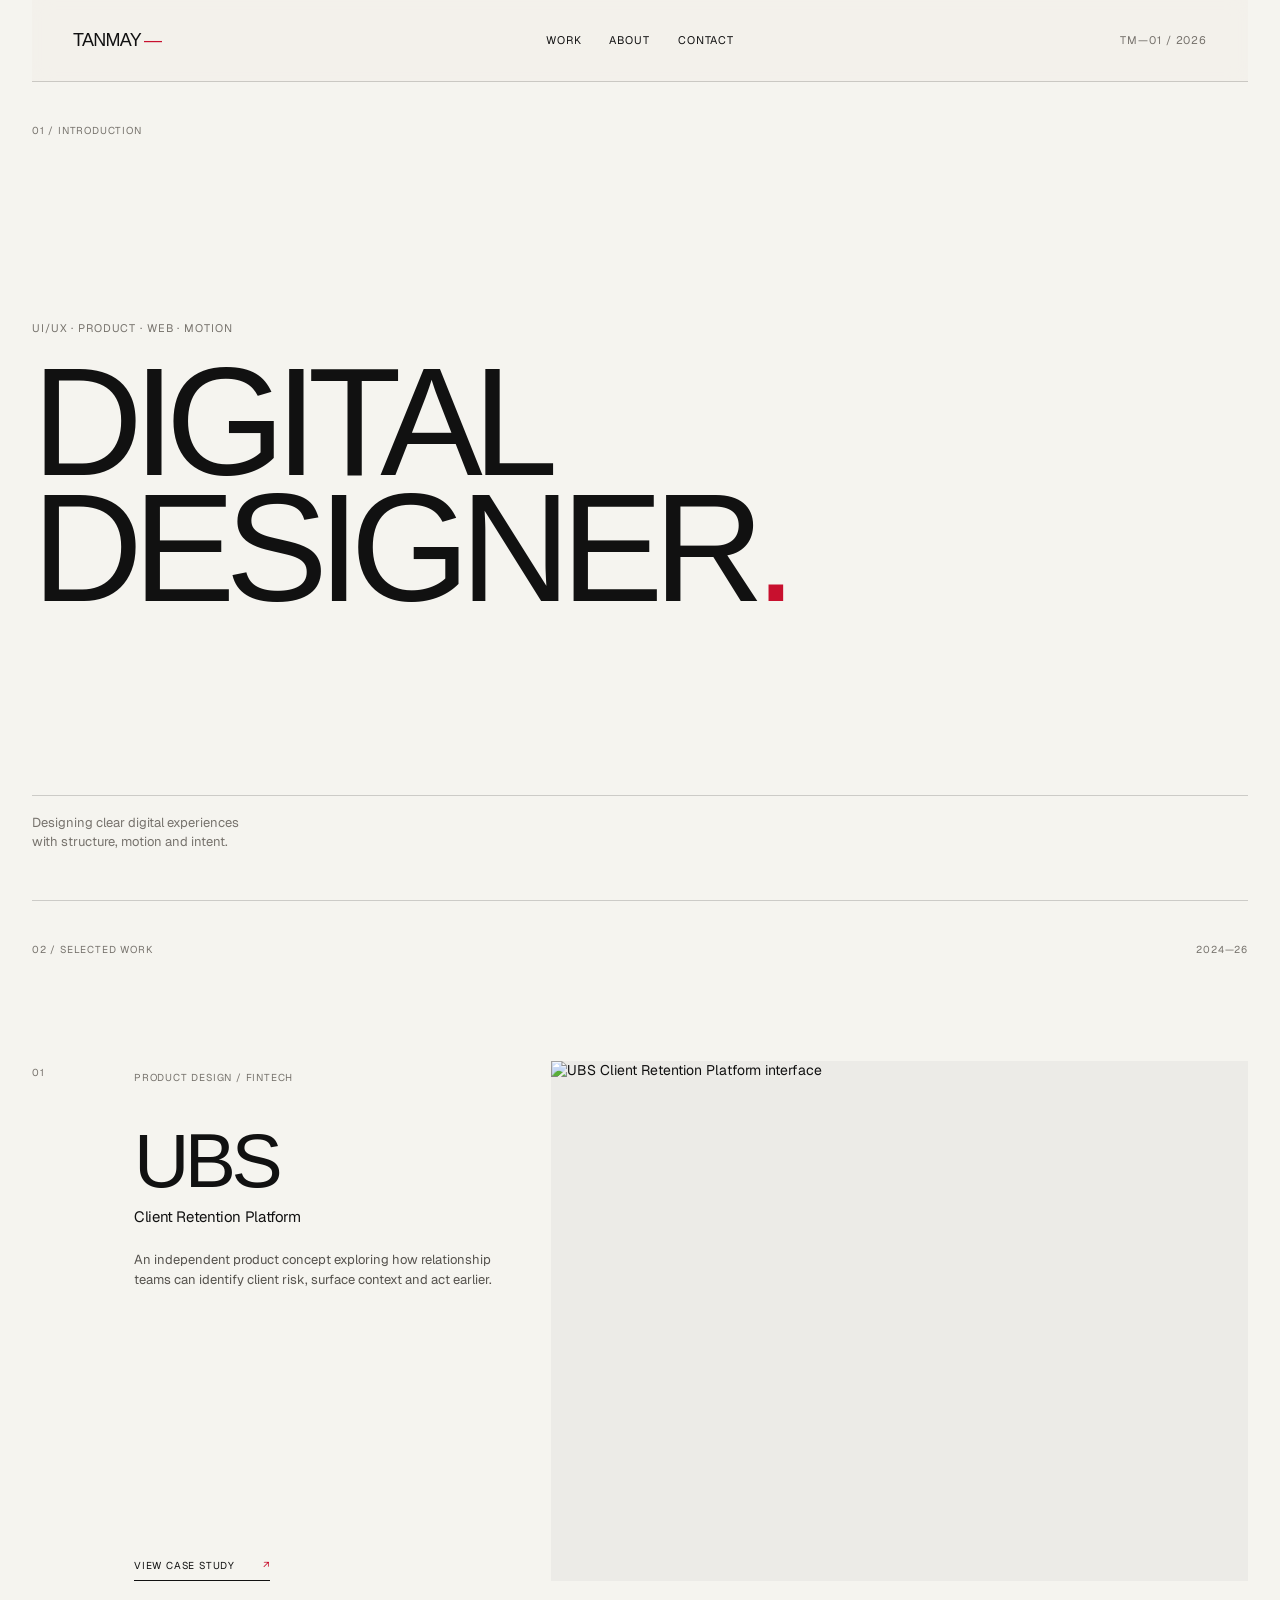
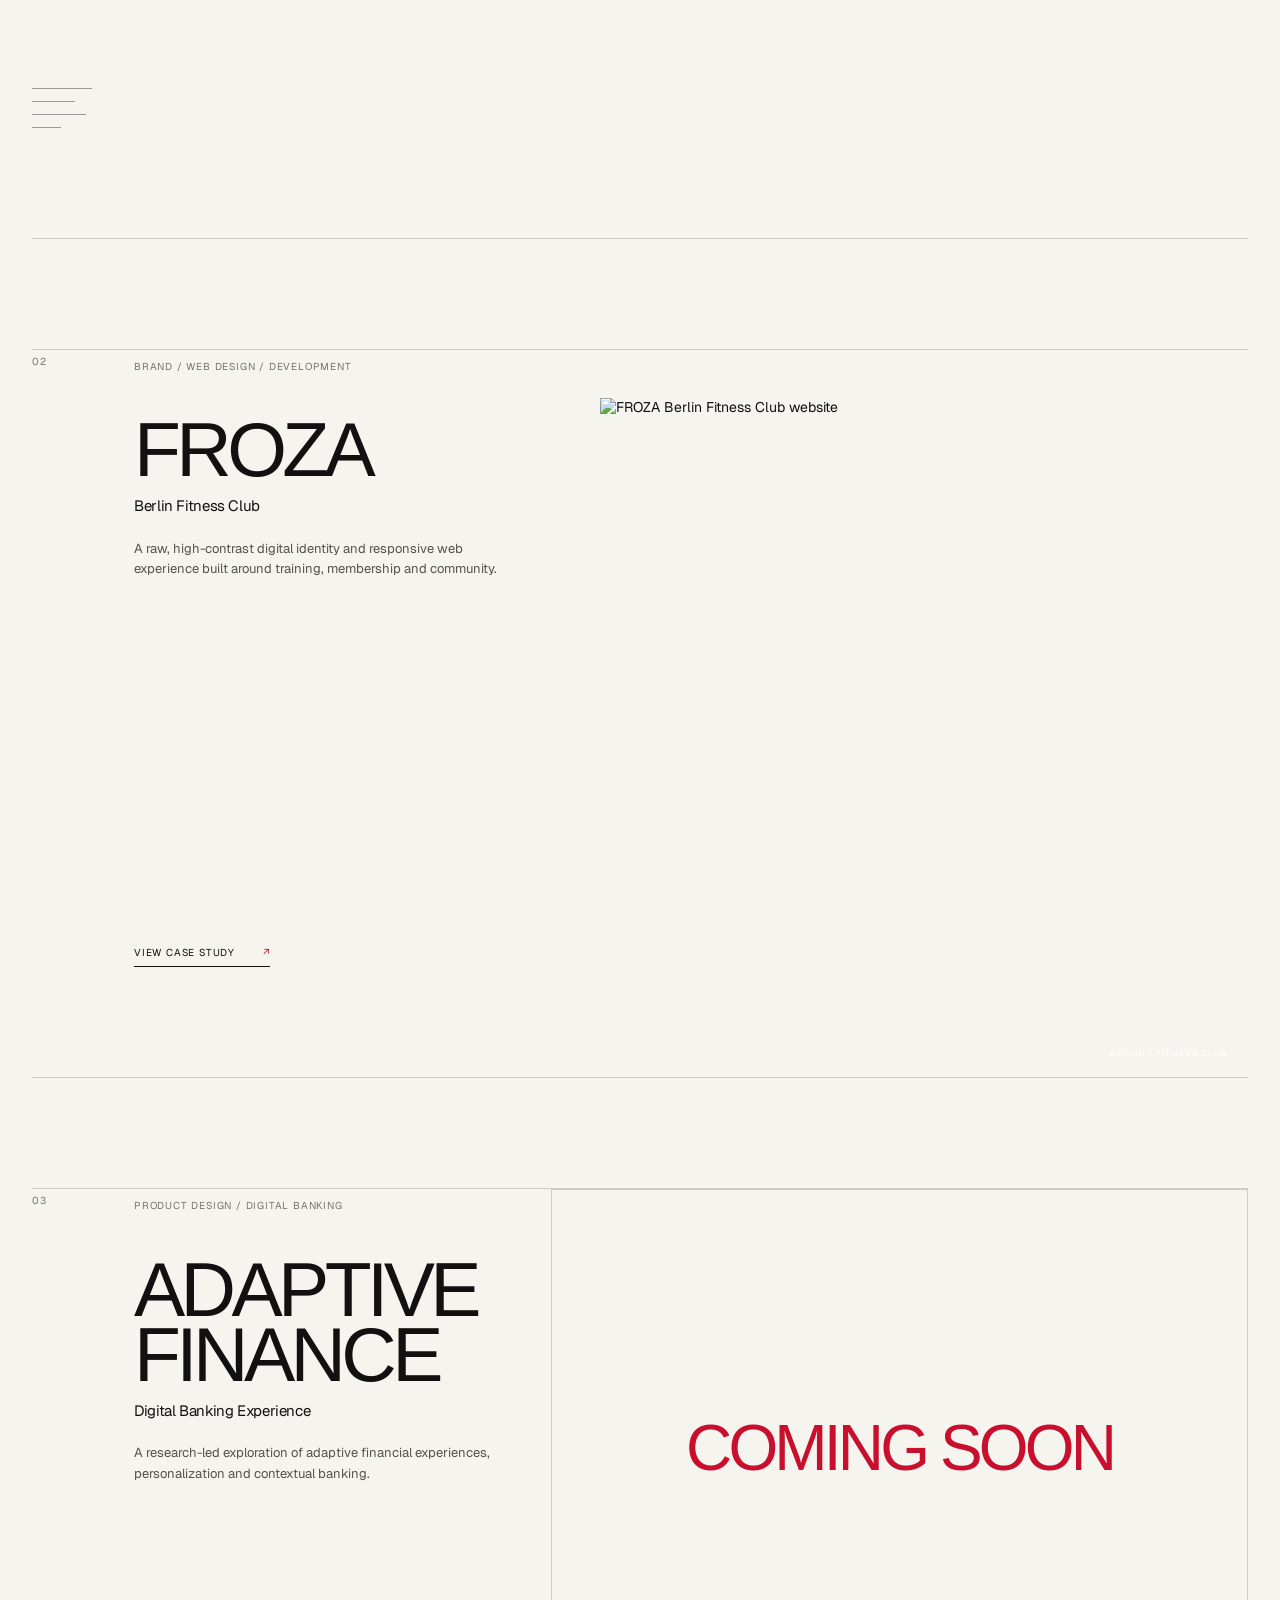
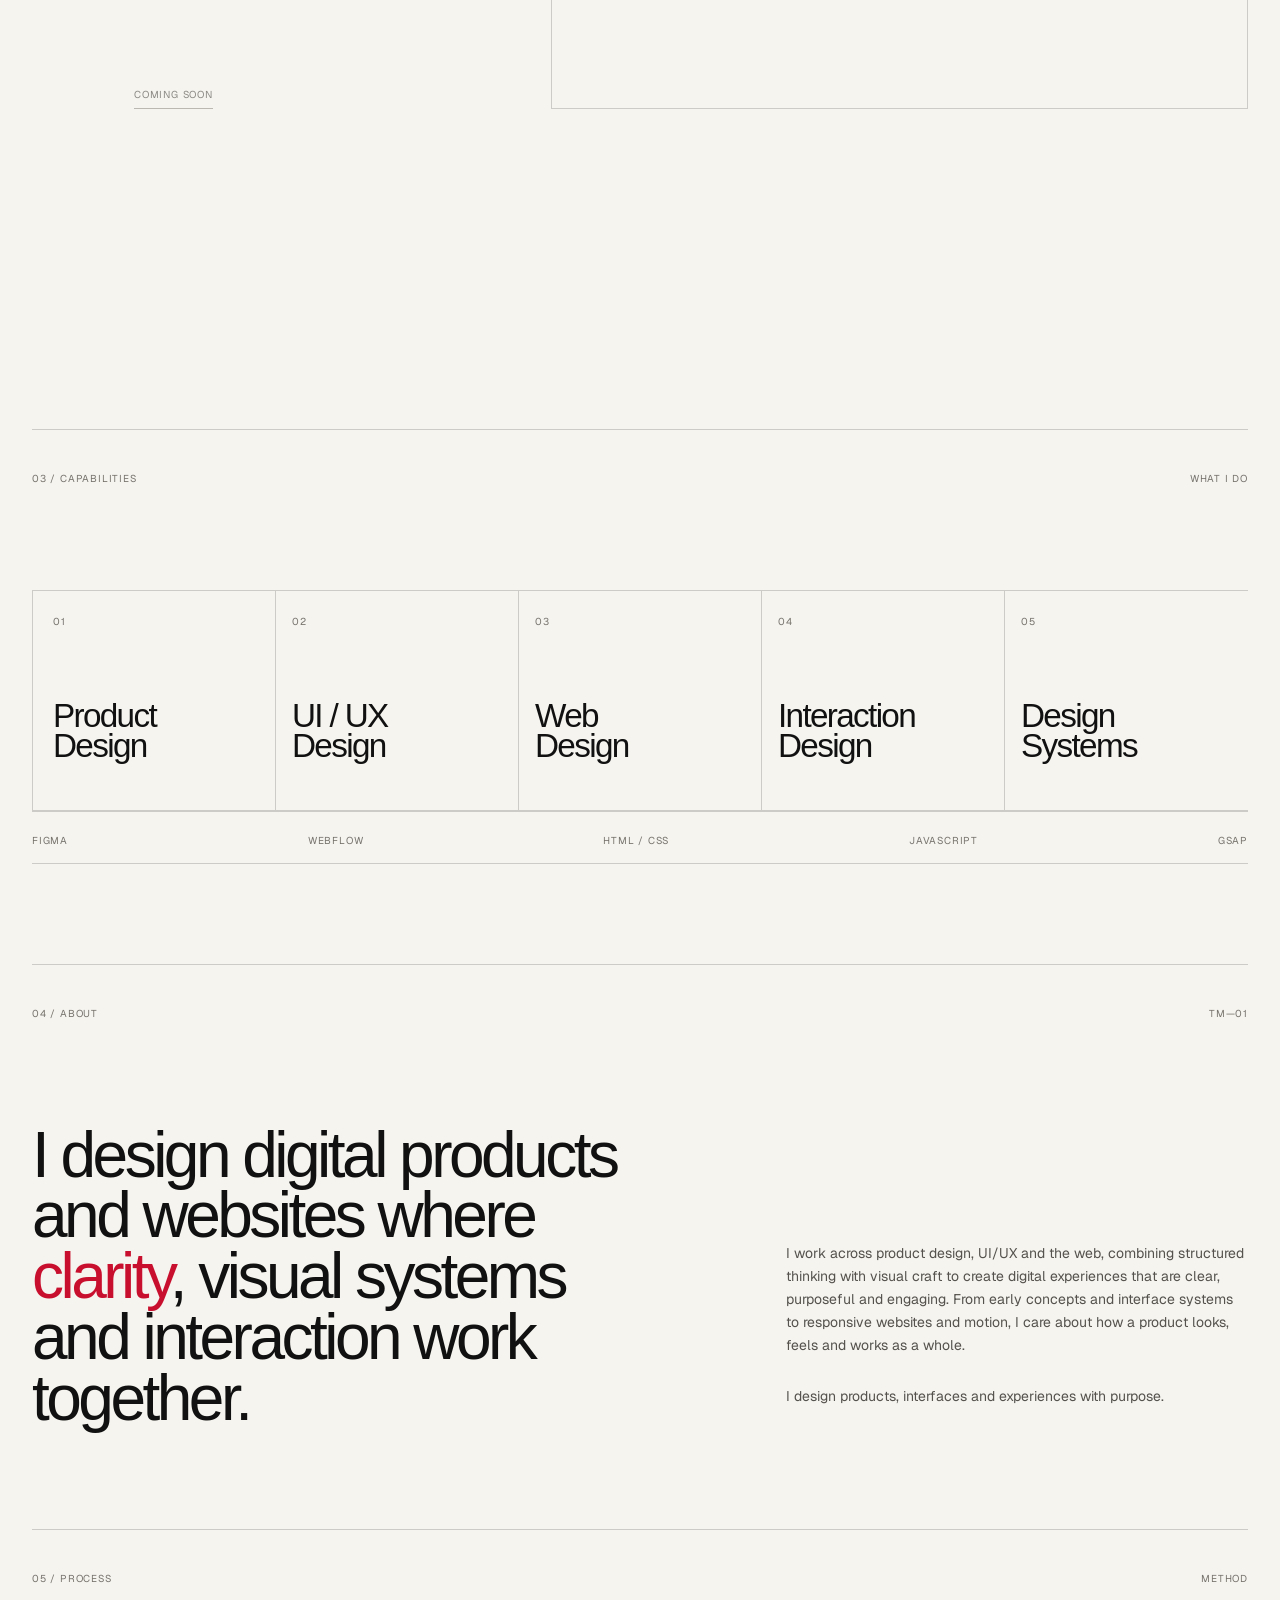
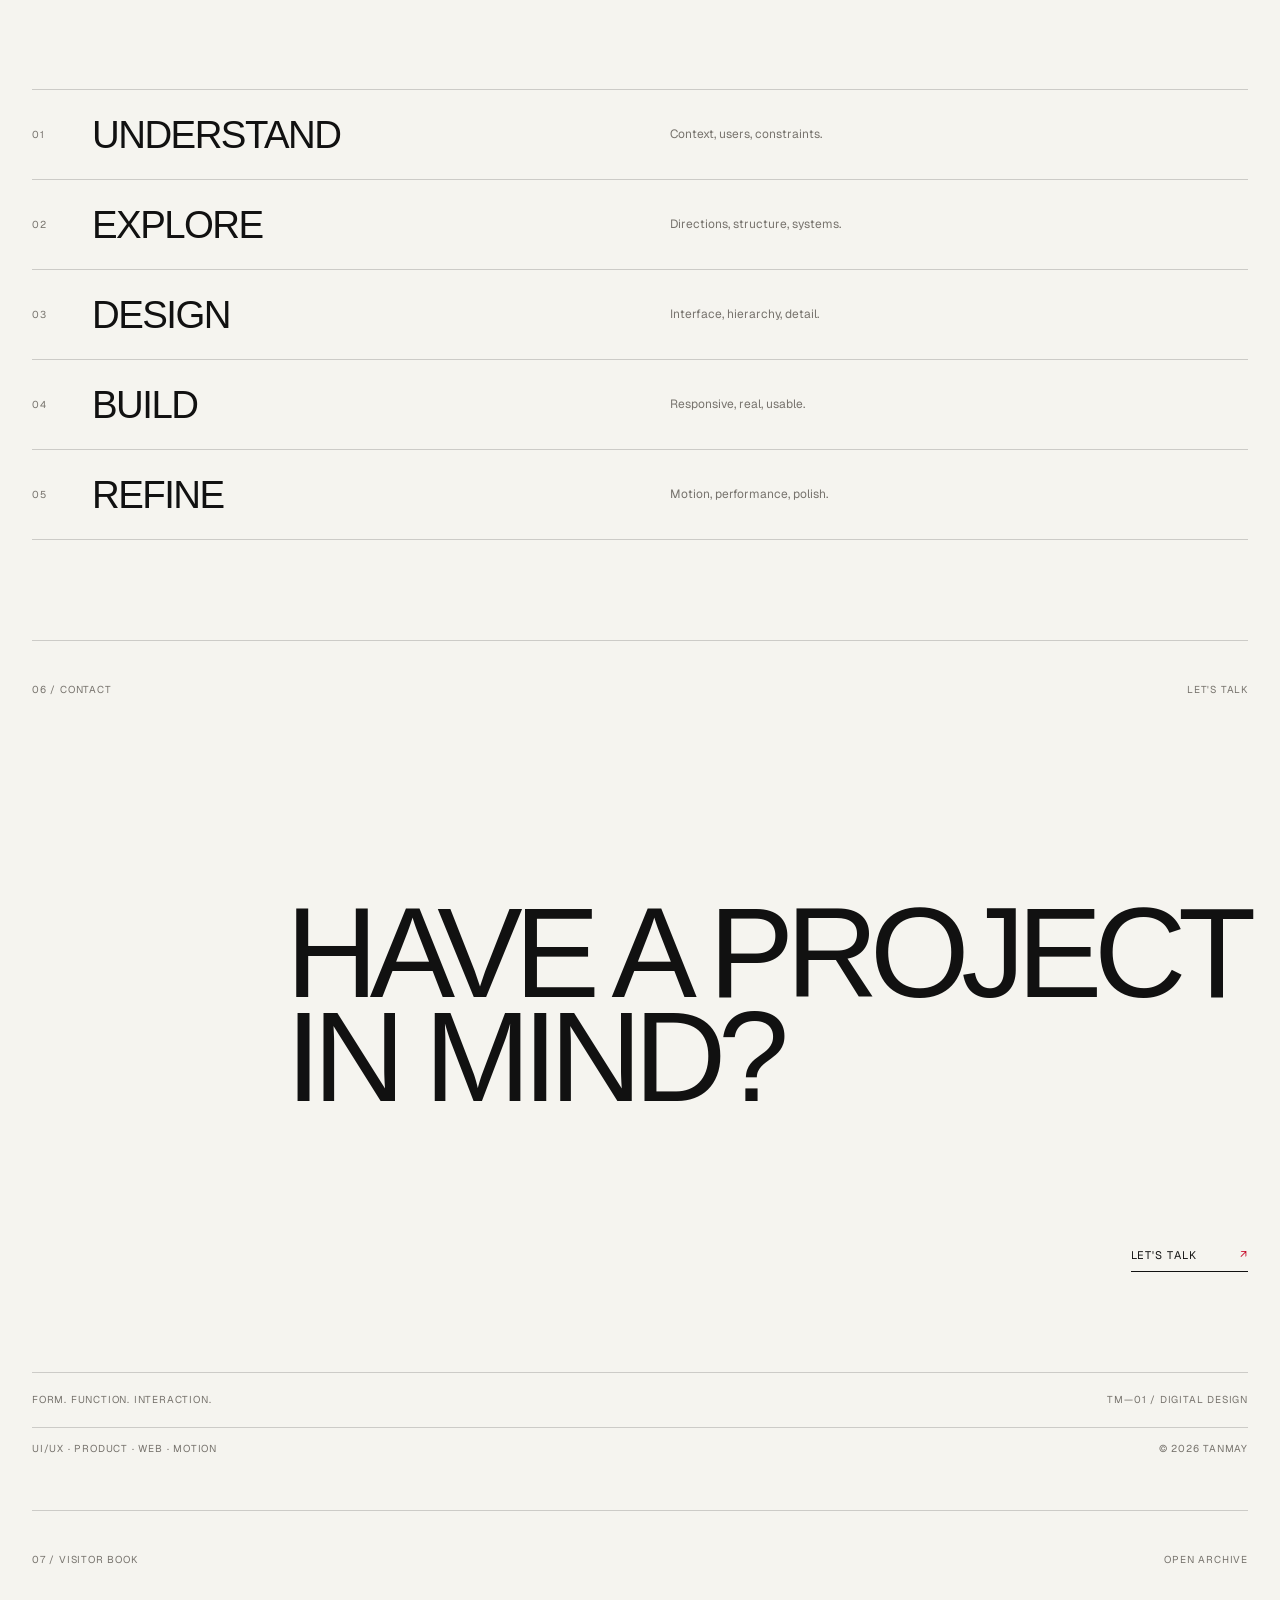
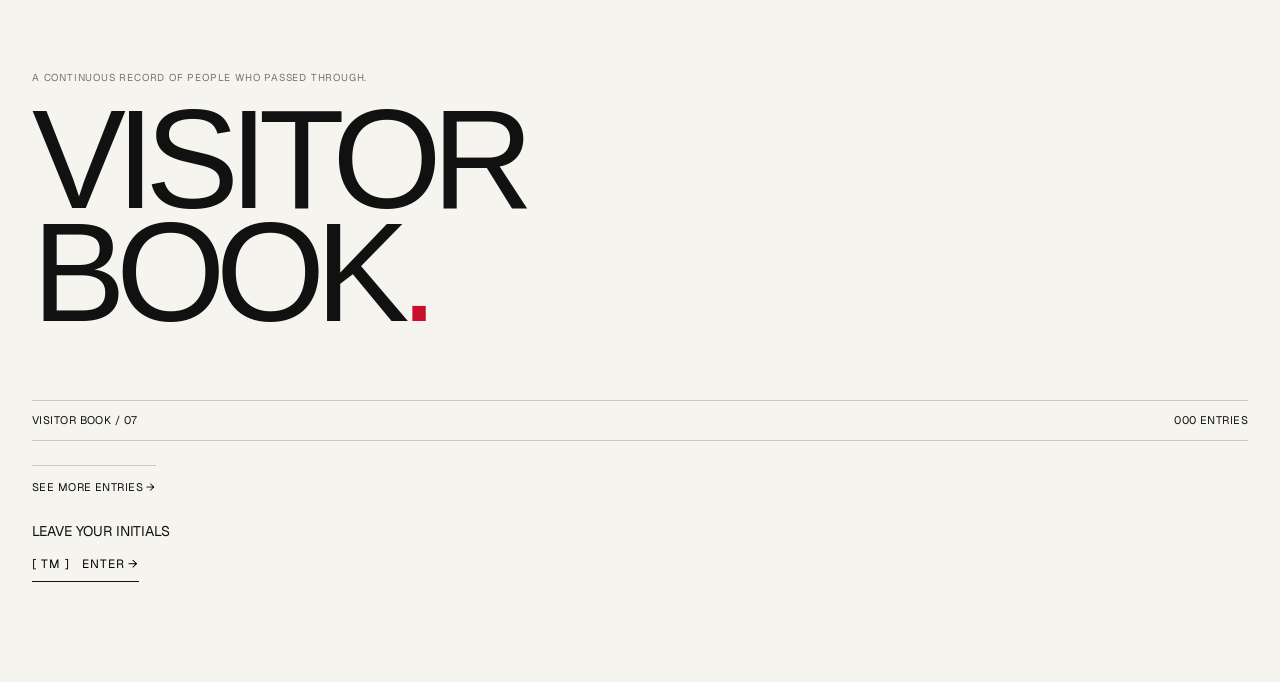
==== index.html @ ea01f7a6 "Add files via upload" ====
﻿<!doctype html>
<html lang="en">
  <head>
    <meta charset="UTF-8" />
    <meta name="viewport" content="width=device-width, initial-scale=1.0" />

    <meta
      name="description"
      content="Tanmay Mudgal — Digital Designer focused on UI/UX, product, web and motion."
    />

    <title>Tanmay — Digital Designer</title>

    <link rel="stylesheet" href="style.css" />
  </head>

  <body>
    <div class="tm-cursor" aria-hidden="true">TM—</div>

    <div class="site-shell">
      <!-- NAV -->
      <header class="nav">
        <a class="brand" href="#top">TANMAY<span>—</span></a>

        <nav>
          <a href="#work">WORK</a>
          <a href="#about">ABOUT</a>
          <a href="#contact">CONTACT</a>
        </nav>

        <div class="nav-meta">TM—01 / 2026</div>
      </header>

      <main id="top">
        <!-- HERO -->
        <section class="hero">
          <div class="hero-index">01 / INTRODUCTION</div>

          <div class="hero-copy">
            <p class="eyebrow">UI/UX · PRODUCT · WEB · MOTION</p>

            <h1>
              DIGITAL<br />
              DESIGNER<span>.</span>
            </h1>
          </div>

          <div class="hero-bottom">
            <p>
              Designing clear digital experiences<br />
              with structure, motion and intent.
            </p>
          </div>
        </section>

        <!-- SELECTED WORK -->
        <section class="work section-rule" id="work">
          <div class="section-head">
            <span>02 / SELECTED WORK</span>
            <span>2024—26</span>
          </div>

          <!-- UBS -->
          <article class="project">
            <div class="project-number">01</div>

            <div class="project-info">
              <p class="project-type">PRODUCT DESIGN / FINTECH</p>

              <h2>UBS</h2>

              <p class="project-title">Client Retention Platform</p>

              <p class="project-description">
                An independent product concept exploring how relationship teams
                can identify client risk, surface context and act earlier.
              </p>

              <a
                class="project-link"
                href="ubs.html"
                target="_blank"
                rel="noopener noreferrer"
              >
                VIEW CASE STUDY <span>↗</span>
              </a>
            </div>

            <div class="project-visual ubs-visual">
              <img
                src="assets/ubs.png.png"
                alt="UBS Client Retention Platform interface"
              />
            </div>

            <div class="metric-grid">
              <div>
                <small>AT RISK</small>
                <strong>12</strong>
              </div>

              <div>
                <small>VISIBILITY</small>
                <strong>84%</strong>
              </div>

              <div>
                <small>RESPONSE</small>
                <strong>−50%</strong>
              </div>
            </div>

            <div class="visual-lines">
              <i></i>
              <i></i>
              <i></i>
              <i></i>
            </div>
          </article>

          <!-- FROZA -->
          <article class="project">
            <div class="project-number">02</div>

            <div class="project-info">
              <p class="project-type">BRAND / WEB DESIGN / DEVELOPMENT</p>

              <h2>FROZA</h2>

              <p class="project-title">Berlin Fitness Club</p>

              <p class="project-description">
                A raw, high-contrast digital identity and responsive web
                experience built around training, membership and community.
              </p>

              <a class="project-link" href="#">
                VIEW CASE STUDY <span>↗</span>
              </a>
            </div>

            <div class="project-visual froza-visual">
              <img
                src="assets/froza.png.png"
                alt="FROZA Berlin Fitness Club website"
              />
            </div>

            <div class="froza-label">BERLIN / FITNESS CLUB</div>
          </article>

          <!-- ADAPTIVE FINANCE -->
          <article class="project">
            <div class="project-number">03</div>

            <div class="project-info">
              <p class="project-type">PRODUCT DESIGN / DIGITAL BANKING</p>

              <h2>
                ADAPTIVE<br />
                FINANCE
              </h2>

              <p class="project-title">Digital Banking Experience</p>

              <p class="project-description">
                A research-led exploration of adaptive financial experiences,
                personalization and contextual banking.
              </p>

              <span class="project-link muted"> COMING SOON </span>
            </div>

            <div class="project-visual adaptive-visual">
              <span>COMING SOON</span>
            </div>
          </article>
        </section>

        <!-- CAPABILITIES -->
        <section class="capabilities section-rule">
          <div class="section-head">
            <span>03 / CAPABILITIES</span>
            <span>WHAT I DO</span>
          </div>

          <div class="capability-grid">
            <div class="capability">
              <span>01</span>
              <h3>
                Product<br />
                Design
              </h3>
            </div>

            <div class="capability">
              <span>02</span>
              <h3>
                UI / UX<br />
                Design
              </h3>
            </div>

            <div class="capability">
              <span>03</span>
              <h3>
                Web<br />
                Design
              </h3>
            </div>

            <div class="capability">
              <span>04</span>
              <h3>
                Interaction<br />
                Design
              </h3>
            </div>

            <div class="capability">
              <span>05</span>
              <h3>
                Design<br />
                Systems
              </h3>
            </div>
          </div>

          <div class="tools">
            <span>FIGMA</span>
            <span>WEBFLOW</span>
            <span>HTML / CSS</span>
            <span>JAVASCRIPT</span>
            <span>GSAP</span>
          </div>
        </section>

        <!-- ABOUT -->
        <section class="about section-rule" id="about">
          <div class="section-head">
            <span>04 / ABOUT</span>
            <span>TM—01</span>
          </div>

          <div class="about-grid">
            <p class="about-lead">
              I design digital products and websites where
              <em>clarity</em>, visual systems and interaction work together.
            </p>

            <div class="about-copy">
              <p>
                I work across product design, UI/UX and the web, combining
                structured thinking with visual craft to create digital
                experiences that are clear, purposeful and engaging. From early
                concepts and interface systems to responsive websites and
                motion, I care about how a product looks, feels and works as a
                whole.
              </p>

              <p>I design products, interfaces and experiences with purpose.</p>
            </div>
          </div>
        </section>

        <!-- PROCESS -->
        <section class="process section-rule">
          <div class="section-head">
            <span>05 / PROCESS</span>
            <span>METHOD</span>
          </div>

          <div class="process-list">
            <div>
              <span>01</span>
              <strong>UNDERSTAND</strong>
              <p>Context, users, constraints.</p>
            </div>

            <div>
              <span>02</span>
              <strong>EXPLORE</strong>
              <p>Directions, structure, systems.</p>
            </div>

            <div>
              <span>03</span>
              <strong>DESIGN</strong>
              <p>Interface, hierarchy, detail.</p>
            </div>

            <div>
              <span>04</span>
              <strong>BUILD</strong>
              <p>Responsive, real, usable.</p>
            </div>

            <div>
              <span>05</span>
              <strong>REFINE</strong>
              <p>Motion, performance, polish.</p>
            </div>
          </div>
        </section>

        <!-- CONTACT -->
        <section class="contact section-rule" id="contact">
          <div class="section-head">
            <span>06 / CONTACT</span>
            <span>LET'S TALK</span>
          </div>

          <div class="contact-main">
            <p>
              HAVE A PROJECT<br />
              IN MIND?
            </p>

            <a href="mailto:tanmaymudgal880@gmail.com" class="contact-link">
              LET'S TALK <span>↗</span>
            </a>
          </div>

          <div class="portfolio-signature">
            <span>FORM. FUNCTION. INTERACTION.</span>
            <span>TM—01 / DIGITAL DESIGN</span>
          </div>

          <div class="contact-footer">
            <span>UI/UX · PRODUCT · WEB · MOTION</span>
            <span>© 2026 TANMAY</span>
          </div>
        </section>

        <!-- VISITOR BOOK -->
        <section class="visitor-book section-rule" id="visitor-book">
          <div class="section-head">
            <span>07 / VISITOR BOOK</span>
            <span>OPEN ARCHIVE</span>
          </div>

          <div class="visitor-book-header">
            <div>
              <p class="visitor-book-kicker">
                A CONTINUOUS RECORD OF PEOPLE WHO PASSED THROUGH.
              </p>

              <h2>
                VISITOR<br />
                BOOK<span>.</span>
              </h2>
            </div>
          </div>

          <div class="visitor-index">
            <div class="visitor-index-head">
              <span>VISITOR BOOK / 07</span>
              <span id="visitor-count">000 ENTRIES</span>
            </div>

            <div id="visitor-index-list"></div>

            <button class="visitor-see-more" type="button">
              SEE MORE ENTRIES →
            </button>
          </div>

          <div class="visitor-book-action">
            <p>LEAVE YOUR INITIALS</p>

            <button class="visitor-book-open" type="button">
              [ TM ] <span>ENTER →</span>
            </button>
          </div>
        </section>
      </main>
    </div>

    <!-- SUPABASE -->
    <script src="https://cdn.jsdelivr.net/npm/@supabase/supabase-js@2"></script>

    <!-- MAIN SCRIPT -->
    <script src="script.js"></script>

    <!-- VISITOR BOOK MODAL -->
    <div class="visitor-modal" aria-hidden="true">
      <div class="visitor-modal-backdrop"></div>

      <div class="visitor-book-modal">
        <button
          class="visitor-modal-close"
          type="button"
          aria-label="Close visitor book"
        >
          ×
        </button>

        <div class="visitor-modal-head">
          <span>VISITOR BOOK</span>
          <span>ENTRY / 001</span>
        </div>

        <div class="visitor-paper">
          <p class="visitor-paper-label">LEAVE YOUR INITIALS</p>

          <form class="visitor-form">
            <div class="initials-field">
              <input
                type="text"
                name="initials"
                maxlength="3"
                placeholder="TM"
                autocomplete="off"
              />
            </div>

            <button type="submit">ENTER →</button>
          </form>
        </div>

        <p class="visitor-modal-footer">DIGITAL ARCHIVE / TM—01 / 2026</p>
      </div>
    </div>
  </body>
</html>
---- style.css ----
﻿@import url("https://fonts.googleapis.com/css2?family=Geist:wght@400;500;600&display=swap");

@font-face {
  font-family: "Neue Montreal";
  src: local("Neue Montreal");
  font-display: swap;
}

:root {
  --paper: #f2f0eb;
  --ink: #111111;
  --muted: #696763;
  --line: #c9c6bf;
  --accent: #e4002b;
  --pad: clamp(20px, 3.2vw, 52px);
}

* {
  box-sizing: border-box;
}

html {
  scroll-behavior: smooth;
}

body {
  margin: 0;
  background: var(--paper);
  color: var(--ink);
  font-family: "Geist", Arial, sans-serif;
  font-size: 14px;
  line-height: 1.35;
  -webkit-font-smoothing: antialiased;
}

a {
  color: inherit;
  text-decoration: none;
}

.site-shell {
  width: 100%;
  overflow: clip;
}

.nav {
  min-height: 74px;
  padding: 0 var(--pad);
  display: grid;
  grid-template-columns: 1fr auto 1fr;
  align-items: center;
  border-bottom: 1px solid var(--line);
  position: sticky;
  top: 0;
  z-index: 20;
  background: rgba(242, 240, 235, 0.92);
  backdrop-filter: blur(10px);
}

.brand {
  font-weight: 600;
  letter-spacing: -0.04em;
  font-size: 17px;
}

.brand span {
  color: var(--accent);
  margin-left: 3px;
}

.nav nav {
  display: flex;
  gap: 28px;
}

.nav nav a {
  position: relative;
  font-size: 11px;
  letter-spacing: 0.07em;
}

.nav nav a::after {
  content: "";
  position: absolute;
  left: 0;
  bottom: -4px;
  width: 0;
  height: 1px;
  background: var(--ink);
  transition: width 0.3s ease;
}

.nav nav a:hover::after {
  width: 100%;
}

.nav-meta {
  justify-self: end;
  color: var(--muted);
  font-size: 11px;
  letter-spacing: 0.07em;
}

.hero {
  min-height: calc(100svh - 74px);
  padding: 38px var(--pad) 30px;
  display: grid;
  grid-template-rows: auto 1fr auto;
}

.hero-index,
.eyebrow,
.section-head,
.project-type,
.tools,
.contact-footer {
  font-size: 11px;
  letter-spacing: 0.07em;
  text-transform: uppercase;
}

.hero-index {
  color: var(--muted);
}

.hero-copy {
  align-self: center;
}

.eyebrow {
  margin: 0 0 22px;
  color: var(--muted);
}

h1,
h2,
h3,
.contact-main p,
.about-lead {
  font-family: "Neue Montreal", "Helvetica Neue", Arial, sans-serif;
  font-weight: 500;
  letter-spacing: -0.055em;
}

h1 {
  margin: 0;
  font-size: clamp(76px, 12vw, 190px);
  line-height: 0.78;
}

h1 span {
  color: var(--accent);
}

.hero-bottom {
  display: flex;
  justify-content: space-between;
  align-items: end;
  color: var(--muted);
}

.hero-bottom p {
  margin: 0;
}

.route {
  text-transform: uppercase;
  font-size: 11px;
  letter-spacing: 0.07em;
}

.section-rule {
  border-top: 1px solid var(--line);
}

.work,
.capabilities,
.about,
.process,
.contact {
  padding: 0 var(--pad);
}

.section-head {
  padding: 18px 0 32px;
  display: flex;
  justify-content: space-between;
  color: var(--muted);
}

.project {
  display: grid;
  grid-template-columns: 7% 36% 1fr;
  min-height: 600px;
  border-top: 1px solid var(--line);
  padding: 34px 0;
  gap: 20px;
}

.project:first-of-type {
  border-top: 0;
}

.project-number {
  color: var(--muted);
  font-size: 11px;
}

.project-info {
  display: flex;
  flex-direction: column;
  align-items: flex-start;
}

.project-type {
  color: var(--muted);
  margin-bottom: 30px;
}

.project-info h2 {
  font-size: clamp(56px, 7vw, 112px);
  line-height: 0.8;
  margin: 0;
}

.project-title {
  font-size: 20px;
  margin: 14px 0 18px;
  letter-spacing: -0.025em;
}

.project-description {
  color: var(--muted);
  max-width: 370px;
  margin: 0;
}

.project-link {
  margin-top: auto;
  border-bottom: 1px solid var(--ink);
  padding-bottom: 4px;
  font-size: 11px;
  letter-spacing: 0.07em;
  transition: transform 0.3s ease;
}

.project-link:hover {
  transform: translateX(6px);
}

.project-link span {
  color: var(--accent);
  margin-left: 10px;
}

.project-link.muted {
  color: var(--muted);
  border-color: var(--line);
}

.project-visual {
  min-height: 530px;
  position: relative;
  overflow: hidden;
  background: #171717;
}

.ubs-visual {
  display: grid;
  place-items: center;
}

.visual-window {
  width: 78%;
  min-height: 64%;
  background: var(--paper);
  padding: 20px;
  transform: rotate(-1.5deg);
}

.visual-topline {
  display: flex;
  justify-content: space-between;
  font-size: 9px;
  letter-spacing: 0.08em;
  border-bottom: 1px solid #bbb;
  padding-bottom: 12px;
}

.metric-grid {
  display: grid;
  grid-template-columns: repeat(3, 1fr);
  gap: 10px;
  margin-top: 50px;
}

.metric-grid div {
  border-top: 1px solid #aaa;
  padding-top: 8px;
}

.metric-grid small {
  display: block;
  font-size: 8px;
  color: #777;
}

.metric-grid strong {
  display: block;
  font-size: 31px;
  font-weight: 500;
  margin-top: 6px;
}

.visual-lines {
  margin-top: 65px;
  display: grid;
  gap: 12px;
}

.visual-lines i {
  display: block;
  height: 1px;
  background: #999;
}

.visual-lines i:nth-child(2) {
  width: 72%;
}

.visual-lines i:nth-child(3) {
  width: 90%;
}

.visual-lines i:nth-child(4) {
  width: 48%;
}

.froza-visual {
  background: var(--accent);
  display: flex;
  flex-direction: column;
  justify-content: center;
  padding: 7%;
}

.froza-word {
  color: #000;
  font-family: Impact, "Arial Black", sans-serif;
  font-size: clamp(80px, 13vw, 180px);
  line-height: 0.72;
  letter-spacing: -0.07em;
  transform: rotate(-6deg);
}

.froza-label {
  margin-top: 80px;
  color: #000;
  font-size: 10px;
  letter-spacing: 0.08em;
}

.adaptive-visual {
  background: #ddd9d1;
  color: #111;
  display: flex;
  flex-direction: column;
  justify-content: center;
  padding: 8%;
}

.adaptive-visual span {
  font-family: "Neue Montreal", Arial, sans-serif;
  font-size: clamp(55px, 8vw, 125px);
  line-height: 0.78;
  letter-spacing: -0.06em;
}

.crosshair {
  position: absolute;
  right: 8%;
  bottom: 8%;
  font-size: 50px;
  color: var(--accent);
}

.capability-grid {
  display: grid;
  grid-template-columns: repeat(5, 1fr);
  border-top: 1px solid var(--line);
}

.capability {
  min-height: 240px;
  padding: 20px 16px 20px 0;
  border-right: 1px solid var(--line);
}

.capability + .capability {
  padding-left: 16px;
}

.capability:last-child {
  border-right: 0;
}

.capability span {
  color: var(--muted);
  font-size: 10px;
}

.capability h3 {
  font-size: clamp(32px, 3.3vw, 52px);
  line-height: 0.86;
  margin: 70px 0 0;
}

.tools {
  border-top: 1px solid var(--line);
  border-bottom: 1px solid var(--line);
  padding: 16px 0;
  display: flex;
  flex-wrap: wrap;
  justify-content: space-between;
  gap: 16px;
  color: var(--muted);
}

.about {
  padding-bottom: 130px;
}

.about-grid {
  display: grid;
  grid-template-columns: 58% 1fr;
  gap: 7%;
}

.about-lead {
  font-size: clamp(48px, 6.4vw, 96px);
  line-height: 0.88;
  margin: 0;
  max-width: 900px;
}

.about-lead em {
  color: var(--accent);
  font-style: normal;
}

.about-copy {
  max-width: 330px;
  color: var(--muted);
  align-self: end;
}

.about-copy p + p {
  margin-top: 28px;
}

.process-list {
  border-top: 1px solid var(--line);
}

.process-list > div {
  display: grid;
  grid-template-columns: 7% 28% 1fr;
  padding: 18px 0;
  border-bottom: 1px solid var(--line);
}

.process-list span,
.process-list p {
  color: var(--muted);
}

.process-list strong {
  font-size: 12px;
  letter-spacing: 0.06em;
}

.process-list p {
  margin: 0;
}

.contact {
  padding-bottom: 25px;
}

.contact-main {
  min-height: 600px;
  display: flex;
  flex-direction: column;
  justify-content: center;
}

.contact-main p {
  font-size: clamp(68px, 11vw, 170px);
  line-height: 0.78;
  margin: 0;
}

.contact-link {
  align-self: flex-end;
  margin-top: 60px;
  font-size: 14px;
  letter-spacing: 0.04em;
  border-bottom: 1px solid var(--ink);
  padding-bottom: 7px;
}

.contact-link span {
  color: var(--accent);
  margin-left: 25px;
}

.contact-footer {
  border-top: 1px solid var(--line);
  padding-top: 15px;
  display: flex;
  justify-content: space-between;
  color: var(--muted);
}

.reveal {
  opacity: 0;
  transform: translateY(24px);
  transition:
    opacity 0.8s cubic-bezier(0.22, 1, 0.36, 1),
    transform 0.8s cubic-bezier(0.22, 1, 0.36, 1);
}

.reveal.is-visible {
  opacity: 1;
  transform: translateY(0);
}

@media (max-width: 900px) {
  .nav {
    grid-template-columns: 1fr auto;
  }

  .nav nav {
    display: none;
  }

  .nav-meta {
    display: none;
  }

  .project {
    grid-template-columns: 7% 1fr;
  }

  .project-visual {
    grid-column: 2;
    margin-top: 35px;
    min-height: 480px;
  }

  .capability-grid {
    grid-template-columns: repeat(2, 1fr);
  }

  .capability {
    border-bottom: 1px solid var(--line);
  }

  .capability:nth-child(2n) {
    border-right: 0;
  }

  .about-grid {
    grid-template-columns: 1fr;
    gap: 60px;
  }

  .about-copy {
    max-width: 500px;
  }
}

@media (max-width: 600px) {
  :root {
    --pad: 18px;
  }

  .nav {
    min-height: 62px;
  }

  .hero {
    min-height: 80svh;
    padding-top: 25px;
  }

  h1 {
    font-size: clamp(62px, 20vw, 115px);
  }

  .hero-bottom {
    align-items: flex-start;
    gap: 30px;
    flex-direction: column;
  }

  .project {
    grid-template-columns: 1fr;
    padding: 25px 0;
    min-height: auto;
  }

  .project-number {
    margin-bottom: 18px;
  }

  .project-type {
    margin-bottom: 25px;
  }

  .project-info h2 {
    font-size: 62px;
  }

  .project-description {
    max-width: 100%;
  }

  .project-link {
    margin-top: 45px;
  }

  .project-visual {
    grid-column: 1;
    min-height: 340px;
    margin-top: 20px;
  }

  .visual-window {
    width: 86%;
  }

  .metric-grid {
    margin-top: 30px;
  }

  .metric-grid strong {
    font-size: 23px;
  }

  .froza-word {
    font-size: 25vw;
  }

  .capability-grid {
    grid-template-columns: 1fr;
  }

  .capability,
  .capability + .capability {
    border-right: 0;
    padding: 16px 0;
    min-height: 150px;
  }

  .capability h3 {
    margin-top: 45px;
  }

  .tools {
    justify-content: flex-start;
  }

  .about {
    padding-bottom: 90px;
  }

  .about-lead {
    font-size: 49px;
  }

  .process-list > div {
    grid-template-columns: 12% 1fr;
    gap: 10px;
  }

  .process-list p {
    grid-column: 2;
    margin-top: 5px;
  }

  .contact-main {
    min-height: 500px;
  }

  .contact-main p {
    font-size: 17vw;
  }

  .contact-link {
    align-self: flex-start;
    margin-top: 45px;
  }

  .contact-footer {
    flex-direction: column;
    gap: 8px;
  }
}

@media (prefers-reduced-motion: reduce) {
  html {
    scroll-behavior: auto;
  }

  .reveal {
    opacity: 1;
    transform: none;
    transition: none;
  }
}
.ubs-visual {
  overflow: hidden;
}

.ubs-visual img {
  width: 100%;
  height: 100%;
  display: block;
  object-fit: cover;
}
.ubs-visual {
  position: relative;
  overflow: hidden;
  background: #111;
  border: 1px solid rgba(255, 255, 255, 0.12);
}

.ubs-visual img {
  width: 100%;
  height: 100%;
  display: block;
  object-fit: cover;
  transition: transform 700ms cubic-bezier(0.2, 0.7, 0.2, 1);
}

.project:hover .ubs-visual img {
  transform: scale(1.025);
}
.ubs-visual {
  border: none;
  background: transparent;
}

.ubs-visual img {
  width: 100%;
  height: 100%;
  display: block;
  object-fit: cover;
}

/* Remove background behind FROZA project image */
.froza-visual {
  background: transparent !important;
  border: none !important;
}

.froza-visual img {
  width: 100%;
  height: 100%;
  display: block;
  object-fit: cover;
}

/* Adaptive Finance — Coming Soon */
.adaptive-visual {
  background: transparent !important;
  border: 1px solid var(--line);
  display: flex;
  align-items: center;
  justify-content: center;
  flex-direction: column;
  gap: 4px;
}

.adaptive-visual span {
  font-size: clamp(32px, 5vw, 72px);
  line-height: 0.9;
  letter-spacing: -0.05em;
}

.adaptive-visual .crosshair {
  margin-top: 24px;
  font-size: 20px;
}

/* Contact — final section */
.contact {
  min-height: 70vh;
  display: flex;
  flex-direction: column;
  justify-content: space-between;
}

.contact-main {
  display: flex;
  align-items: flex-end;
  justify-content: space-between;
  gap: 40px;
  padding: 100px 0;
}

.contact-main > p {
  margin: 0;
  font-size: clamp(56px, 9vw, 150px);
  line-height: 0.86;
  letter-spacing: -0.06em;
}

.contact-link {
  font-size: 15px;
  letter-spacing: 0.08em;
  border-bottom: 1px solid var(--ink);
  padding-bottom: 8px;
  white-space: nowrap;
}

.contact-footer {
  border-top: 1px solid var(--line);
  padding-top: 14px;
}

@media (max-width: 600px) {
  .contact-main {
    display: block;
    padding: 70px 0;
  }

  .contact-main > p {
    font-size: clamp(52px, 16vw, 90px);
    margin-bottom: 48px;
  }
}

/* ================================
   MOBILE RESPONSIVE PASS
   375px — 600px
================================ */

@media (max-width: 600px) {
  body {
    overflow-x: hidden;
  }

  .site-shell {
    width: 100%;
    overflow: hidden;
  }

  /* Navigation */
  .nav {
    position: relative;
    padding: 18px 20px;
  }

  .nav nav {
    gap: 14px;
  }

  .nav nav a {
    font-size: 10px;
  }

  .nav-meta {
    display: none;
  }

  /* Hero */
  .hero {
    min-height: 88vh;
    padding: 30px 20px 28px;
  }

  .hero h1 {
    font-size: clamp(62px, 17vw, 100px);
    line-height: 0.84;
    letter-spacing: -0.065em;
  }

  .hero-bottom {
    gap: 20px;
  }

  .hero-bottom p {
    font-size: 12px;
    line-height: 1.35;
  }

  .route {
    white-space: nowrap;
  }

  /* Section headers */
  .section-head {
    padding: 14px 20px;
  }

  /* Projects */
  .project {
    display: block;
    padding: 28px 20px 60px;
  }

  .project-number {
    margin-bottom: 20px;
  }

  .project-info {
    width: 100%;
    margin-bottom: 30px;
  }

  .project-info h2 {
    font-size: clamp(54px, 15vw, 90px);
    line-height: 0.85;
  }

  .project-title {
    font-size: 18px;
    margin-top: 10px;
  }

  .project-description {
    max-width: 100%;
    font-size: 13px;
    line-height: 1.5;
  }

  .project-visual {
    width: 100%;
    min-height: 300px;
    height: auto;
    aspect-ratio: 4 / 3;
  }

  .project-visual img {
    width: 100%;
    height: 100%;
    object-fit: cover;
  }

  /* FROZA */
  .froza-visual {
    min-height: 300px;
  }

  /* Adaptive Finance */
  .adaptive-visual {
    min-height: 260px;
  }

  .adaptive-visual span {
    font-size: 42px;
  }

  /* Capabilities */
  .capability-grid {
    grid-template-columns: 1fr 1fr;
  }

  .capability {
    min-height: 150px;
    padding: 18px;
  }

  .capability h3 {
    font-size: 28px;
    line-height: 0.95;
  }

  .tools {
    flex-wrap: wrap;
    gap: 10px 18px;
    padding: 24px 20px;
  }

  /* About */
  .about-grid {
    display: block;
    padding: 45px 20px;
  }

  .about-lead {
    font-size: clamp(30px, 8vw, 48px);
    line-height: 1;
    margin-bottom: 40px;
  }

  .about-copy {
    max-width: 100%;
  }

  .about-copy p {
    font-size: 14px;
    line-height: 1.55;
  }

  /* Process */
  .process-list {
    display: block;
  }

  .process-list > div {
    display: grid;
    grid-template-columns: 40px 1fr;
    gap: 10px;
    padding: 20px;
    border-bottom: 1px solid var(--line);
  }

  .process-list p {
    grid-column: 2;
    margin-top: 4px;
  }

  /* Contact */
  .contact-main {
    padding: 70px 20px;
  }

  .contact-main > p {
    font-size: clamp(52px, 16vw, 90px);
    line-height: 0.86;
  }

  .contact-link {
    display: inline-block;
    margin-top: 20px;
  }

  .contact-footer {
    padding: 14px 20px;
    gap: 8px;
    flex-wrap: wrap;
  }
}

/* ================================
   TM— CURSOR / REGISTRATION MARK
================================ */

.tm-cursor {
  position: fixed;
  top: 0;
  left: 0;
  z-index: 9999;
  pointer-events: none;
  font-family: "Geist", sans-serif;
  font-size: 10px;
  letter-spacing: 0.08em;
  color: var(--ink);
  opacity: 0;
  transform: translate3d(-50%, -50%, 0);
  transition: opacity 0.2s ease;
  mix-blend-mode: difference;
}

body.cursor-active .tm-cursor {
  opacity: 1;
}

/* ================================
   PROJECT HOVER MOTION
================================ */

.project-visual {
  overflow: hidden;
}

.project-visual img {
  transition: transform 0.7s cubic-bezier(0.22, 1, 0.36, 1);
  will-change: transform;
}

.project:hover .project-visual img {
  transform: scale(1.025);
}

.project {
  transition: transform 0.35s ease;
}

.project:hover {
  transform: translateY(-2px);
}

/* Keep mobile static */
@media (max-width: 600px) {
  .tm-cursor {
    display: none;
  }

  .project:hover {
    transform: none;
  }

  .project:hover .project-visual img {
    transform: none;
  }
}

@media (prefers-reduced-motion: reduce) {
  .tm-cursor {
    display: none;
  }

  .project,
  .project-visual img {
    transition: none;
  }

  .project:hover {
    transform: none;
  }

  .project:hover .project-visual img {
    transform: none;
  }
}

/* TM— visibility fix */
.tm-cursor {
  color: var(--accent) !important;
  mix-blend-mode: normal !important;
  font-weight: 600;
  background: var(--paper);
  padding: 3px 5px;
  border: 1px solid var(--accent);
}

/* Editorial signature */
.portfolio-signature {
  border-top: 1px solid var(--line);
  padding: 16px 0;
  display: flex;
  justify-content: space-between;
  align-items: center;
  font-family: "Geist", sans-serif;
  font-size: 10px;
  letter-spacing: 0.08em;
  text-transform: uppercase;
}

@media (max-width: 600px) {
  .portfolio-signature {
    gap: 20px;
    align-items: flex-start;
    flex-direction: column;
    padding: 16px 20px;
  }
}

/* =========================================
   VISITOR BOOK
   ========================================= */

.visitor-book {
  padding-bottom: 120px;
}

.visitor-book-intro {
  min-height: 70vh;
  padding: 90px 0;
  display: flex;
  align-items: flex-end;
  justify-content: space-between;
  gap: 40px;
}

.visitor-book-kicker {
  margin: 0 0 24px;
  font-size: 11px;
  letter-spacing: 0.1em;
  color: var(--muted);
}

.visitor-book-intro h2 {
  margin: 0;
  font-size: clamp(80px, 13vw, 190px);
  line-height: 0.78;
  letter-spacing: -0.07em;
}

.visitor-book-intro h2 span {
  color: var(--accent);
}

.visitor-book-open {
  appearance: none;
  border: 0;
  border-bottom: 1px solid var(--ink);
  background: transparent;
  padding: 0 0 9px;
  font-family: "Geist", sans-serif;
  font-size: 12px;
  letter-spacing: 0.08em;
  cursor: pointer;
  transition: opacity 0.25s ease;
}

.visitor-book-open span {
  margin-left: 8px;
}

.visitor-book-open:hover {
  opacity: 0.5;
}

.visitor-entries {
  border-top: 1px solid var(--line);
}

.visitor-entry {
  display: grid;
  grid-template-columns: 80px 1fr;
  gap: 30px;
  padding: 28px 0;
  border-bottom: 1px solid var(--line);
}

.visitor-entry-number {
  font-size: 10px;
  color: var(--muted);
  letter-spacing: 0.08em;
}

.visitor-message {
  margin: 0 0 10px;
  font-size: 18px;
  letter-spacing: -0.02em;
}

.visitor-meta {
  font-size: 9px;
  letter-spacing: 0.1em;
  color: var(--muted);
}

/* Modal */

.visitor-modal {
  position: fixed;
  inset: 0;
  z-index: 10000;
  display: flex;
  align-items: center;
  justify-content: center;
  padding: 30px;
  visibility: hidden;
  opacity: 0;
  transition:
    opacity 0.35s ease,
    visibility 0.35s ease;
}

.visitor-modal.is-open {
  visibility: visible;
  opacity: 1;
}

.visitor-modal-backdrop {
  position: absolute;
  inset: 0;
  background: rgba(17, 17, 17, 0.55);
  backdrop-filter: blur(5px);
}

.visitor-book-modal {
  position: relative;
  z-index: 1;
  width: min(680px, 100%);
  background: var(--paper);
  border: 1px solid var(--ink);
  padding: 18px;
  transform: translateY(25px) rotate(-0.4deg);
  transition: transform 0.5s cubic-bezier(0.22, 1, 0.36, 1);
}

.visitor-modal.is-open .visitor-book-modal {
  transform: translateY(0) rotate(0deg);
}

.visitor-modal-close {
  position: absolute;
  top: 15px;
  right: 18px;
  border: 0;
  background: transparent;
  font-size: 24px;
  line-height: 1;
  cursor: pointer;
}

.visitor-modal-head {
  display: flex;
  justify-content: space-between;
  padding: 4px 4px 18px;
  font-size: 9px;
  letter-spacing: 0.1em;
  color: var(--muted);
}

.visitor-paper {
  border: 1px solid var(--line);
  padding: 45px;
  background: #ebe8e0;
}

.visitor-paper-label {
  margin: 0 0 38px;
  font-size: 28px;
  letter-spacing: -0.04em;
}

.visitor-form {
  display: grid;
  gap: 25px;
}

.visitor-form label {
  display: grid;
  gap: 8px;
  font-size: 9px;
  letter-spacing: 0.1em;
  color: var(--muted);
}

.visitor-form input,
.visitor-form textarea {
  width: 100%;
  box-sizing: border-box;
  border: 0;
  border-bottom: 1px solid var(--ink);
  background: transparent;
  padding: 9px 0;
  outline: none;
  resize: vertical;
  font-family: "Neue Montreal", Arial, sans-serif;
  font-size: 18px;
  color: var(--ink);
}

.visitor-form input:focus,
.visitor-form textarea:focus {
  border-bottom-color: var(--accent);
}

.visitor-form button {
  justify-self: start;
  margin-top: 10px;
  border: 1px solid var(--ink);
  background: var(--ink);
  color: var(--paper);
  padding: 13px 18px;
  font-family: "Geist", sans-serif;
  font-size: 10px;
  letter-spacing: 0.08em;
  cursor: pointer;
  transition:
    background 0.25s ease,
    color 0.25s ease;
}

.visitor-form button:hover {
  background: transparent;
  color: var(--ink);
}

.visitor-modal-footer {
  margin: 15px 4px 2px;
  font-size: 8px;
  letter-spacing: 0.1em;
  color: var(--muted);
}

@media (max-width: 600px) {
  .visitor-book {
    padding-bottom: 70px;
  }

  .visitor-book-intro {
    min-height: 65vh;
    padding: 65px 20px;
    display: block;
  }

  .visitor-book-intro h2 {
    font-size: clamp(72px, 22vw, 120px);
  }

  .visitor-book-open {
    margin-top: 55px;
  }

  .visitor-entry {
    grid-template-columns: 45px 1fr;
    gap: 15px;
    padding: 22px 20px;
  }

  .visitor-modal {
    padding: 15px;
  }

  .visitor-paper {
    padding: 30px 22px;
  }

  .visitor-paper-label {
    font-size: 24px;
    margin-bottom: 30px;
  }
}

/* Visitor entry page */

.visitor-entry-page {
  position: fixed;
  inset: 0;
  z-index: 10001;
  background: var(--paper);
  padding: clamp(24px, 4vw, 60px);
  display: flex;
  flex-direction: column;
  visibility: hidden;
  opacity: 0;
  transform: translateY(20px);
  transition:
    opacity 0.35s ease,
    transform 0.45s cubic-bezier(0.22, 1, 0.36, 1),
    visibility 0.35s ease;
  overflow-y: auto;
}

.visitor-entry-page.is-open {
  visibility: visible;
  opacity: 1;
  transform: translateY(0);
}

.visitor-entry-page-top {
  display: flex;
  justify-content: space-between;
  border-bottom: 1px solid var(--ink);
  padding-bottom: 14px;
  font-size: 9px;
  letter-spacing: 0.1em;
}

.visitor-entry-close {
  border: 0;
  background: transparent;
  font-family: "Geist", sans-serif;
  font-size: 10px;
  letter-spacing: 0.08em;
  cursor: pointer;
}

.visitor-entry-content {
  flex: 1;
  display: flex;
  align-items: center;
  justify-content: center;
}

.visitor-entry-sheet {
  width: min(900px, 100%);
  border: 1px solid var(--line);
  padding: clamp(35px, 7vw, 100px);
  position: relative;
}

.visitor-entry-sheet::before {
  content: "VISITOR BOOK";
  position: absolute;
  top: 20px;
  left: 25px;
  font-size: 8px;
  letter-spacing: 0.1em;
  color: var(--muted);
}

.visitor-entry-sheet-number {
  font-size: 10px;
  letter-spacing: 0.1em;
  color: var(--muted);
  margin-bottom: 50px;
}

.visitor-entry-message {
  max-width: 760px;
  margin: 0;
  font-size: clamp(34px, 5vw, 72px);
  line-height: 0.95;
  letter-spacing: -0.055em;
}

.visitor-entry-signature {
  margin-top: 70px;
  display: flex;
  flex-direction: column;
  gap: 7px;
}

.visitor-entry-name {
  font-size: 14px;
  letter-spacing: 0.02em;
}

.visitor-entry-location,
.visitor-entry-date {
  font-size: 9px;
  letter-spacing: 0.1em;
  color: var(--muted);
}

.visitor-entry-navigation {
  display: flex;
  justify-content: space-between;
  border-top: 1px solid var(--line);
  padding-top: 15px;
  font-size: 9px;
  letter-spacing: 0.1em;
}

@media (max-width: 600px) {
  .visitor-entry-page {
    padding: 20px;
  }

  .visitor-entry-sheet {
    padding: 65px 25px 40px;
  }

  .visitor-entry-message {
    font-size: clamp(32px, 10vw, 54px);
  }

  .visitor-entry-signature {
    margin-top: 50px;
  }
}

/* Visitor Book — paper form redesign */
.visitor-paper {
  background: #f4f2ed;
  color: #111;
  padding: clamp(28px, 5vw, 64px);
  border-radius: 2px;
}

.visitor-paper-label {
  font-size: 10px;
  letter-spacing: 0.16em;
  margin-bottom: 42px;
}

.visitor-form {
  display: grid;
  gap: 34px;
}

.visitor-form label {
  display: grid;
  gap: 10px;
  font-size: 10px;
  letter-spacing: 0.16em;
  font-weight: 600;
}

.visitor-form input,
.visitor-form textarea {
  width: 100%;
  border: 0;
  border-bottom: 1px solid rgba(0, 0, 0, 0.45);
  background: transparent;
  color: #111;
  padding: 8px 0 12px;
  font: inherit;
  font-size: 16px;
  letter-spacing: 0;
  outline: none;
  resize: vertical;
}

.visitor-form input::placeholder,
.visitor-form textarea::placeholder {
  color: rgba(0, 0, 0, 0.42);
  font-family: Georgia, serif;
  font-style: italic;
}

.visitor-form input:focus,
.visitor-form textarea:focus {
  border-bottom-color: #111;
}

.signature-label span {
  display: block;
  margin-top: 2px;
  font-size: 8px;
  letter-spacing: 0.18em;
  color: rgba(0, 0, 0, 0.5);
}

.signature-pad-wrap {
  position: relative;
  height: 190px;
  border: 1px solid rgba(0, 0, 0, 0.14);
  background: rgba(255, 255, 255, 0.22);
}

.signature-pad {
  display: block;
  width: 100%;
  height: 100%;
  cursor: crosshair;
  touch-action: none;
}

.signature-clear {
  position: absolute;
  right: 12px;
  bottom: 10px;
  border: 0;
  background: transparent;
  color: rgba(0, 0, 0, 0.55);
  font-size: 8px;
  letter-spacing: 0.16em;
  cursor: pointer;
}

.visitor-form > button[type="submit"] {
  justify-self: end;
  border: 0;
  background: #111;
  color: #fff;
  padding: 18px 24px;
  font-size: 10px;
  letter-spacing: 0.16em;
  cursor: pointer;
}

.visitor-form > button[type="submit"] span {
  margin-left: 18px;
}

@media (max-width: 600px) {
  .visitor-paper {
    padding: 24px;
  }

  .signature-pad-wrap {
    height: 150px;
  }

  .visitor-form > button[type="submit"] {
    width: 100%;
  }
}

/* Custom portfolio cursor */
html,
body,
a,
button,
input,
textarea,
select {
  cursor: none !important;
}

.tm-cursor {
  pointer-events: none;
}

*,
*::before,
*::after {
  cursor: none !important;
}

/* Visitor Book — editorial entry */
.visitor-entry-modal {
  position: fixed;
  inset: 0;
  z-index: 9999;
  display: grid;
  place-items: center;
  padding: 5vw;
  opacity: 0;
  visibility: hidden;
  pointer-events: none;
  transition:
    opacity 0.35s ease,
    visibility 0.35s ease;
}

.visitor-entry-modal.is-open {
  opacity: 1;
  visibility: visible;
  pointer-events: auto;
}

.visitor-entry-backdrop {
  position: absolute;
  inset: 0;
  background: rgba(0, 0, 0, 0.72);
  backdrop-filter: blur(5px);
}

.visitor-entry-paper {
  position: relative;
  width: min(920px, 92vw);
  min-height: min(680px, 82vh);
  background: #f4f2ed;
  color: #111;
  padding: clamp(30px, 5vw, 72px);
  display: grid;
  grid-template-columns: 1fr 2.2fr;
  grid-template-rows: auto auto 1fr auto;
  column-gap: clamp(30px, 6vw, 100px);
  row-gap: 18px;
  box-shadow: 0 30px 100px rgba(0, 0, 0, 0.25);
  transform: translateY(20px);
  transition: transform 0.45s cubic-bezier(0.16, 1, 0.3, 1);
}

.visitor-entry-modal.is-open .visitor-entry-paper {
  transform: translateY(0);
}

.visitor-entry-close {
  position: absolute;
  top: 24px;
  right: 28px;
  border: 0;
  background: transparent;
  color: #111;
  font-size: 9px;
  letter-spacing: 0.16em;
  cursor: none !important;
}

.visitor-entry-number {
  grid-column: 1;
  font-size: clamp(42px, 7vw, 92px);
  line-height: 0.85;
  letter-spacing: -0.06em;
}

.visitor-entry-date {
  grid-column: 1;
  font-size: 9px;
  letter-spacing: 0.16em;
  align-self: start;
  margin-top: 10px;
}

.visitor-entry-name {
  grid-column: 2;
  grid-row: 1 / span 2;
  align-self: start;
  margin: 0;
  max-width: 600px;
  font-size: clamp(44px, 7vw, 100px);
  line-height: 0.86;
  letter-spacing: -0.055em;
  text-transform: uppercase;
  font-weight: 500;
}

.visitor-entry-rule {
  grid-column: 1 / -1;
  height: 1px;
  background: rgba(0, 0, 0, 0.22);
  margin: 28px 0 12px;
}

.visitor-entry-message {
  grid-column: 2;
  align-self: start;
  max-width: 560px;
  margin: 0;
  font-family: Georgia, serif;
  font-size: clamp(18px, 2vw, 26px);
  line-height: 1.35;
  font-style: italic;
}

.visitor-entry-signature-wrap {
  grid-column: 2;
  align-self: end;
  display: grid;
  gap: 12px;
  margin-top: 50px;
}

.visitor-entry-signature-wrap span {
  font-size: 8px;
  letter-spacing: 0.18em;
}

.visitor-entry-signature {
  width: min(300px, 70%);
  height: 110px;
  object-fit: contain;
  object-position: left center;
  mix-blend-mode: multiply;
}

@media (max-width: 700px) {
  .visitor-entry-modal {
    padding: 18px;
  }

  .visitor-entry-paper {
    min-height: auto;
    max-height: 90vh;
    overflow-y: auto;
    display: block;
    padding: 56px 24px 30px;
  }

  .visitor-entry-number {
    margin-bottom: 16px;
  }

  .visitor-entry-date {
    margin-bottom: 42px;
  }

  .visitor-entry-name {
    margin-bottom: 34px;
  }

  .visitor-entry-rule {
    margin: 0 0 30px;
  }

  .visitor-entry-message {
    margin-bottom: 60px;
  }

  .visitor-entry-signature-wrap {
    margin-top: 0;
  }

  .visitor-entry-signature {
    width: 75%;
  }
}

/* Visitor Book — dedicated form cursor */
.visitor-form,
.visitor-form input,
.visitor-form textarea,
.signature-pad-wrap {
  cursor: crosshair !important;
}

.visitor-form input,
.visitor-form textarea {
  cursor: text !important;
}

.signature-pad {
  cursor: crosshair !important;
}

.signature-clear,
.visitor-form > button[type="submit"] {
  cursor: pointer !important;
}
/* Visitor Book — initials field */

.initials-field {
  border-bottom: 1px solid rgba(0, 0, 0, 0.45);
  padding: 8px 0 12px;
}

.initials-field input {
  width: 100%;
  border: 0;
  outline: none;
  background: transparent;
  color: #111;
  font-family: "Neue Montreal", sans-serif;
  font-size: clamp(42px, 7vw, 86px);
  font-weight: 500;
  line-height: 1;
  letter-spacing: -0.04em;
  text-transform: uppercase;
  cursor: text !important;
}

.initials-field input::placeholder {
  color: rgba(0, 0, 0, 0.16);
}

/* Visitor Book — archive */

.visitor-index {
  margin-top: 48px;
  border-top: 1px solid rgba(0, 0, 0, 0.18);
}

.visitor-index-head {
  display: flex;
  justify-content: space-between;
  align-items: center;
  padding: 14px 0;
  border-bottom: 1px solid rgba(0, 0, 0, 0.18);

  font-family: "Geist", sans-serif;
  font-size: 11px;
  line-height: 1;
  letter-spacing: 0.04em;
  text-transform: uppercase;
}

#visitor-index-list {
  display: flex;
  flex-direction: column;
}

.visitor-index-entry {
  width: 100%;
  display: grid;
  grid-template-columns: 80px 1fr;
  align-items: center;
  padding: 18px 0;
  border: 0;
  border-bottom: 1px solid rgba(0, 0, 0, 0.12);
  background: transparent;
  color: #111;
  font-family: "Neue Montreal", sans-serif;
  font-size: 18px;
  line-height: 1;
  text-align: left;
  cursor: none;
}

.visitor-index-entry:hover {
  padding-left: 8px;
}

.visitor-index-initials {
  font-size: clamp(28px, 4vw, 48px);
  letter-spacing: -0.04em;
}

.visitor-index-entry span:first-child {
  font-family: "Geist", sans-serif;
  font-size: 11px;
  letter-spacing: 0.04em;
}

/* Visitor Book — see more */

.visitor-see-more {
  margin-top: 24px;
  padding: 14px 0;

  border: 0;
  border-top: 1px solid rgba(0, 0, 0, 0.18);

  background: transparent;
  color: #111;

  font-family: "Geist", sans-serif;
  font-size: 11px;
  letter-spacing: 0.04em;
  text-transform: uppercase;

  cursor: none;
  transition: padding-left 0.25s ease;
}

.visitor-see-more:hover {
  padding-left: 8px;
}

/* =========================================================
   UBS CASE STUDY
   ========================================================= */

.case-study-page {
  background: #f5f4ef;
  color: #111;
  min-height: 100vh;
}

.case-study-page .case-nav {
  width: 100%;
  display: flex;
  justify-content: space-between;
  align-items: center;
  padding: 22px 32px;
  border-bottom: 1px solid rgba(0, 0, 0, 0.15);

  font-family: "Geist", sans-serif;
  font-size: 11px;
  line-height: 1;
  letter-spacing: 0.04em;
  text-transform: uppercase;
}

.case-study-page .case-nav a {
  color: #111;
  text-decoration: none;
}

.case-hero {
  padding: 90px 32px 110px;
  max-width: 1500px;
  margin: 0 auto;
}

.case-meta {
  display: flex;
  justify-content: space-between;

  font-family: "Geist", sans-serif;
  font-size: 11px;
  letter-spacing: 0.04em;
  text-transform: uppercase;

  padding-bottom: 28px;
  border-bottom: 1px solid rgba(0, 0, 0, 0.15);
}

.case-hero h1 {
  margin: 70px 0 45px;

  font-family: "Neue Montreal", sans-serif;
  font-size: clamp(72px, 12vw, 190px);
  font-weight: 400;
  line-height: 0.82;
  letter-spacing: -0.065em;
}

.case-hero h1 span {
  color: #c8102e;
}

.case-intro {
  max-width: 560px;

  font-family: "Geist", sans-serif;
  font-size: 18px;
  line-height: 1.45;
  letter-spacing: -0.01em;
}

.case-hero-visual {
  width: calc(100% - 64px);
  max-width: 1500px;
  margin: 0 auto 160px;

  background: #e9e7e0;
  overflow: hidden;
}

.case-hero-visual img {
  width: 100%;
  height: auto;
  display: block;
}

.case-overview,
.case-placeholder {
  width: calc(100% - 64px);
  max-width: 1500px;
  margin: 0 auto;
  padding-bottom: 160px;
}

.case-section-label {
  padding-bottom: 18px;
  border-bottom: 1px solid rgba(0, 0, 0, 0.18);

  font-family: "Geist", sans-serif;
  font-size: 11px;
  letter-spacing: 0.04em;
  text-transform: uppercase;
}

.case-overview-grid {
  display: grid;
  grid-template-columns: repeat(4, 1fr);
  gap: 30px;
  padding-top: 45px;
}

.case-overview-grid small {
  display: block;
  margin-bottom: 14px;

  font-family: "Geist", sans-serif;
  font-size: 10px;
  letter-spacing: 0.04em;
  text-transform: uppercase;
}

.case-overview-grid p {
  margin: 0;

  font-family: "Neue Montreal", sans-serif;
  font-size: 21px;
  line-height: 1.15;
  letter-spacing: -0.02em;
}

.case-placeholder h2 {
  max-width: 1000px;
  margin: 65px 0 35px;

  font-family: "Neue Montreal", sans-serif;
  font-size: clamp(42px, 6vw, 88px);
  font-weight: 400;
  line-height: 0.95;
  letter-spacing: -0.05em;
}

.case-placeholder > p {
  max-width: 600px;

  font-family: "Geist", sans-serif;
  font-size: 16px;
  line-height: 1.5;
}

.case-footer {
  display: flex;
  justify-content: space-between;

  padding: 28px 32px;

  border-top: 1px solid rgba(0, 0, 0, 0.18);

  font-family: "Geist", sans-serif;
  font-size: 11px;
  letter-spacing: 0.04em;
  text-transform: uppercase;
}

.case-footer a {
  color: #111;
  text-decoration: none;
}

@media (max-width: 768px) {
  .case-study-page .case-nav {
    padding: 18px 20px;
    gap: 20px;
  }

  .case-study-page .case-nav span {
    display: none;
  }

  .case-hero {
    padding: 60px 20px 80px;
  }

  .case-hero h1 {
    margin-top: 55px;
    font-size: clamp(58px, 18vw, 120px);
  }

  .case-intro {
    font-size: 16px;
  }

  .case-hero-visual {
    width: calc(100% - 40px);
    margin-bottom: 100px;
  }

  .case-overview,
  .case-placeholder {
    width: calc(100% - 40px);
    padding-bottom: 100px;
  }

  .case-overview-grid {
    grid-template-columns: repeat(2, 1fr);
    gap: 40px 20px;
  }

  .case-placeholder h2 {
    margin-top: 45px;
    font-size: clamp(38px, 11vw, 65px);
  }

  .case-footer {
    padding: 22px 20px;
  }
}

@media (max-width: 480px) {
  .case-overview-grid {
    grid-template-columns: 1fr;
  }

  .case-hero h1 {
    font-size: 20vw;
  }
}

/* UBS case-study cursor */
.case-study-page .tm-cursor {
  display: block !important;
}
/* =========================================================
   UBS — PROBLEM SECTION
   ========================================================= */

.case-problem {
  width: calc(100% - 64px);
  max-width: 1500px;
  margin: 0 auto;
  padding-bottom: 180px;
}

.case-problem-grid {
  display: grid;
  grid-template-columns: 1.4fr 0.8fr;
  gap: 100px;
  padding-top: 65px;
}

.case-problem-grid h2 {
  max-width: 950px;
  margin: 0;

  font-family: "Neue Montreal", sans-serif;
  font-size: clamp(48px, 6.5vw, 100px);
  font-weight: 400;
  line-height: 0.92;
  letter-spacing: -0.055em;
}

.case-problem-copy {
  max-width: 520px;
}

.case-problem-copy p {
  margin: 0 0 28px;

  font-family: "Geist", sans-serif;
  font-size: 16px;
  line-height: 1.55;
  letter-spacing: -0.01em;
}

@media (max-width: 900px) {
  .case-problem-grid {
    grid-template-columns: 1fr;
    gap: 50px;
  }

  .case-problem-grid h2 {
    font-size: clamp(44px, 8vw, 80px);
  }
}

@media (max-width: 768px) {
  .case-problem {
    width: calc(100% - 40px);
    padding-bottom: 110px;
  }

  .case-problem-grid {
    padding-top: 45px;
  }

  .case-problem-grid h2 {
    font-size: clamp(40px, 11vw, 65px);
  }
}
/* =========================================================
   UBS — RESEARCH
   ========================================================= */

.case-research {
  width: calc(100% - 64px);
  max-width: 1500px;
  margin: 0 auto;
  padding-bottom: 180px;
}

.case-research-intro {
  padding: 65px 0 90px;
}

.case-research-intro h2 {
  max-width: 1050px;
  margin: 0;

  font-family: "Neue Montreal", sans-serif;
  font-size: clamp(48px, 7vw, 110px);
  font-weight: 400;
  line-height: 0.9;
  letter-spacing: -0.06em;
}

.case-research-grid {
  display: grid;
  grid-template-columns: repeat(4, 1fr);
  border-top: 1px solid rgba(0, 0, 0, 0.18);
}

.research-item {
  min-height: 300px;
  padding: 25px 25px 30px 0;
  border-right: 1px solid rgba(0, 0, 0, 0.18);
}

.research-item:not(:first-child) {
  padding-left: 25px;
}

.research-item:last-child {
  border-right: 0;
}

.research-item > span {
  display: block;
  margin-bottom: 70px;

  font-family: "Geist", sans-serif;
  font-size: 10px;
  letter-spacing: 0.05em;
}

.research-item h3 {
  margin: 0 0 18px;

  font-family: "Neue Montreal", sans-serif;
  font-size: 25px;
  font-weight: 400;
  letter-spacing: -0.025em;
}

.research-item p {
  max-width: 250px;
  margin: 0;

  font-family: "Geist", sans-serif;
  font-size: 14px;
  line-height: 1.5;
}

@media (max-width: 900px) {
  .case-research-grid {
    grid-template-columns: repeat(2, 1fr);
  }

  .research-item:nth-child(2) {
    border-right: 0;
  }

  .research-item:nth-child(3),
  .research-item:nth-child(4) {
    border-top: 1px solid rgba(0, 0, 0, 0.18);
  }
}

@media (max-width: 768px) {
  .case-research {
    width: calc(100% - 40px);
    padding-bottom: 110px;
  }

  .case-research-intro {
    padding: 45px 0 60px;
  }

  .case-research-grid {
    grid-template-columns: 1fr;
  }

  .research-item,
  .research-item:not(:first-child) {
    min-height: auto;
    padding: 25px 0 35px;
    border-right: 0;
    border-bottom: 1px solid rgba(0, 0, 0, 0.18);
  }

  .research-item > span {
    margin-bottom: 45px;
  }
}
/* =========================================================
   UBS CASE STUDY — FULL CONTENT SYSTEM
   ========================================================= */

.case-study-page {
  --case-line: rgba(0, 0, 0, 0.16);
  --case-muted: rgba(0, 0, 0, 0.58);
}

/* ---------- Shared ---------- */

.case-research,
.case-findings,
.case-opportunity,
.case-product,
.case-decisions,
.case-interface,
.case-outcome,
.case-reflection {
  width: calc(100% - 64px);
  max-width: 1500px;
  margin: 0 auto;
  padding-bottom: 180px;
}

/* ---------- Research ---------- */

.case-research-intro,
.case-findings-intro {
  padding: 65px 0 90px;
}

.case-research-intro h2,
.case-findings-intro h2 {
  max-width: 1050px;
  margin: 0;

  font-family: "Neue Montreal", sans-serif;
  font-size: clamp(48px, 7vw, 110px);
  font-weight: 400;
  line-height: 0.9;
  letter-spacing: -0.06em;
}

.case-research-grid {
  display: grid;
  grid-template-columns: repeat(4, 1fr);
  border-top: 1px solid var(--case-line);
}

.research-item {
  min-height: 300px;
  padding: 25px 25px 30px 0;
  border-right: 1px solid var(--case-line);
}

.research-item:not(:first-child) {
  padding-left: 25px;
}

.research-item:last-child {
  border-right: 0;
}

.research-item > span,
.case-findings-list article > span,
.case-decisions-grid article > span {
  display: block;
  margin-bottom: 65px;

  font-family: "Geist", sans-serif;
  font-size: 10px;
  letter-spacing: 0.05em;
}

.research-item h3,
.case-findings-list h3,
.case-decisions-grid h3 {
  margin: 0 0 18px;

  font-family: "Neue Montreal", sans-serif;
  font-size: 25px;
  font-weight: 400;
  letter-spacing: -0.025em;
}

.research-item p,
.case-findings-list p,
.case-decisions-grid p {
  max-width: 270px;
  margin: 0;

  font-family: "Geist", sans-serif;
  font-size: 14px;
  line-height: 1.5;
}

/* ---------- Findings ---------- */

.case-findings-list {
  border-top: 1px solid var(--case-line);
}

.case-findings-list article {
  display: grid;
  grid-template-columns: 80px 1fr;

  padding: 30px 0 55px;
  border-bottom: 1px solid var(--case-line);
}

.case-findings-list article > span {
  margin: 0;
}

.case-findings-list h3 {
  font-size: 32px;
}

/* ---------- Opportunity ---------- */

.case-opportunity-grid {
  display: grid;
  grid-template-columns: 1.4fr 0.7fr;
  gap: 100px;
  padding: 65px 0 100px;
}

.case-opportunity-grid h2,
.case-product-intro h2,
.case-interface-copy h2,
.case-outcome-grid h2,
.case-reflection-grid h2 {
  max-width: 950px;
  margin: 0;

  font-family: "Neue Montreal", sans-serif;
  font-size: clamp(48px, 6.5vw, 100px);
  font-weight: 400;
  line-height: 0.92;
  letter-spacing: -0.055em;
}

.case-opportunity-grid p,
.case-product-intro > p,
.case-outcome-grid > p,
.case-reflection-grid > p {
  max-width: 500px;
  margin: 5px 0 0;

  font-family: "Geist", sans-serif;
  font-size: 16px;
  line-height: 1.55;
}

.case-system {
  display: flex;
  align-items: stretch;
  border-top: 1px solid var(--case-line);
  border-bottom: 1px solid var(--case-line);
}

.case-system-node {
  flex: 1;
  min-height: 220px;
  padding: 25px;
  display: flex;
  flex-direction: column;
}

.case-system-node span {
  font-family: "Geist", sans-serif;
  font-size: 10px;
  margin-bottom: auto;
}

.case-system-node strong {
  font-family: "Neue Montreal", sans-serif;
  font-size: 32px;
  font-weight: 400;
  letter-spacing: -0.03em;
}

.case-system-node small {
  margin-top: 10px;

  font-family: "Geist", sans-serif;
  font-size: 12px;
  color: var(--case-muted);
}

.case-system-line {
  width: 1px;
  background: var(--case-line);
}

/* ---------- Product ---------- */

.case-product-intro {
  padding: 65px 0 80px;
}

.case-product-visual {
  width: 100%;
  background: #e9e7e0;
  overflow: hidden;
}

.case-product-visual img {
  width: 100%;
  height: auto;
  display: block;
}

/* ---------- Design decisions ---------- */

.case-decisions-grid {
  display: grid;
  grid-template-columns: repeat(3, 1fr);
  border-top: 1px solid var(--case-line);
}

.case-decisions-grid article {
  min-height: 340px;
  padding: 25px 30px 30px 0;
  border-right: 1px solid var(--case-line);
}

.case-decisions-grid article:not(:first-child) {
  padding-left: 30px;
}

.case-decisions-grid article:last-child {
  border-right: 0;
}

/* ---------- Interface ---------- */

.case-interface-copy {
  padding: 65px 0 90px;
}

.case-interface-grid {
  display: grid;
  grid-template-columns: repeat(2, 1fr);
  border-top: 1px solid var(--case-line);
}

.interface-card {
  min-height: 280px;
  padding: 25px;

  border-right: 1px solid var(--case-line);
  border-bottom: 1px solid var(--case-line);
}

.interface-card:nth-child(even) {
  border-right: 0;
}

.interface-card span {
  font-family: "Geist", sans-serif;
  font-size: 10px;
  letter-spacing: 0.05em;
}

.interface-card p {
  max-width: 350px;
  margin: 150px 0 0;

  font-family: "Neue Montreal", sans-serif;
  font-size: 32px;
  line-height: 1;
  letter-spacing: -0.03em;
}

/* ---------- Outcome ---------- */

.case-outcome {
  padding-bottom: 200px;
}

.case-outcome-grid {
  display: grid;
  grid-template-columns: 1.4fr 0.7fr;
  gap: 100px;
  padding-top: 65px;
}

/* ---------- Reflection ---------- */

.case-reflection {
  padding-bottom: 220px;
}

.case-reflection-grid {
  display: grid;
  grid-template-columns: 1.3fr 0.7fr;
  gap: 100px;
  padding-top: 65px;
}

/* =========================================================
   RESPONSIVE
   ========================================================= */

@media (max-width: 900px) {
  .case-research-grid {
    grid-template-columns: repeat(2, 1fr);
  }

  .research-item:nth-child(2) {
    border-right: 0;
  }

  .research-item:nth-child(3),
  .research-item:nth-child(4) {
    border-top: 1px solid var(--case-line);
  }

  .case-opportunity-grid,
  .case-outcome-grid,
  .case-reflection-grid {
    grid-template-columns: 1fr;
    gap: 50px;
  }

  .case-decisions-grid {
    grid-template-columns: 1fr;
  }

  .case-decisions-grid article {
    min-height: auto;
    border-right: 0;
    border-bottom: 1px solid var(--case-line);
  }

  .case-decisions-grid article:not(:first-child) {
    padding-left: 0;
  }
}

@media (max-width: 768px) {
  .case-research,
  .case-findings,
  .case-opportunity,
  .case-product,
  .case-decisions,
  .case-interface,
  .case-outcome,
  .case-reflection {
    width: calc(100% - 40px);
    padding-bottom: 110px;
  }

  .case-research-intro,
  .case-findings-intro,
  .case-product-intro,
  .case-interface-copy {
    padding: 45px 0 60px;
  }

  .case-research-intro h2,
  .case-findings-intro h2,
  .case-opportunity-grid h2,
  .case-product-intro h2,
  .case-interface-copy h2,
  .case-outcome-grid h2,
  .case-reflection-grid h2 {
    font-size: clamp(40px, 11vw, 65px);
  }

  .case-research-grid {
    grid-template-columns: 1fr;
  }

  .research-item,
  .research-item:not(:first-child) {
    min-height: auto;
    padding: 25px 0 35px;
    border-right: 0;
    border-bottom: 1px solid var(--case-line);
  }

  .research-item > span {
    margin-bottom: 45px;
  }

  .case-findings-list article {
    grid-template-columns: 50px 1fr;
  }

  .case-findings-list h3 {
    font-size: 26px;
  }

  .case-system {
    flex-direction: column;
  }

  .case-system-node {
    min-height: 180px;
  }

  .case-system-line {
    width: 100%;
    height: 1px;
  }

  .case-interface-grid {
    grid-template-columns: 1fr;
  }

  .interface-card,
  .interface-card:nth-child(even) {
    border-right: 0;
  }

  .interface-card p {
    margin-top: 100px;
    font-size: 27px;
  }
}
/* =========================================================
   UBS CASE STUDY — FIRST BUILD
   ========================================================= */

.case-study-page {
  background: #f5f4ef;
  color: #111;
  min-height: 100vh;
}

/* ---------- NAV ---------- */

.case-nav {
  width: calc(100% - 64px);
  max-width: 1500px;
  margin: 0 auto;
  padding: 28px 0;
  display: flex;
  justify-content: space-between;
  align-items: center;
  border-bottom: 1px solid rgba(0, 0, 0, 0.16);

  font-family: "Geist", Arial, sans-serif;
  font-size: 11px;
  letter-spacing: 0.04em;
}

.case-nav a {
  color: #111;
  text-decoration: none;
}

.case-nav span {
  opacity: 0.55;
}

/* ---------- SHARED ---------- */

.case-section-label {
  width: calc(100% - 64px);
  max-width: 1500px;
  margin: 0 auto;

  display: flex;
  justify-content: space-between;

  padding-bottom: 18px;

  border-bottom: 1px solid rgba(0, 0, 0, 0.16);

  font-family: "Geist", Arial, sans-serif;
  font-size: 11px;
  letter-spacing: 0.04em;
}

/* ---------- HERO ---------- */

.case-hero {
  width: calc(100% - 64px);
  max-width: 1500px;
  margin: 0 auto;

  padding: 100px 0 180px;
}

.case-meta {
  display: flex;
  justify-content: space-between;

  font-family: "Geist", Arial, sans-serif;
  font-size: 11px;
  letter-spacing: 0.04em;

  padding-bottom: 24px;
  border-bottom: 1px solid rgba(0, 0, 0, 0.16);
}

.case-hero-content {
  display: grid;
  grid-template-columns: minmax(0, 1.5fr) minmax(280px, 0.5fr);
  gap: 100px;

  padding-top: 70px;
}

.case-hero h1 {
  margin: 0;

  font-family: "Neue Montreal", Arial, sans-serif;
  font-size: clamp(64px, 9.5vw, 150px);
  font-weight: 400;
  line-height: 0.84;
  letter-spacing: -0.065em;
}

.case-hero h1 span,
.case-next h2 span {
  color: #c8102e;
}

.case-hero-side {
  align-self: end;
  padding-bottom: 8px;
}

.case-intro {
  max-width: 430px;

  margin: 0 0 55px;

  font-family: "Geist", Arial, sans-serif;
  font-size: 18px;
  line-height: 1.45;
  letter-spacing: -0.015em;
}

.case-hero-details {
  border-top: 1px solid rgba(0, 0, 0, 0.16);
}

.case-hero-details div {
  display: flex;
  justify-content: space-between;
  gap: 20px;

  padding: 13px 0;

  border-bottom: 1px solid rgba(0, 0, 0, 0.16);
}

.case-hero-details small {
  font-family: "Geist", Arial, sans-serif;
  font-size: 10px;
  opacity: 0.5;
}

.case-hero-details strong {
  font-family: "Geist", Arial, sans-serif;
  font-size: 12px;
  font-weight: 400;
}

/* ---------- CONTEXT ---------- */

.case-context {
  padding-bottom: 180px;
}

.case-context-grid {
  width: calc(100% - 64px);
  max-width: 1500px;
  margin: 0 auto;

  display: grid;
  grid-template-columns: 1.4fr 0.6fr;
  gap: 100px;

  padding-top: 70px;
}

.case-context-grid h2 {
  max-width: 1000px;

  margin: 0;

  font-family: "Neue Montreal", Arial, sans-serif;
  font-size: clamp(48px, 6.2vw, 96px);
  font-weight: 400;
  line-height: 0.92;
  letter-spacing: -0.055em;
}

.case-body-copy {
  max-width: 500px;
}

.case-body-copy p {
  margin: 0 0 28px;

  font-family: "Geist", Arial, sans-serif;
  font-size: 16px;
  line-height: 1.55;
}

.case-driver-grid {
  width: calc(100% - 64px);
  max-width: 1500px;
  margin: 100px auto 0;

  display: grid;
  grid-template-columns: repeat(4, 1fr);

  border-top: 1px solid rgba(0, 0, 0, 0.16);
  border-bottom: 1px solid rgba(0, 0, 0, 0.16);
}

.case-driver-grid article {
  min-height: 250px;
  padding: 24px;

  border-right: 1px solid rgba(0, 0, 0, 0.16);
}

.case-driver-grid article:last-child {
  border-right: 0;
}

.case-driver-grid span {
  display: block;
  margin-bottom: 55px;

  font-family: "Geist", Arial, sans-serif;
  font-size: 11px;
  opacity: 0.5;
}

.case-driver-grid strong {
  display: block;

  font-family: "Geist", Arial, sans-serif;
  font-size: 12px;
  font-weight: 500;
}

.case-driver-grid p {
  max-width: 230px;

  margin: 18px 0 0;

  font-family: "Geist", Arial, sans-serif;
  font-size: 13px;
  line-height: 1.5;
  opacity: 0.65;
}

/* ---------- PRODUCT INTRO ---------- */

.case-product-intro {
  padding-bottom: 120px;
}

.case-product-heading {
  width: calc(100% - 64px);
  max-width: 1500px;
  margin: 0 auto;

  display: grid;
  grid-template-columns: 1.4fr 0.6fr;
  gap: 100px;

  padding-top: 70px;
}

.case-product-heading h2 {
  margin: 0;

  font-family: "Neue Montreal", Arial, sans-serif;
  font-size: clamp(52px, 7vw, 105px);
  font-weight: 400;
  line-height: 0.9;
  letter-spacing: -0.055em;
}

.case-product-heading p {
  max-width: 460px;
  margin: 8px 0 0;

  font-family: "Geist", Arial, sans-serif;
  font-size: 16px;
  line-height: 1.55;
}

/* ---------- SCREEN ---------- */

.case-screen {
  width: calc(100% - 64px);
  max-width: 1500px;
  margin: 0 auto;

  padding-bottom: 180px;
}

.case-screen-label {
  display: flex;
  justify-content: space-between;
  align-items: flex-end;

  padding-bottom: 20px;

  border-bottom: 1px solid rgba(0, 0, 0, 0.16);

  font-family: "Geist", Arial, sans-serif;
}

.case-screen-label div {
  display: flex;
  gap: 35px;
  align-items: baseline;
}

.case-screen-label span {
  font-size: 11px;
  letter-spacing: 0.04em;
  opacity: 0.55;
}

.case-screen-label strong {
  font-size: 13px;
  font-weight: 400;
}

.case-screen-figure {
  margin: 0;
  padding-top: 32px;
}

.case-screen-figure img {
  display: block;

  width: 100%;
  height: auto;

  border: 1px solid rgba(0, 0, 0, 0.1);

  box-shadow: 0 25px 70px rgba(0, 0, 0, 0.08);
}

.case-screen-caption {
  display: grid;
  grid-template-columns: 1fr 1fr;

  gap: 80px;

  padding-top: 22px;
}

.case-screen-caption span {
  font-family: "Geist", Arial, sans-serif;
  font-size: 11px;
  letter-spacing: 0.04em;
  opacity: 0.55;
}

.case-screen-caption p {
  max-width: 500px;

  margin: 0;

  font-family: "Geist", Arial, sans-serif;
  font-size: 15px;
  line-height: 1.5;
}

/* ---------- CONTINUE ---------- */

.case-next {
  width: calc(100% - 64px);
  max-width: 1500px;
  margin: 0 auto;

  padding-bottom: 220px;
}

.case-next h2 {
  max-width: 1000px;

  margin: 70px 0 40px;

  font-family: "Neue Montreal", Arial, sans-serif;
  font-size: clamp(58px, 8vw, 125px);
  font-weight: 400;
  line-height: 0.88;
  letter-spacing: -0.06em;
}

.case-next p {
  max-width: 480px;

  margin-left: auto;

  font-family: "Geist", Arial, sans-serif;
  font-size: 16px;
  line-height: 1.55;
}

/* ---------- FOOTER ---------- */

.case-footer {
  width: calc(100% - 64px);
  max-width: 1500px;
  margin: 0 auto;

  padding: 25px 0 35px;

  border-top: 1px solid rgba(0, 0, 0, 0.16);

  display: flex;
  justify-content: space-between;

  font-family: "Geist", Arial, sans-serif;
  font-size: 11px;
}

.case-footer a {
  color: #111;
  text-decoration: none;
}

/* =========================================================
   RESPONSIVE
   ========================================================= */

@media (max-width: 900px) {
  .case-hero-content,
  .case-context-grid,
  .case-product-heading {
    grid-template-columns: 1fr;
    gap: 55px;
  }

  .case-hero-side {
    max-width: 600px;
  }

  .case-driver-grid {
    grid-template-columns: repeat(2, 1fr);
  }

  .case-driver-grid article:nth-child(2) {
    border-right: 0;
  }

  .case-driver-grid article:nth-child(-n + 2) {
    border-bottom: 1px solid rgba(0, 0, 0, 0.16);
  }

  .case-screen-caption {
    grid-template-columns: 1fr;
    gap: 20px;
  }
}

@media (max-width: 768px) {
  .case-nav,
  .case-hero,
  .case-section-label,
  .case-context-grid,
  .case-driver-grid,
  .case-product-heading,
  .case-screen,
  .case-next,
  .case-footer {
    width: calc(100% - 36px);
  }

  .case-nav {
    font-size: 9px;
  }

  .case-nav > span {
    display: none;
  }

  .case-hero {
    padding-top: 70px;
    padding-bottom: 120px;
  }

  .case-meta {
    font-size: 9px;
  }

  .case-hero h1 {
    font-size: clamp(54px, 15vw, 100px);
  }

  .case-intro {
    font-size: 16px;
  }

  .case-context,
  .case-screen {
    padding-bottom: 120px;
  }

  .case-context-grid {
    padding-top: 50px;
  }

  .case-context-grid h2,
  .case-product-heading h2 {
    font-size: clamp(44px, 12vw, 75px);
  }

  .case-driver-grid {
    grid-template-columns: 1fr;
  }

  .case-driver-grid article {
    min-height: auto;
    padding: 22px 0;
    border-right: 0;
    border-bottom: 1px solid rgba(0, 0, 0, 0.16);
  }

  .case-driver-grid article:last-child {
    border-bottom: 0;
  }

  .case-driver-grid span {
    margin-bottom: 25px;
  }

  .case-screen-label div {
    gap: 15px;
  }

  .case-screen-figure {
    padding-top: 20px;
  }

  .case-next h2 {
    font-size: clamp(48px, 13vw, 80px);
  }

  .case-next p {
    margin-left: 0;
  }
}

@media (max-width: 480px) {
  .case-hero h1 {
    font-size: 50px;
  }

  .case-section-label {
    font-size: 9px;
  }

  .case-screen-caption p,
  .case-body-copy p,
  .case-product-heading p,
  .case-next p {
    font-size: 14px;
  }
}
/* =========================================================
   TANMAY PORTFOLIO — HOMEPAGE POLISH
   ========================================================= */

:root {
  --paper: #f5f4ef;
  --ink: #111111;
  --muted: #77736d;
  --line: rgba(17, 17, 17, 0.18);
  --accent: #c8102e;
}

html {
  scroll-behavior: smooth;
}

body {
  background: var(--paper);
  color: var(--ink);
  overflow-x: hidden;
}

.site-shell {
  width: min(100%, 1600px);
  margin: 0 auto;
  padding: 0 32px;
}

/* NAV */

.nav {
  min-height: 82px;
  display: grid;
  grid-template-columns: 1fr auto 1fr;
  align-items: center;
  border-bottom: 1px solid var(--line);
}

.brand {
  font-family: "Neue Montreal", Arial, sans-serif;
  font-size: 18px;
  font-weight: 500;
  letter-spacing: -0.04em;
  color: inherit;
  text-decoration: none;
}

.brand span {
  color: var(--accent);
}

.nav nav {
  display: flex;
  gap: 28px;
}

.nav nav a,
.nav-meta {
  font-family: "Geist", Arial, sans-serif;
  font-size: 11px;
  letter-spacing: 0.08em;
  color: inherit;
  text-decoration: none;
}

.nav nav a {
  position: relative;
}

.nav nav a::after {
  content: "";
  position: absolute;
  left: 0;
  bottom: -5px;
  width: 0;
  height: 1px;
  background: currentColor;
  transition: width 0.25s ease;
}

.nav nav a:hover::after {
  width: 100%;
}

.nav-meta {
  justify-self: end;
  color: var(--muted);
}

/* HERO */

.hero {
  min-height: calc(100vh - 82px);
  padding: 42px 0 48px;
  display: grid;
  grid-template-rows: auto 1fr auto;
}

.hero-index,
.section-head,
.project-type,
.project-number,
.capability > span,
.process-list > div > span,
.tools,
.contact-footer,
.portfolio-signature {
  font-family: "Geist", Arial, sans-serif;
  font-size: 10px;
  letter-spacing: 0.08em;
  text-transform: uppercase;
}

.hero-index {
  color: var(--muted);
}

.hero-copy {
  align-self: center;
  padding: 8vh 0;
}

.eyebrow {
  margin: 0 0 24px;
  font-family: "Geist", Arial, sans-serif;
  font-size: 11px;
  letter-spacing: 0.08em;
}

.hero h1 {
  margin: 0;
  font-family: "Neue Montreal", Arial, sans-serif;
  font-size: clamp(76px, 12vw, 190px);
  line-height: 0.82;
  letter-spacing: -0.065em;
  font-weight: 500;
}

.hero h1 span,
.adaptive-visual span,
.visitor-book h2 span {
  color: var(--accent);
}

.hero-bottom {
  display: flex;
  justify-content: space-between;
  align-items: end;
  border-top: 1px solid var(--line);
  padding-top: 18px;
}

.hero-bottom p {
  margin: 0;
  font-family: "Geist", Arial, sans-serif;
  font-size: 13px;
  line-height: 1.45;
}

/* SECTION HEADERS */

.section-rule {
  border-top: 1px solid var(--line);
  padding: 24px 0 100px;
}

.section-head {
  display: flex;
  justify-content: space-between;
  color: var(--muted);
  margin-bottom: 72px;
}

/* PROJECTS */

.project {
  position: relative;
  display: grid;
  grid-template-columns: 60px minmax(260px, 0.7fr) minmax(420px, 1.3fr);
  gap: 42px;
  padding: 0 0 110px;
  margin-bottom: 110px;
  border-bottom: 1px solid var(--line);
}

.project:last-child {
  border-bottom: 0;
}

.project-number {
  color: var(--muted);
  padding-top: 5px;
}

.project-info {
  display: flex;
  flex-direction: column;
  align-items: flex-start;
}

.project-info h2 {
  margin: 14px 0 4px;
  font-family: "Neue Montreal", Arial, sans-serif;
  font-size: clamp(48px, 6vw, 88px);
  line-height: 0.85;
  letter-spacing: -0.06em;
  font-weight: 500;
}

.project-title {
  margin: 10px 0 22px;
  font-family: "Geist", Arial, sans-serif;
  font-size: 15px;
}

.project-description {
  max-width: 430px;
  margin: 0 0 28px;
  font-family: "Geist", Arial, sans-serif;
  font-size: 13px;
  line-height: 1.6;
  color: #55524d;
}

.project-link {
  display: inline-flex;
  gap: 18px;
  align-items: center;
  color: inherit;
  text-decoration: none;
  font-family: "Geist", Arial, sans-serif;
  font-size: 10px;
  letter-spacing: 0.08em;
  border-bottom: 1px solid currentColor;
  padding-bottom: 7px;
  transition:
    gap 0.25s ease,
    color 0.25s ease;
}

.project-link:hover {
  gap: 27px;
}

.project-link span {
  color: var(--accent);
}

.project-link.muted {
  color: #8c8983;
  border-bottom-color: #bbb8b1;
  cursor: default;
}

/* PROJECT VISUALS */

.project-visual {
  position: relative;
  min-height: 520px;
  overflow: hidden;
  background: #dedbd4;
}

.project-visual img {
  width: 100%;
  height: 100%;
  min-height: 520px;
  object-fit: cover;
  display: block;
  transition: transform 0.7s cubic-bezier(0.22, 1, 0.36, 1);
}

.project:hover .project-visual img {
  transform: scale(1.025);
}

.ubs-visual {
  background: #ecebe7;
}

.froza-visual {
  background: #050505;
}

.adaptive-visual {
  display: grid;
  place-items: center;
  background: linear-gradient(135deg, #dedbd4 0%, #f1efe9 50%, #d5d1c9 100%);
}

.adaptive-visual span {
  font-family: "Neue Montreal", Arial, sans-serif;
  font-size: clamp(32px, 5vw, 72px);
  letter-spacing: -0.06em;
}

.froza-label {
  position: absolute;
  right: 20px;
  bottom: 18px;
  z-index: 2;
  color: white;
  font-family: "Geist", Arial, sans-serif;
  font-size: 9px;
  letter-spacing: 0.1em;
}

/* METRICS */

.metric-grid {
  display: none;
}

/* CAPABILITIES */

.capability-grid {
  display: grid;
  grid-template-columns: repeat(5, 1fr);
  border-top: 1px solid var(--line);
  border-left: 1px solid var(--line);
}

.capability {
  min-height: 220px;
  padding: 20px;
  border-right: 1px solid var(--line);
  border-bottom: 1px solid var(--line);
  transition: background 0.3s ease;
}

.capability:hover {
  background: #ebe9e2;
}

.capability > span {
  color: var(--muted);
}

.capability h3 {
  margin: 72px 0 0;
  font-family: "Neue Montreal", Arial, sans-serif;
  font-size: clamp(25px, 2.6vw, 42px);
  line-height: 0.9;
  letter-spacing: -0.05em;
  font-weight: 500;
}

.tools {
  display: flex;
  flex-wrap: wrap;
  gap: 10px 28px;
  padding-top: 22px;
  color: var(--muted);
}

/* ABOUT */

.about-grid {
  display: grid;
  grid-template-columns: 1.15fr 0.85fr;
  gap: 10vw;
}

.about-lead {
  margin: 0;
  max-width: 850px;
  font-family: "Neue Montreal", Arial, sans-serif;
  font-size: clamp(38px, 5vw, 78px);
  line-height: 0.95;
  letter-spacing: -0.055em;
}

.about-lead em {
  color: var(--accent);
  font-style: normal;
}

.about-copy {
  max-width: 470px;
  font-family: "Geist", Arial, sans-serif;
  font-size: 14px;
  line-height: 1.65;
  color: #55524d;
}

.about-copy p {
  margin: 0 0 20px;
}

/* PROCESS */

.process-list {
  border-top: 1px solid var(--line);
}

.process-list > div {
  display: grid;
  grid-template-columns: 60px 1fr 1fr;
  align-items: center;
  min-height: 90px;
  border-bottom: 1px solid var(--line);
}

.process-list strong {
  font-family: "Neue Montreal", Arial, sans-serif;
  font-size: clamp(24px, 3vw, 42px);
  font-weight: 500;
  letter-spacing: -0.04em;
}

.process-list p {
  margin: 0;
  font-family: "Geist", Arial, sans-serif;
  font-size: 12px;
  color: var(--muted);
}

/* CONTACT */

.contact {
  padding-bottom: 55px;
}

.contact-main {
  min-height: 55vh;
  display: flex;
  flex-direction: column;
  justify-content: center;
}

.contact-main p {
  margin: 0 0 38px;
  font-family: "Neue Montreal", Arial, sans-serif;
  font-size: clamp(65px, 10vw, 150px);
  line-height: 0.82;
  letter-spacing: -0.065em;
}

.contact-link {
  width: fit-content;
  display: inline-flex;
  gap: 18px;
  color: inherit;
  text-decoration: none;
  font-family: "Geist", Arial, sans-serif;
  font-size: 11px;
  letter-spacing: 0.1em;
  border-bottom: 1px solid currentColor;
  padding-bottom: 8px;
}

.contact-link span {
  color: var(--accent);
}

.portfolio-signature {
  display: flex;
  justify-content: space-between;
  border-top: 1px solid var(--line);
  padding: 20px 0;
  color: var(--muted);
}

.contact-footer {
  display: flex;
  justify-content: space-between;
  color: var(--muted);
}

/* VISITOR BOOK */

.visitor-book {
  padding-bottom: 100px;
}

.visitor-book-header h2 {
  margin: 0 0 70px;
  font-family: "Neue Montreal", Arial, sans-serif;
  font-size: clamp(70px, 11vw, 170px);
  line-height: 0.8;
  letter-spacing: -0.07em;
  font-weight: 500;
}

.visitor-book-kicker {
  margin: 0 0 20px;
  font-family: "Geist", Arial, sans-serif;
  font-size: 10px;
  letter-spacing: 0.08em;
  color: var(--muted);
}

/* CURSOR */

.tm-cursor {
  position: fixed;
  z-index: 9999;
  pointer-events: none;
  font-family: "Geist", Arial, sans-serif;
  font-size: 10px;
  letter-spacing: 0.05em;
  color: var(--ink);
  opacity: 0;
  white-space: nowrap;
  mix-blend-mode: difference;
}

/* RESPONSIVE */

@media (max-width: 1000px) {
  .site-shell {
    padding: 0 22px;
  }

  .project {
    grid-template-columns: 45px 1fr;
  }

  .project-visual {
    grid-column: 2;
    min-height: 440px;
  }

  .project-visual img {
    min-height: 440px;
  }

  .capability-grid {
    grid-template-columns: repeat(3, 1fr);
  }

  .about-grid {
    grid-template-columns: 1fr;
    gap: 50px;
  }
}

@media (max-width: 700px) {
  .site-shell {
    padding: 0 16px;
  }

  .nav {
    grid-template-columns: 1fr auto;
  }

  .nav nav {
    display: none;
  }

  .nav-meta {
    display: none;
  }

  .hero {
    min-height: 80vh;
  }

  .hero h1 {
    font-size: clamp(62px, 18vw, 105px);
  }

  .hero-bottom p {
    font-size: 12px;
  }

  .project {
    display: block;
    padding-bottom: 70px;
    margin-bottom: 70px;
  }

  .project-number {
    margin-bottom: 25px;
  }

  .project-info h2 {
    font-size: clamp(50px, 17vw, 90px);
  }

  .project-visual {
    margin-top: 40px;
    min-height: 330px;
  }

  .project-visual img {
    min-height: 330px;
  }

  .capability-grid {
    grid-template-columns: repeat(2, 1fr);
  }

  .capability {
    min-height: 170px;
  }

  .capability h3 {
    margin-top: 50px;
  }

  .process-list > div {
    grid-template-columns: 38px 1fr;
    padding: 18px 0;
  }

  .process-list p {
    grid-column: 2;
  }

  .contact-main {
    min-height: 60vh;
  }

  .contact-main p {
    font-size: clamp(58px, 16vw, 90px);
  }

  .portfolio-signature,
  .contact-footer {
    gap: 20px;
    flex-direction: column;
  }
}
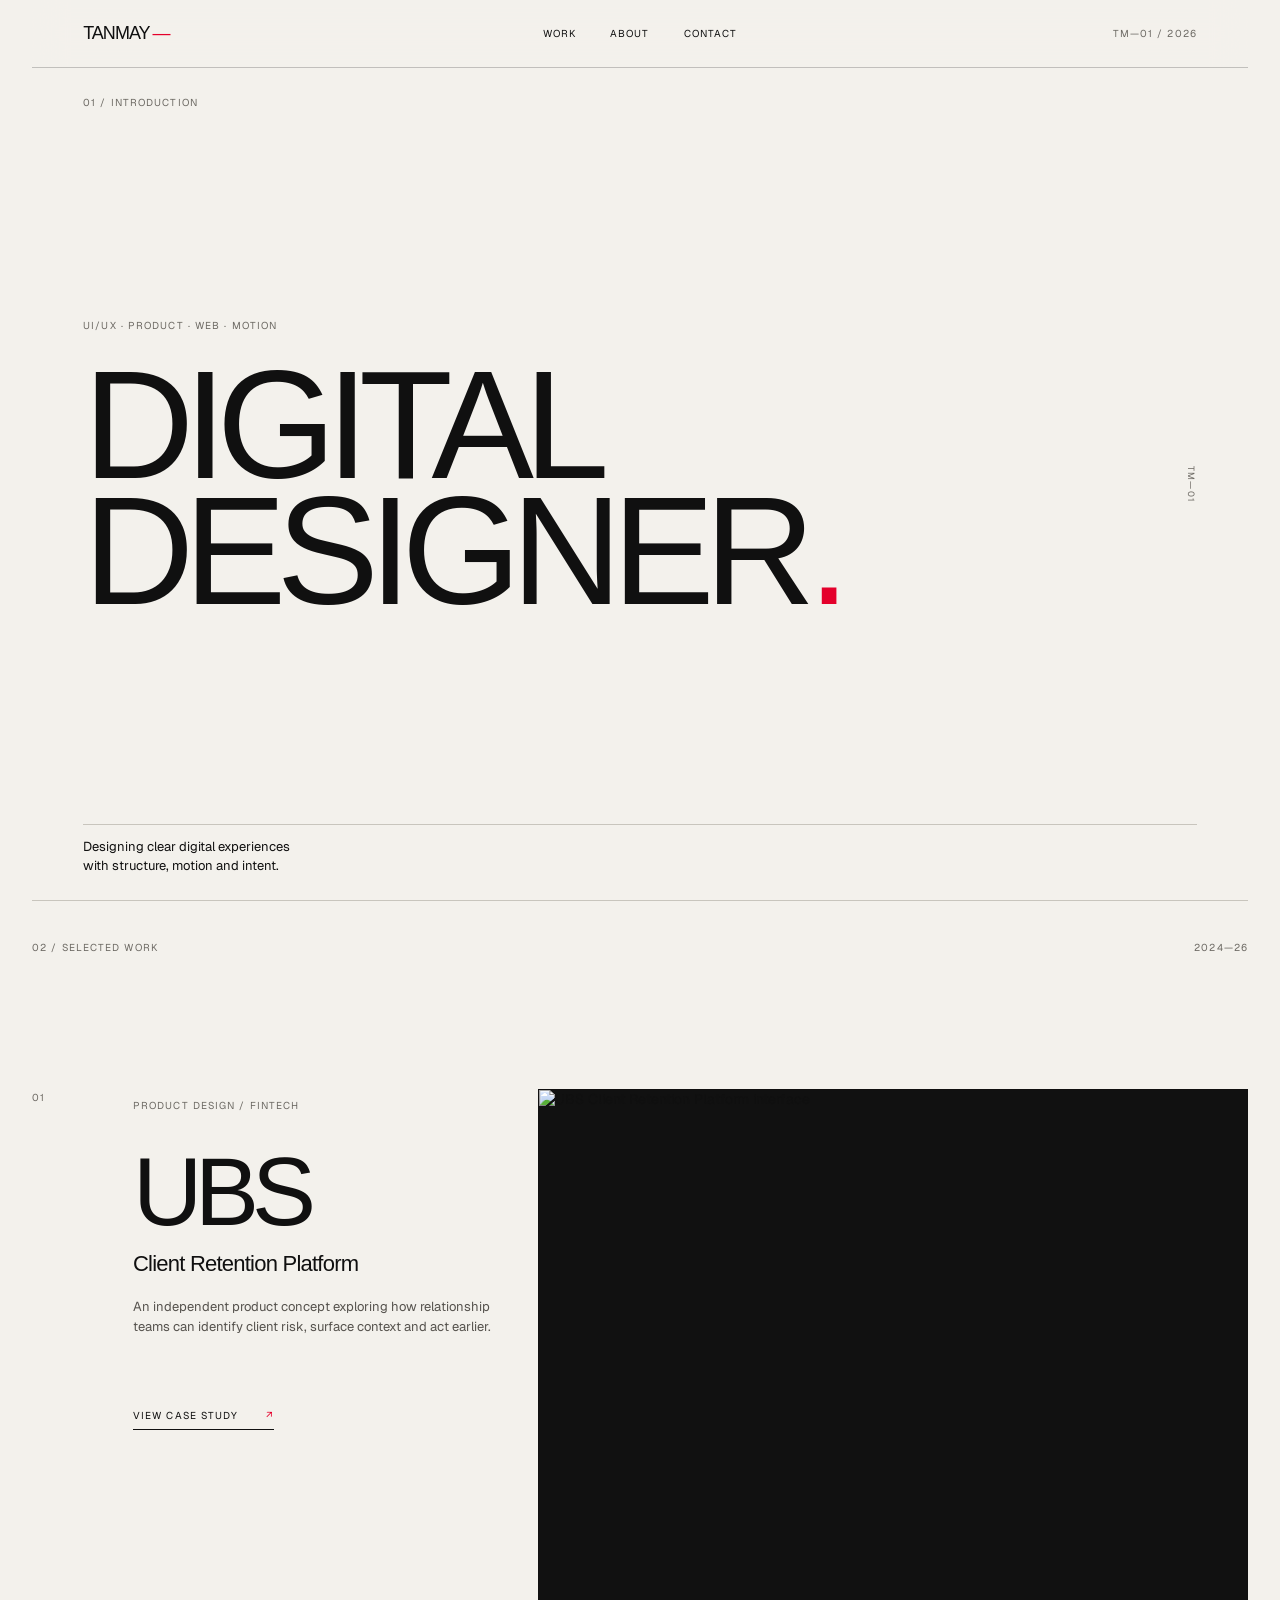
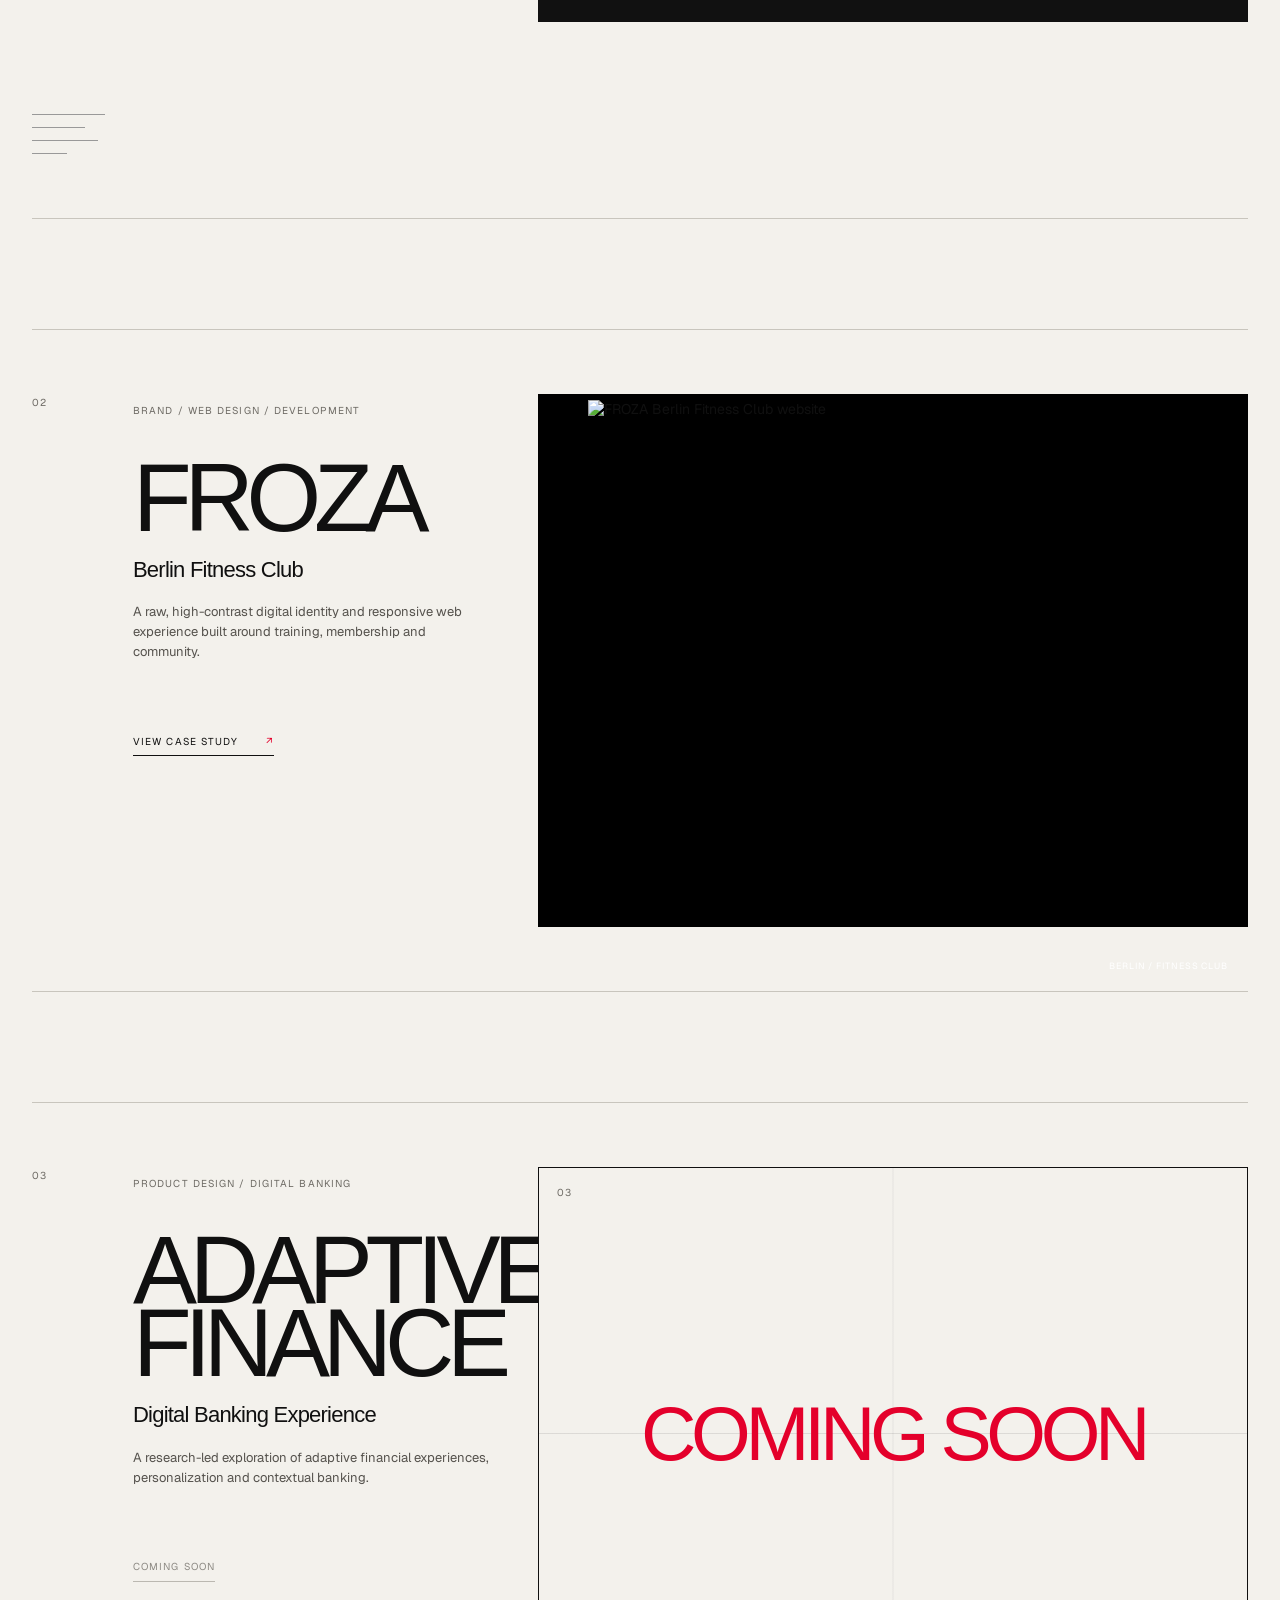
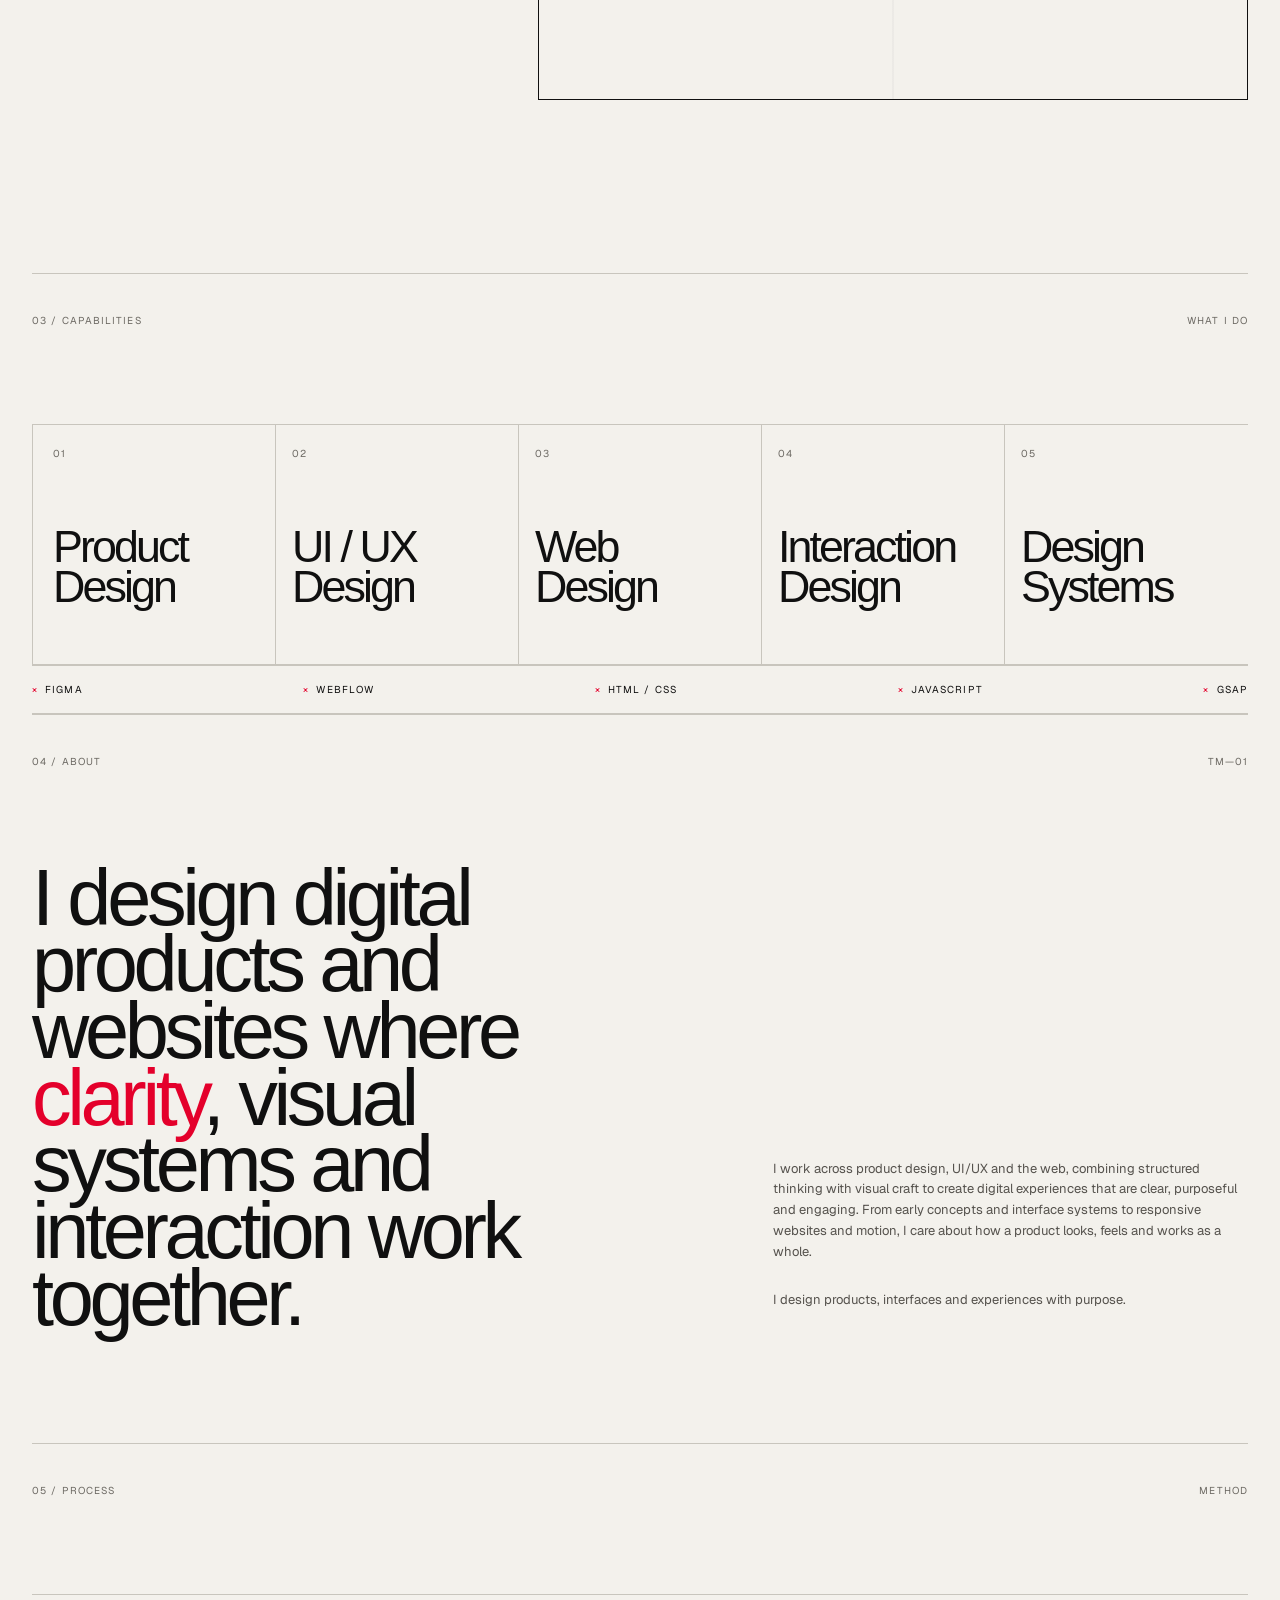
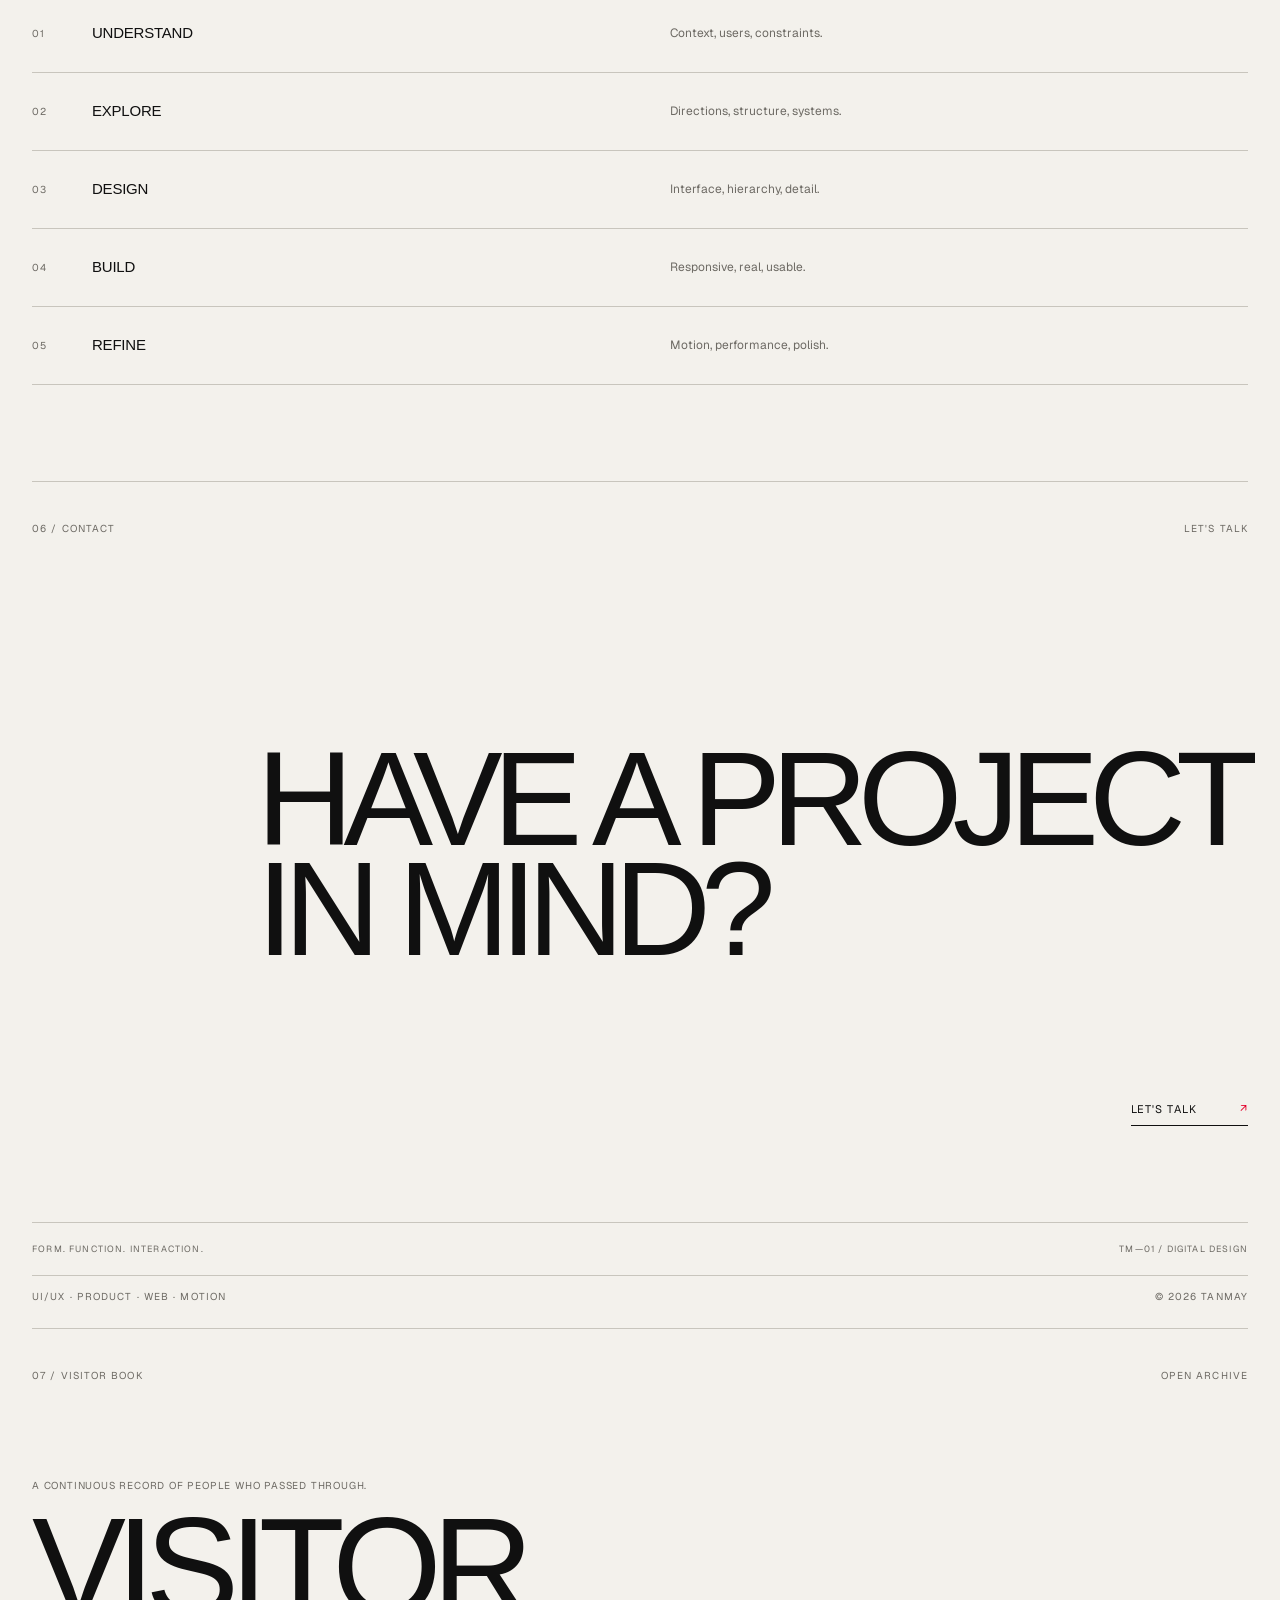
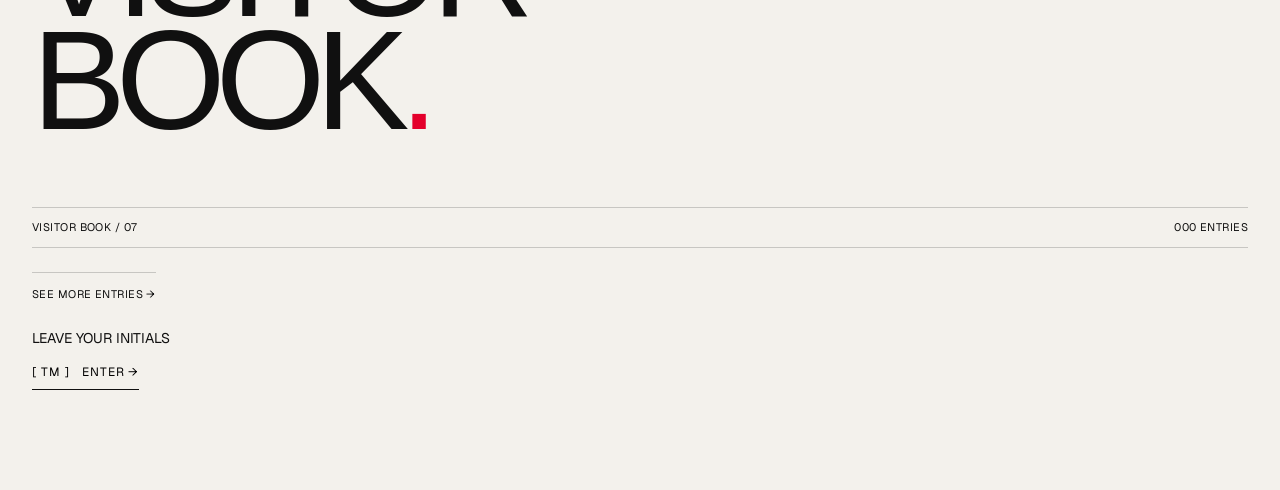
==== commit 5f84eadb: "Load shared CSS before homepage CSS" ====
--- a/index.html
+++ b/index.html
@@ -11,6 +11,7 @@
 
     <title>Tanmay — Digital Designer</title>
 
+    <link rel="stylesheet" href="global.css" />
     <link rel="stylesheet" href="style.css" />
   </head>
 
--- a/global.css
+++ b/global.css
@@ -0,0 +1,49 @@
+@import url("https://fonts.googleapis.com/css2?family=Geist:wght@400;500;600&display=swap");
+
+@font-face {
+  font-family: "Neue Montreal";
+  src: local("Neue Montreal");
+  font-display: swap;
+}
+
+*,
+*::before,
+*::after { box-sizing: border-box; }
+
+html { scroll-behavior: smooth; }
+
+body {
+  margin: 0;
+  font-family: "Geist", Arial, sans-serif;
+  font-size: 14px;
+  line-height: 1.35;
+  -webkit-font-smoothing: antialiased;
+  -moz-osx-font-smoothing: grayscale;
+}
+
+a { color: inherit; text-decoration: none; }
+img { max-width: 100%; }
+figure { margin: 0; }
+
+.tm-cursor {
+  position: fixed;
+  top: 0;
+  left: 0;
+  z-index: 99999;
+  pointer-events: none;
+  font-family: "Geist", sans-serif;
+  font-size: 9px;
+  letter-spacing: .12em;
+  color: #e4002b;
+  background: #f3f1ec;
+  padding: 4px 6px;
+  border: 1px solid #e4002b;
+  opacity: 0;
+  transform: translate3d(-50%, -50%, 0);
+}
+
+body.cursor-active .tm-cursor { opacity: 1; }
+
+@media (max-width: 600px), (prefers-reduced-motion: reduce) {
+  .tm-cursor { display: none; }
+}
--- a/style.css
+++ b/style.css
@@ -1,11 +1,3 @@
-﻿@import url("https://fonts.googleapis.com/css2?family=Geist:wght@400;500;600&display=swap");
-
-@font-face {
-  font-family: "Neue Montreal";
-  src: local("Neue Montreal");
-  font-display: swap;
-}
-
 :root {
   --paper: #f2f0eb;
   --ink: #111111;
@@ -3997,3 +3989,421 @@
     flex-direction: column;
   }
 }
+
+
+/* =========================================================
+   2026 HOMEPAGE POLISH — editorial / digital workshop
+   ========================================================= */
+:root {
+  --paper: #f3f1ec;
+  --ink: #101010;
+  --muted: #6d6a64;
+  --line: #c8c5bd;
+  --accent: #e4002b;
+  --pad: clamp(20px, 4vw, 64px);
+}
+
+body {
+  background: var(--paper);
+  color: var(--ink);
+  overflow-x: hidden;
+}
+
+::selection {
+  background: var(--ink);
+  color: var(--paper);
+}
+
+.nav {
+  min-height: 68px;
+  border-bottom: 1px solid rgba(16,16,16,.22);
+  background: rgba(243,241,236,.84);
+  backdrop-filter: blur(16px);
+  -webkit-backdrop-filter: blur(16px);
+}
+
+.brand {
+  font-family: "Neue Montreal", "Helvetica Neue", Arial, sans-serif;
+  font-size: 18px;
+  letter-spacing: -.055em;
+}
+
+.nav nav {
+  gap: 34px;
+}
+
+.nav nav a,
+.nav-meta,
+.hero-index,
+.eyebrow,
+.section-head,
+.project-type,
+.tools,
+.contact-footer {
+  font-size: 10px;
+  letter-spacing: .11em;
+}
+
+.nav nav a::after {
+  background: var(--accent);
+}
+
+.hero {
+  position: relative;
+  min-height: calc(100svh - 68px);
+  padding-top: 28px;
+  padding-bottom: 24px;
+}
+
+.hero::after {
+  content: "TM—01";
+  position: absolute;
+  right: var(--pad);
+  top: 50%;
+  writing-mode: vertical-rl;
+  transform: translateY(-50%);
+  font-size: 9px;
+  letter-spacing: .14em;
+  color: var(--muted);
+}
+
+.hero-copy {
+  position: relative;
+  z-index: 1;
+}
+
+.eyebrow {
+  margin-bottom: 30px;
+}
+
+h1 {
+  font-size: clamp(78px, 12.7vw, 196px);
+  line-height: .76;
+  letter-spacing: -.075em;
+}
+
+h1 span {
+  display: inline-block;
+  margin-left: .015em;
+}
+
+.hero-bottom {
+  border-top: 1px solid var(--line);
+  padding-top: 13px;
+}
+
+.hero-bottom p {
+  font-size: 13px;
+  line-height: 1.45;
+  color: var(--ink);
+}
+
+.section-head {
+  padding: 16px 0 24px;
+}
+
+.work {
+  padding-bottom: 0;
+}
+
+.project {
+  position: relative;
+  grid-template-columns: 6% 31% 1fr;
+  min-height: min(720px, 76vw);
+  padding: 38px 0 42px;
+  gap: 28px;
+}
+
+.project + .project {
+  border-top: 1px solid var(--line);
+}
+
+.project-number {
+  padding-top: 2px;
+  font-family: "Geist", sans-serif;
+}
+
+.project-info {
+  min-height: 540px;
+}
+
+.project-type {
+  margin-bottom: 38px;
+}
+
+.project-info h2 {
+  font-size: clamp(62px, 7.5vw, 122px);
+  line-height: .76;
+  letter-spacing: -.075em;
+}
+
+.project-title {
+  font-family: "Neue Montreal", "Helvetica Neue", Arial, sans-serif;
+  font-size: 22px;
+  letter-spacing: -.035em;
+  margin: 18px 0 20px;
+}
+
+.project-description {
+  font-size: 13px;
+  line-height: 1.55;
+  max-width: 330px;
+}
+
+.project-link {
+  font-size: 10px;
+  letter-spacing: .11em;
+  padding-bottom: 7px;
+}
+
+.project-link span {
+  transition: transform .3s ease;
+  display: inline-block;
+}
+
+.project-link:hover span {
+  transform: translate(4px,-3px);
+}
+
+.project-visual {
+  min-height: 570px;
+  border: 1px solid rgba(16,16,16,.18);
+  background: #111;
+  transform-origin: center center;
+  transition: transform .65s cubic-bezier(.16,1,.3,1), border-color .3s ease;
+  will-change: transform;
+}
+
+.project:hover .project-visual {
+  border-color: rgba(16,16,16,.4);
+}
+
+.project-visual img {
+  transition: transform .9s cubic-bezier(.16,1,.3,1), filter .5s ease;
+}
+
+.project:hover .project-visual img {
+  transform: scale(1.035);
+}
+
+.froza-visual {
+  background: #000 !important;
+}
+
+.adaptive-visual {
+  border: 1px solid var(--ink);
+  background:
+    linear-gradient(90deg, transparent 49.9%, rgba(16,16,16,.1) 50%, transparent 50.1%),
+    linear-gradient(transparent 49.9%, rgba(16,16,16,.1) 50%, transparent 50.1%),
+    var(--paper) !important;
+}
+
+.adaptive-visual::before {
+  content: "03";
+  position: absolute;
+  left: 18px;
+  top: 18px;
+  font: 10px "Geist", sans-serif;
+  letter-spacing: .12em;
+  color: var(--muted);
+}
+
+.adaptive-visual span {
+  font-family: "Neue Montreal", "Helvetica Neue", Arial, sans-serif;
+  font-size: clamp(46px, 6vw, 92px);
+  letter-spacing: -.07em;
+}
+
+.capabilities {
+  padding-bottom: 0;
+}
+
+.capability-grid {
+  border-top: 1px solid var(--line);
+}
+
+.capability {
+  min-height: 285px;
+  padding-top: 18px;
+}
+
+.capability h3 {
+  font-size: clamp(34px, 3.5vw, 56px);
+  letter-spacing: -.065em;
+}
+
+.capability:hover h3 {
+  color: var(--accent);
+  transition: color .25s ease;
+}
+
+.tools {
+  padding: 17px 0;
+  color: var(--ink);
+}
+
+.tools span {
+  position: relative;
+}
+
+.tools span::before {
+  content: "×";
+  color: var(--accent);
+  margin-right: 7px;
+}
+
+.about {
+  padding-bottom: 150px;
+}
+
+.about-grid {
+  gap: 8%;
+}
+
+.about-lead {
+  font-size: clamp(50px, 6.2vw, 94px);
+  line-height: .84;
+}
+
+.about-copy {
+  font-size: 13px;
+  line-height: 1.6;
+}
+
+.process {
+  padding-bottom: 120px;
+}
+
+.process-list > div {
+  min-height: 78px;
+  align-items: center;
+  transition: padding-left .35s cubic-bezier(.16,1,.3,1);
+}
+
+.process-list > div:hover {
+  padding-left: 10px;
+}
+
+.process-list strong {
+  font-family: "Neue Montreal", "Helvetica Neue", Arial, sans-serif;
+  font-size: 15px;
+  letter-spacing: -.015em;
+}
+
+.contact {
+  min-height: 78vh;
+  padding-bottom: 25px;
+}
+
+.contact-main {
+  min-height: 60vh;
+  padding: 80px 0 100px;
+}
+
+.contact-main > p {
+  font-size: clamp(66px, 10.5vw, 170px);
+  letter-spacing: -.075em;
+}
+
+.contact-link {
+  transition: transform .35s cubic-bezier(.16,1,.3,1);
+}
+
+.contact-link:hover {
+  transform: translateX(8px);
+}
+
+.portfolio-signature {
+  font-size: 9px;
+  letter-spacing: .13em;
+}
+
+.tm-cursor {
+  z-index: 99999;
+  font-size: 9px;
+  letter-spacing: .12em;
+  padding: 4px 6px;
+  border: 1px solid var(--accent);
+  background: var(--paper);
+  color: var(--accent) !important;
+  transition: opacity .2s ease, background .2s ease, color .2s ease;
+}
+
+body.cursor-hover .tm-cursor {
+  background: var(--accent);
+  color: #fff !important;
+}
+
+@media (max-width: 900px) {
+  .hero::after { display: none; }
+  .project { min-height: auto; }
+  .project-info { min-height: 500px; }
+  .project-visual { min-height: 480px; }
+}
+
+@media (max-width: 600px) {
+  .nav { min-height: 62px; }
+  .hero { min-height: 86svh; padding-top: 25px; }
+  h1 { font-size: clamp(64px, 18vw, 105px); }
+  .hero::after { display: none; }
+  .project { padding: 28px 20px 56px; }
+  .project-info { min-height: 0; }
+  .project-visual { min-height: 0; aspect-ratio: 4 / 3; }
+  .capability { min-height: 165px; }
+  .about { padding-bottom: 90px; }
+  .process { padding-bottom: 70px; }
+  .contact { min-height: auto; }
+}
+
+@media (prefers-reduced-motion: reduce) {
+  .project-visual,
+  .project-visual img,
+  .project-link span,
+  .contact-link,
+  .process-list > div {
+    transition: none !important;
+  }
+}
+
+/* =========================================================
+   HOMEPAGE SPACING SYSTEM — canonical rules
+========================================================= */
+.hero { min-height: calc(100svh - 68px); padding: 28px var(--pad) 24px; }
+.section-head { padding: 16px 0 24px; }
+.project { min-height: auto; padding: 38px 0 64px; gap: 28px; }
+.project-info { min-height: 0; }
+.project-type { margin-bottom: 30px; }
+.project-title { margin: 16px 0 18px; }
+.project-description { max-width: 360px; }
+.project-link { margin-top: 44px; }
+.project-visual { min-height: 0; aspect-ratio: 4 / 3; }
+.project + .project { padding-top: 64px; }
+.capability { min-height: 240px; }
+.capability h3 { margin-top: 64px; }
+.about { padding-bottom: 112px; }
+.process { padding-bottom: 96px; }
+.contact { min-height: auto; }
+.contact-main { min-height: 0; padding: 112px 0 96px; }
+
+@media (max-width: 900px) {
+  .project { padding-bottom: 56px; }
+  .project + .project { padding-top: 56px; }
+  .project-info { min-height: 0; }
+  .project-visual { min-height: 0; aspect-ratio: 4 / 3; }
+  .capability { min-height: 220px; }
+}
+
+@media (max-width: 600px) {
+  .hero { min-height: 82svh; padding: 25px 20px 28px; }
+  .section-head { padding: 14px 20px 20px; }
+  .project { padding: 28px 20px 48px; }
+  .project + .project { padding-top: 48px; }
+  .project-info { min-height: 0; margin-bottom: 28px; }
+  .project-link { margin-top: 32px; }
+  .project-visual { min-height: 0; aspect-ratio: 4 / 3; }
+  .capability { min-height: 150px; }
+  .capability h3 { margin-top: 44px; }
+  .about { padding-bottom: 72px; }
+  .process { padding-bottom: 64px; }
+  .contact-main { padding: 72px 20px 64px; }
+}
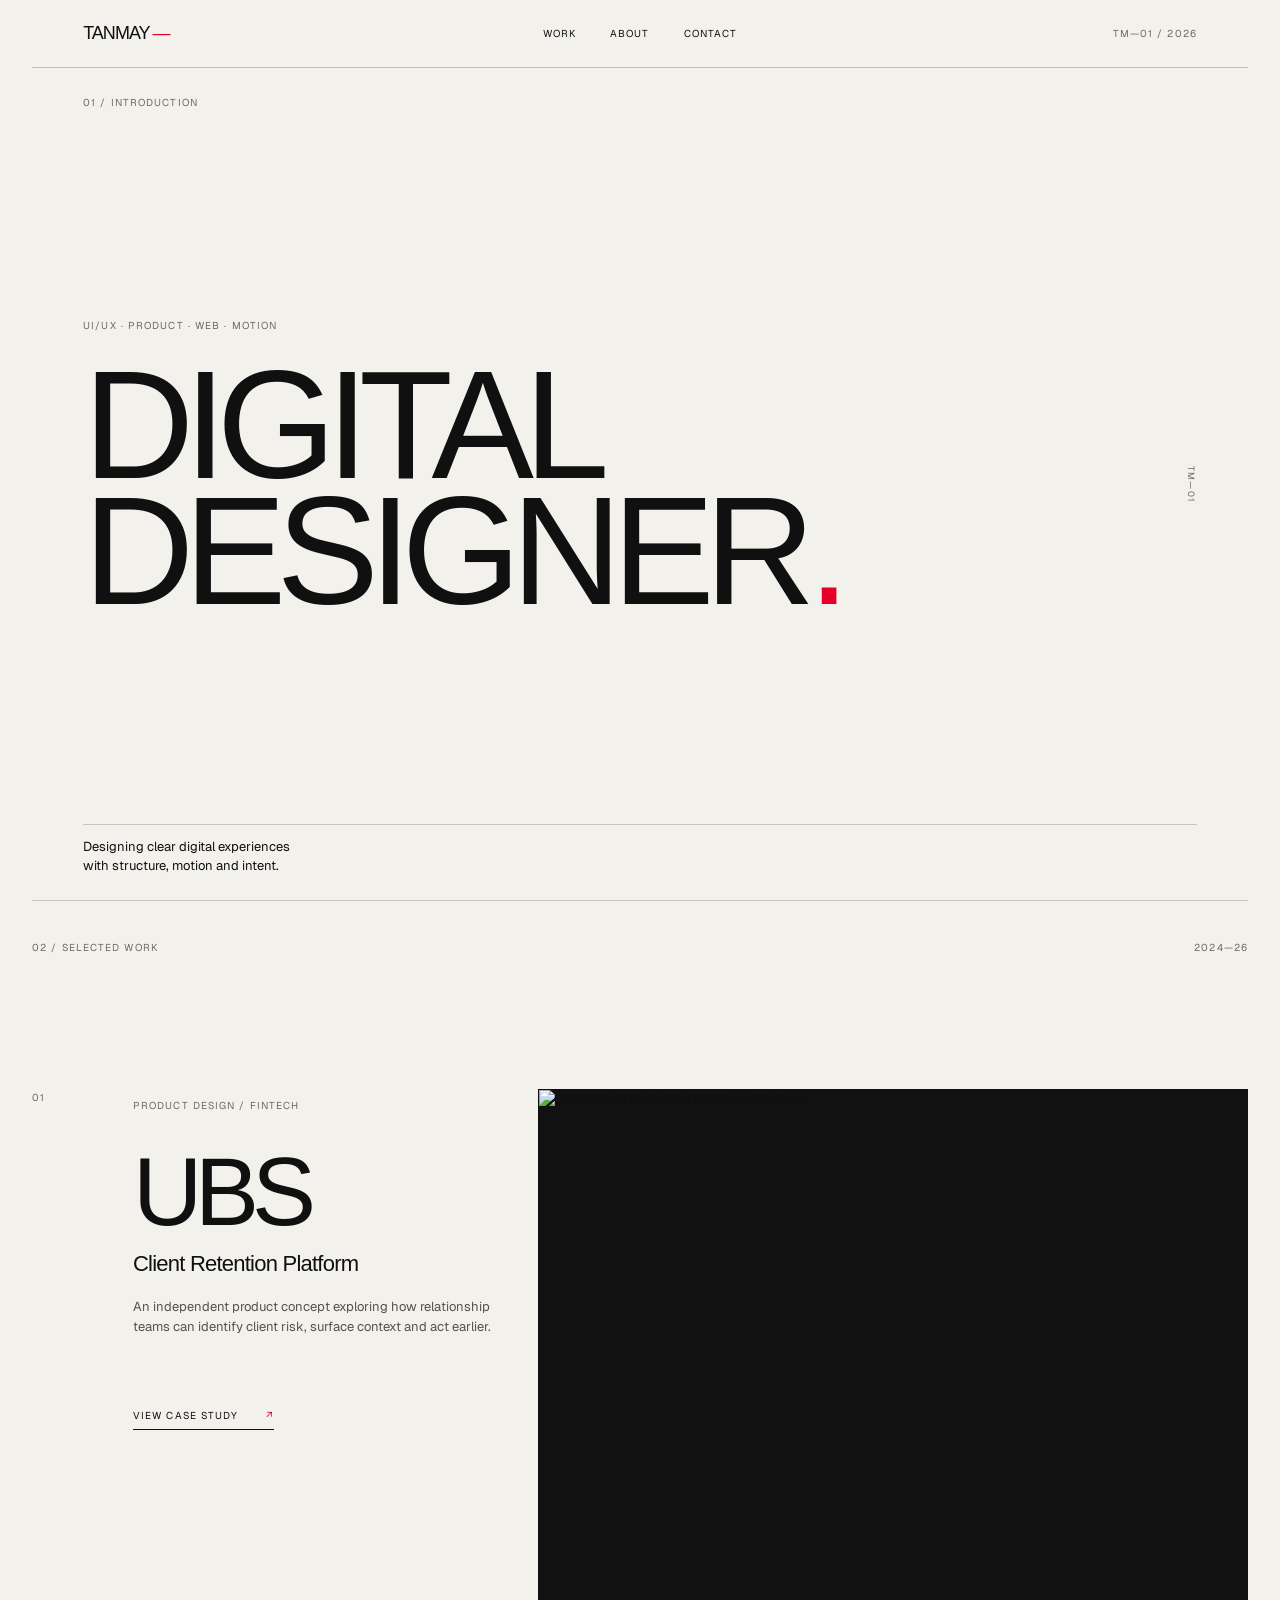
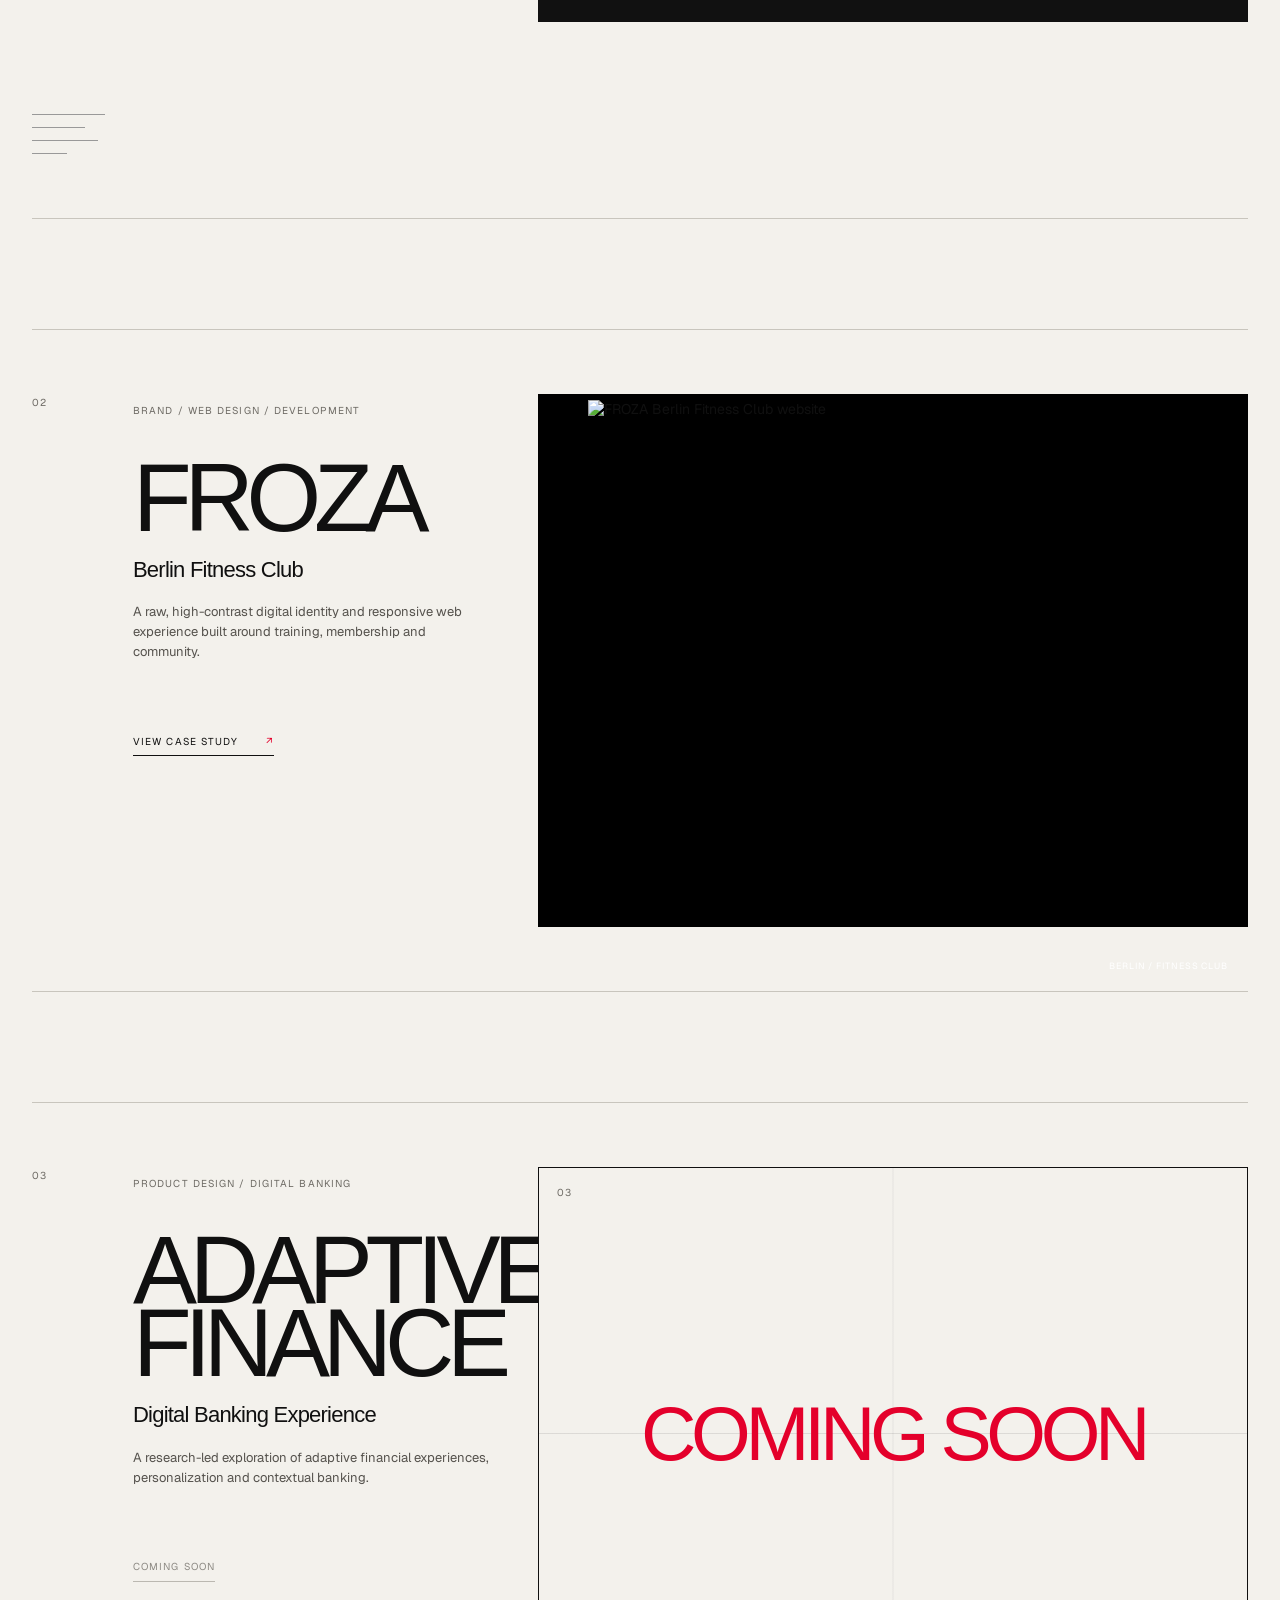
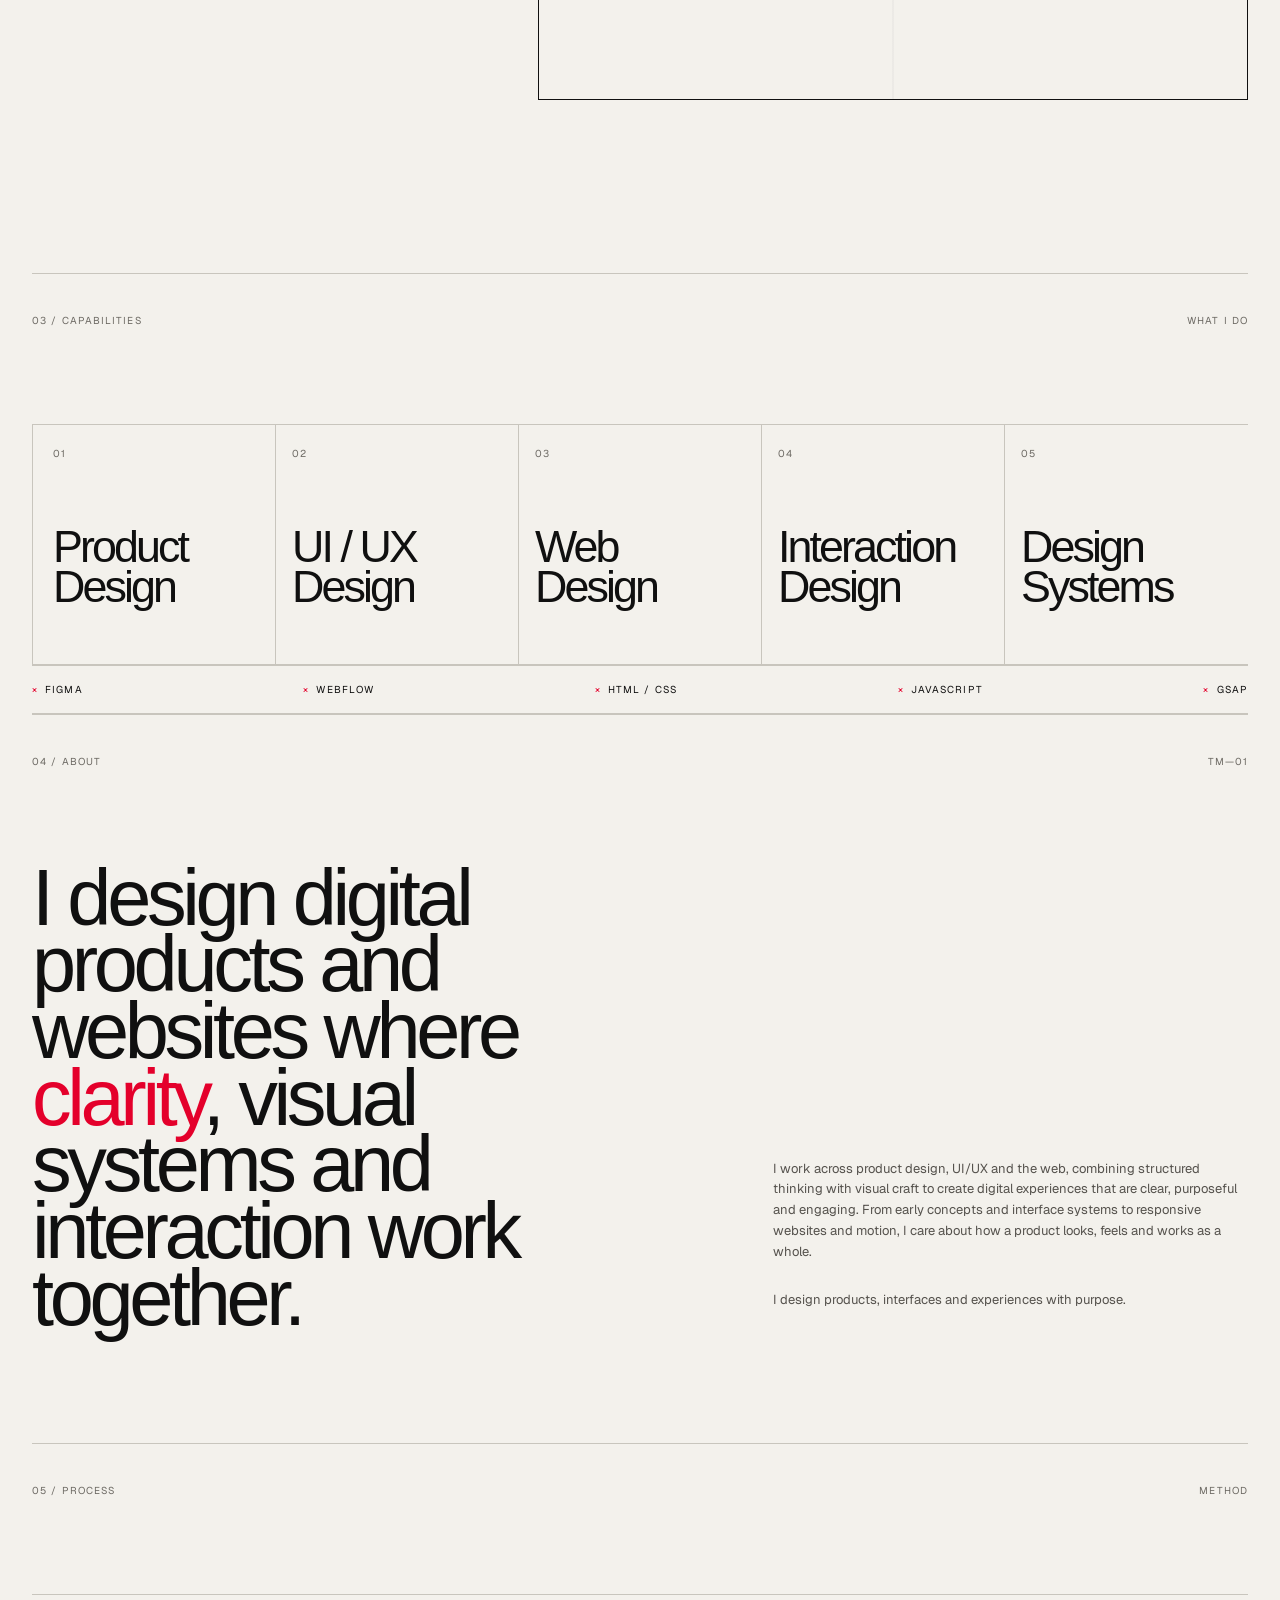
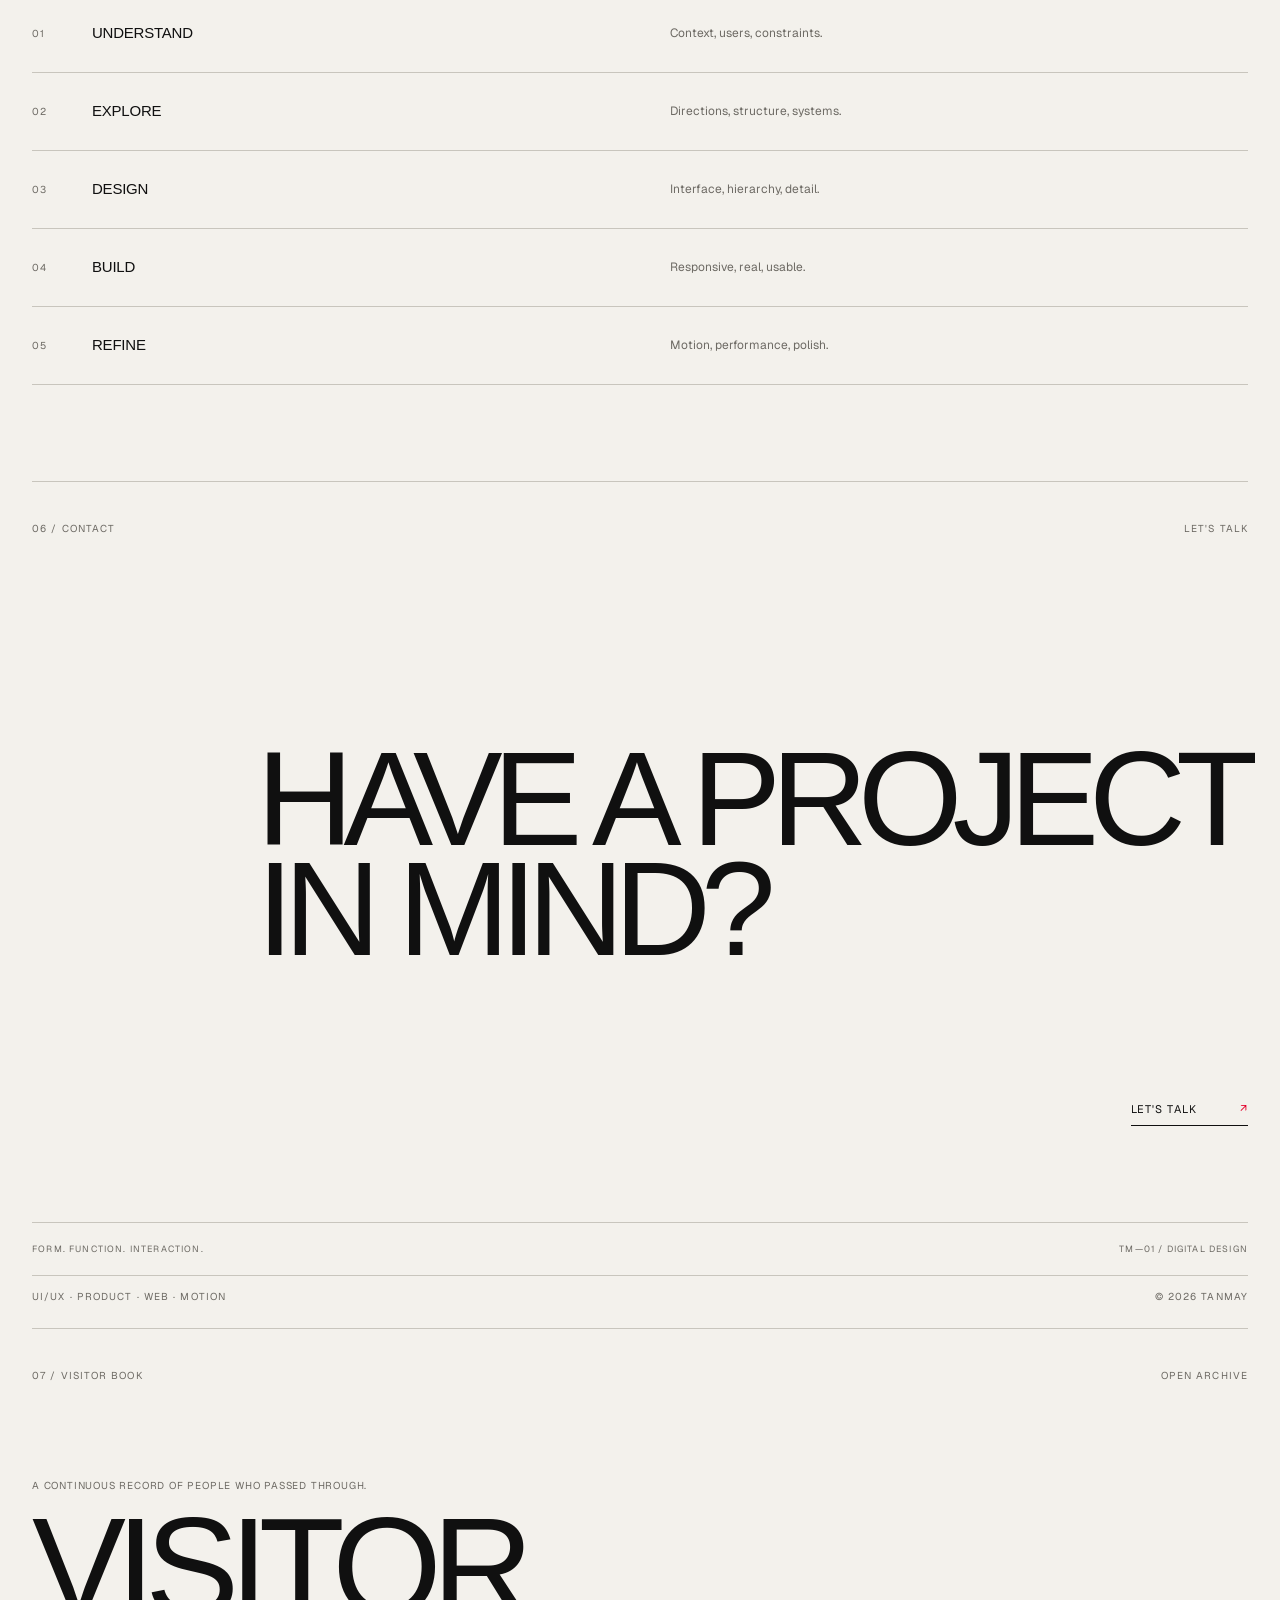
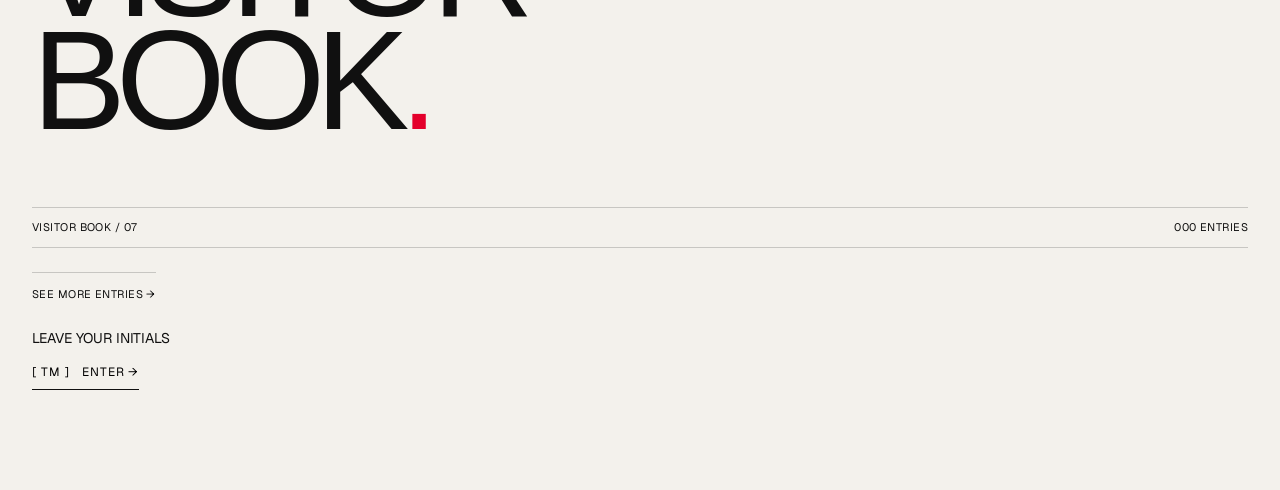
==== commit 00c20a76: "Remove legacy TM cursor element" ====
--- a/index.html
+++ b/index.html
@@ -15,9 +15,7 @@
     <link rel="stylesheet" href="style.css" />
   </head>
 
-  <body>
-    <div class="tm-cursor" aria-hidden="true">TM—</div>
-
+  <body>     <div class="site-shell">
       <!-- NAV -->
       <header class="nav">
--- a/style.css
+++ b/style.css
@@ -4407,3 +4407,366 @@
   .process { padding-bottom: 64px; }
   .contact-main { padding: 72px 20px 64px; }
 }
+
+
+/* =========================================================
+   FINAL RESPONSIVE PASS — 1440 / 1280 / 1024 / 768 / 480
+   Keep layout fluid; avoid fixed-height collisions.
+========================================================= */
+
+@media (max-width: 1200px) {
+  .site-shell {
+    padding-left: 28px;
+    padding-right: 28px;
+  }
+
+  .project {
+    grid-template-columns: 52px minmax(250px, .72fr) minmax(380px, 1.28fr);
+    gap: 28px;
+  }
+
+  .project-info h2 {
+    font-size: clamp(58px, 7.2vw, 96px);
+  }
+
+  .project-visual {
+    aspect-ratio: 4 / 3;
+  }
+
+  .about-grid {
+    gap: 6vw;
+  }
+}
+
+@media (max-width: 1024px) {
+  .site-shell {
+    padding-left: 24px;
+    padding-right: 24px;
+  }
+
+  .nav nav {
+    gap: 24px;
+  }
+
+  .hero {
+    min-height: calc(100svh - 68px);
+  }
+
+  .project {
+    grid-template-columns: 48px minmax(230px, .75fr) minmax(330px, 1.25fr);
+    gap: 24px;
+  }
+
+  .project-info h2 {
+    font-size: clamp(54px, 7.4vw, 82px);
+  }
+
+  .project-title {
+    font-size: 18px;
+  }
+
+  .project-description {
+    max-width: 310px;
+  }
+
+  .project-visual {
+    aspect-ratio: 4 / 3;
+  }
+
+  .capability {
+    min-height: 220px;
+  }
+}
+
+@media (max-width: 900px) {
+  .site-shell {
+    padding-left: 20px;
+    padding-right: 20px;
+  }
+
+  .project {
+    grid-template-columns: 42px 1fr;
+    gap: 24px;
+  }
+
+  .project-info {
+    min-height: 0;
+  }
+
+  .project-visual {
+    grid-column: 2;
+    width: 100%;
+    aspect-ratio: 4 / 3;
+    min-height: 0;
+    margin-top: 28px;
+  }
+
+  .project-visual img {
+    min-height: 0;
+  }
+
+  .capability-grid {
+    grid-template-columns: repeat(3, 1fr);
+  }
+
+  .about-grid {
+    grid-template-columns: 1fr;
+    gap: 52px;
+  }
+
+  .about-copy {
+    max-width: 560px;
+  }
+
+  .process-list > div {
+    grid-template-columns: 48px 1fr 1fr;
+  }
+}
+
+@media (max-width: 768px) {
+  .site-shell {
+    padding-left: 18px;
+    padding-right: 18px;
+  }
+
+  .hero {
+    min-height: 78svh;
+  }
+
+  .hero-copy {
+    padding: 6vh 0;
+  }
+
+  h1 {
+    font-size: clamp(64px, 17vw, 112px);
+  }
+
+  .hero-bottom {
+    gap: 24px;
+  }
+
+  .project {
+    grid-template-columns: 36px 1fr;
+    gap: 20px;
+    padding-bottom: 48px;
+  }
+
+  .project + .project {
+    padding-top: 48px;
+  }
+
+  .project-info h2 {
+    font-size: clamp(52px, 12vw, 82px);
+  }
+
+  .project-visual {
+    grid-column: 2;
+    margin-top: 24px;
+    aspect-ratio: 4 / 3;
+  }
+
+  .capability-grid {
+    grid-template-columns: repeat(2, 1fr);
+  }
+
+  .capability {
+    min-height: 190px;
+  }
+
+  .process-list > div {
+    grid-template-columns: 36px 1fr;
+    gap: 12px;
+    padding: 18px 0;
+  }
+
+  .process-list p {
+    grid-column: 2;
+    margin-top: 4px;
+  }
+
+  .contact-main {
+    padding: 80px 0 72px;
+  }
+}
+
+@media (max-width: 480px) {
+  .site-shell {
+    padding-left: 16px;
+    padding-right: 16px;
+  }
+
+  .nav {
+    min-height: 60px;
+  }
+
+  .brand {
+    font-size: 17px;
+  }
+
+  .hero {
+    min-height: 78svh;
+    padding-top: 22px;
+    padding-bottom: 24px;
+  }
+
+  .hero-copy {
+    padding: 5vh 0;
+  }
+
+  h1 {
+    font-size: clamp(58px, 18vw, 88px);
+    line-height: .8;
+  }
+
+  .eyebrow {
+    margin-bottom: 22px;
+    font-size: 9px;
+  }
+
+  .hero-bottom p {
+    font-size: 12px;
+  }
+
+  .section-head {
+    padding-top: 14px;
+    padding-bottom: 18px;
+    margin-bottom: 0;
+  }
+
+  .project {
+    display: block;
+    padding: 26px 0 44px;
+  }
+
+  .project + .project {
+    padding-top: 44px;
+  }
+
+  .project-number {
+    margin-bottom: 18px;
+  }
+
+  .project-type {
+    margin-bottom: 24px;
+  }
+
+  .project-info h2 {
+    font-size: clamp(50px, 16vw, 76px);
+  }
+
+  .project-title {
+    font-size: 17px;
+    margin: 12px 0 16px;
+  }
+
+  .project-description {
+    font-size: 12px;
+    line-height: 1.55;
+    max-width: none;
+  }
+
+  .project-link {
+    margin-top: 28px;
+  }
+
+  .project-visual {
+    margin-top: 28px;
+    aspect-ratio: 4 / 3;
+  }
+
+  .capability-grid {
+    grid-template-columns: 1fr 1fr;
+  }
+
+  .capability {
+    min-height: 145px;
+    padding: 16px;
+  }
+
+  .capability h3 {
+    margin-top: 40px;
+    font-size: 25px;
+  }
+
+  .tools {
+    gap: 8px 18px;
+    line-height: 1.5;
+  }
+
+  .about-grid {
+    gap: 38px;
+  }
+
+  .about-lead {
+    font-size: clamp(34px, 9.5vw, 48px);
+  }
+
+  .about-copy {
+    font-size: 13px;
+  }
+
+  .process-list > div {
+    grid-template-columns: 32px 1fr;
+  }
+
+  .process-list strong {
+    font-size: 13px;
+  }
+
+  .process-list p {
+    font-size: 11px;
+  }
+
+  .contact-main {
+    padding: 64px 0 58px;
+  }
+
+  .contact-main > p {
+    font-size: clamp(50px, 16vw, 78px);
+  }
+
+  .portfolio-signature,
+  .contact-footer {
+    gap: 12px;
+    line-height: 1.4;
+  }
+}
+
+
+/* =========================================================
+   FULL-SITE NAV — persistent, full-bleed navigation
+========================================================= */
+.nav {
+  position: sticky !important;
+  top: 0 !important;
+  left: 0;
+  width: 100% !important;
+  min-height: 68px;
+  z-index: 1000 !important;
+  padding-left: var(--pad);
+  padding-right: var(--pad);
+  background: rgba(243, 241, 236, 0.88);
+  border-bottom: 1px solid rgba(16, 16, 16, 0.22);
+  backdrop-filter: blur(16px);
+  -webkit-backdrop-filter: blur(16px);
+}
+
+@media (max-width: 600px) {
+  .nav {
+    position: sticky !important;
+    top: 0 !important;
+    width: 100% !important;
+    min-height: 62px;
+    padding-left: 18px;
+    padding-right: 18px;
+  }
+}
+
+
+/* FINAL CURSOR CLEANUP — remove legacy cursor from navbar/site */
+.tm-cursor {
+  display: none !important;
+  visibility: hidden !important;
+  opacity: 0 !important;
+  pointer-events: none !important;
+}
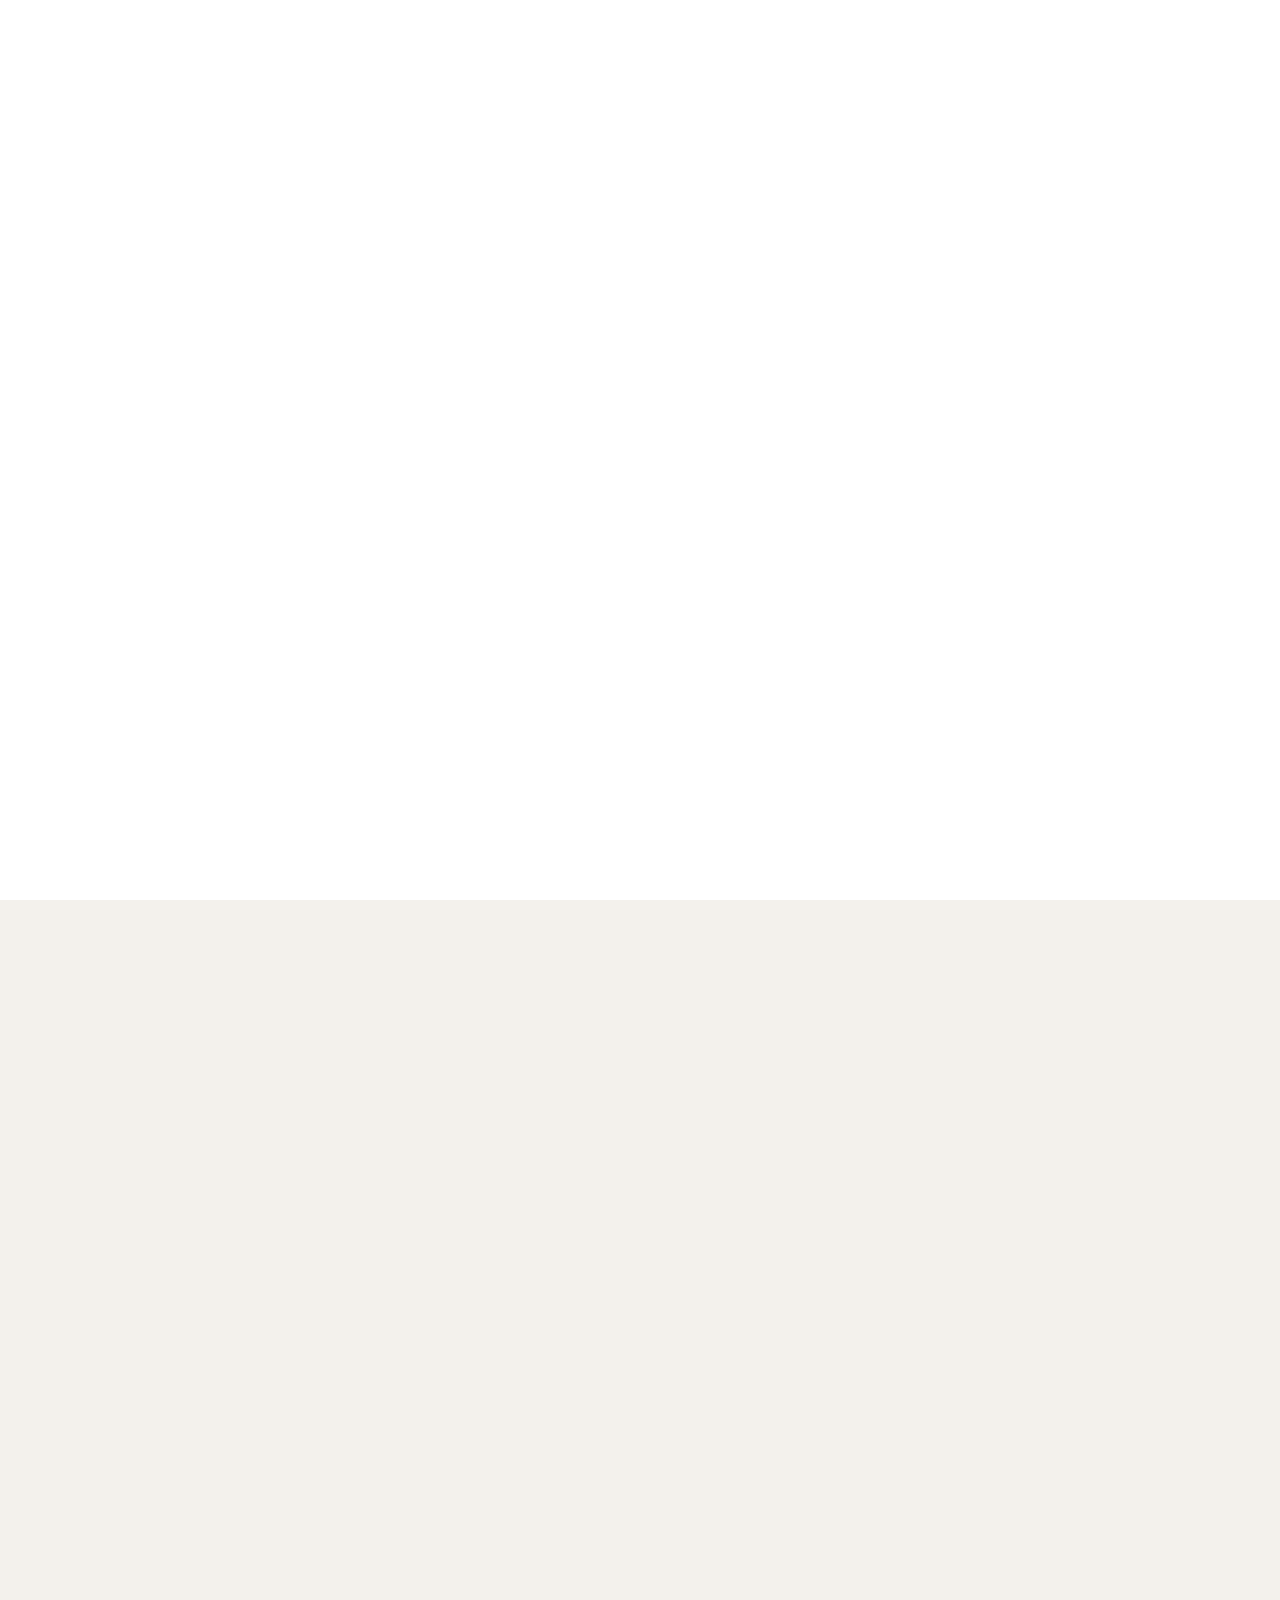
==== commit d0f40507: "Bust cached portfolio assets after cursor removal" ====
--- a/index.html
+++ b/index.html
@@ -11,8 +11,8 @@
 
     <title>Tanmay — Digital Designer</title>
 
-    <link rel="stylesheet" href="global.css" />
-    <link rel="stylesheet" href="style.css" />
+    <link rel="stylesheet" href="global.css?v=20260920" />
+    <link rel="stylesheet" href="style.css?v=20260920" />
   </head>
 
   <body>@@ -379,7 +379,7 @@
     <script src="https://cdn.jsdelivr.net/npm/@supabase/supabase-js@2"></script>
 
     <!-- MAIN SCRIPT -->
-    <script src="script.js"></script>
+    <script src="script.js?v=20260920"></script>
 
     <!-- VISITOR BOOK MODAL -->
     <div class="visitor-modal" aria-hidden="true">
--- a/global.css
+++ b/global.css
@@ -25,25 +25,3 @@
 img { max-width: 100%; }
 figure { margin: 0; }
 
-.tm-cursor {
-  position: fixed;
-  top: 0;
-  left: 0;
-  z-index: 99999;
-  pointer-events: none;
-  font-family: "Geist", sans-serif;
-  font-size: 9px;
-  letter-spacing: .12em;
-  color: #e4002b;
-  background: #f3f1ec;
-  padding: 4px 6px;
-  border: 1px solid #e4002b;
-  opacity: 0;
-  transform: translate3d(-50%, -50%, 0);
-}
-
-body.cursor-active .tm-cursor { opacity: 1; }
-
-@media (max-width: 600px), (prefers-reduced-motion: reduce) {
-  .tm-cursor { display: none; }
-}
--- a/style.css
+++ b/style.css
@@ -1037,29 +1037,6 @@
   }
 }
 
-/* ================================
-   TM— CURSOR / REGISTRATION MARK
-================================ */
-
-.tm-cursor {
-  position: fixed;
-  top: 0;
-  left: 0;
-  z-index: 9999;
-  pointer-events: none;
-  font-family: "Geist", sans-serif;
-  font-size: 10px;
-  letter-spacing: 0.08em;
-  color: var(--ink);
-  opacity: 0;
-  transform: translate3d(-50%, -50%, 0);
-  transition: opacity 0.2s ease;
-  mix-blend-mode: difference;
-}
-
-body.cursor-active .tm-cursor {
-  opacity: 1;
-}
 
 /* ================================
    PROJECT HOVER MOTION
@@ -1088,10 +1065,6 @@
 
 /* Keep mobile static */
 @media (max-width: 600px) {
-  .tm-cursor {
-    display: none;
-  }
-
   .project:hover {
     transform: none;
   }
@@ -1102,10 +1075,6 @@
 }
 
 @media (prefers-reduced-motion: reduce) {
-  .tm-cursor {
-    display: none;
-  }
-
   .project,
   .project-visual img {
     transition: none;
@@ -1120,15 +1089,6 @@
   }
 }
 
-/* TM— visibility fix */
-.tm-cursor {
-  color: var(--accent) !important;
-  mix-blend-mode: normal !important;
-  font-weight: 600;
-  background: var(--paper);
-  padding: 3px 5px;
-  border: 1px solid var(--accent);
-}
 
 /* Editorial signature */
 .portfolio-signature {
@@ -1668,20 +1628,6 @@
 button,
 input,
 textarea,
-select {
-  cursor: none !important;
-}
-
-.tm-cursor {
-  pointer-events: none;
-}
-
-*,
-*::before,
-*::after {
-  cursor: none !important;
-}
-
 /* Visitor Book — editorial entry */
 .visitor-entry-modal {
   position: fixed;
@@ -2211,10 +2157,7 @@
   }
 }
 
-/* UBS case-study cursor */
-.case-study-page .tm-cursor {
-  display: block !important;
-}
+
 /* =========================================================
    UBS — PROBLEM SECTION
    ========================================================= */
@@ -3857,20 +3800,6 @@
   color: var(--muted);
 }
 
-/* CURSOR */
-
-.tm-cursor {
-  position: fixed;
-  z-index: 9999;
-  pointer-events: none;
-  font-family: "Geist", Arial, sans-serif;
-  font-size: 10px;
-  letter-spacing: 0.05em;
-  color: var(--ink);
-  opacity: 0;
-  white-space: nowrap;
-  mix-blend-mode: difference;
-}
 
 /* RESPONSIVE */
 
@@ -4318,25 +4247,7 @@
   letter-spacing: .13em;
 }
 
-.tm-cursor {
-  z-index: 99999;
-  font-size: 9px;
-  letter-spacing: .12em;
-  padding: 4px 6px;
-  border: 1px solid var(--accent);
-  background: var(--paper);
-  color: var(--accent) !important;
-  transition: opacity .2s ease, background .2s ease, color .2s ease;
-}
-
-body.cursor-hover .tm-cursor {
-  background: var(--accent);
-  color: #fff !important;
-}
-
-@media (max-width: 900px) {
-  .hero::after { display: none; }
-  .project { min-height: auto; }
+.project { min-height: auto; }
   .project-info { min-height: 500px; }
   .project-visual { min-height: 480px; }
 }
@@ -4763,10 +4674,4 @@
 }
 
 
-/* FINAL CURSOR CLEANUP — remove legacy cursor from navbar/site */
-.tm-cursor {
-  display: none !important;
-  visibility: hidden !important;
-  opacity: 0 !important;
-  pointer-events: none !important;
-}
+
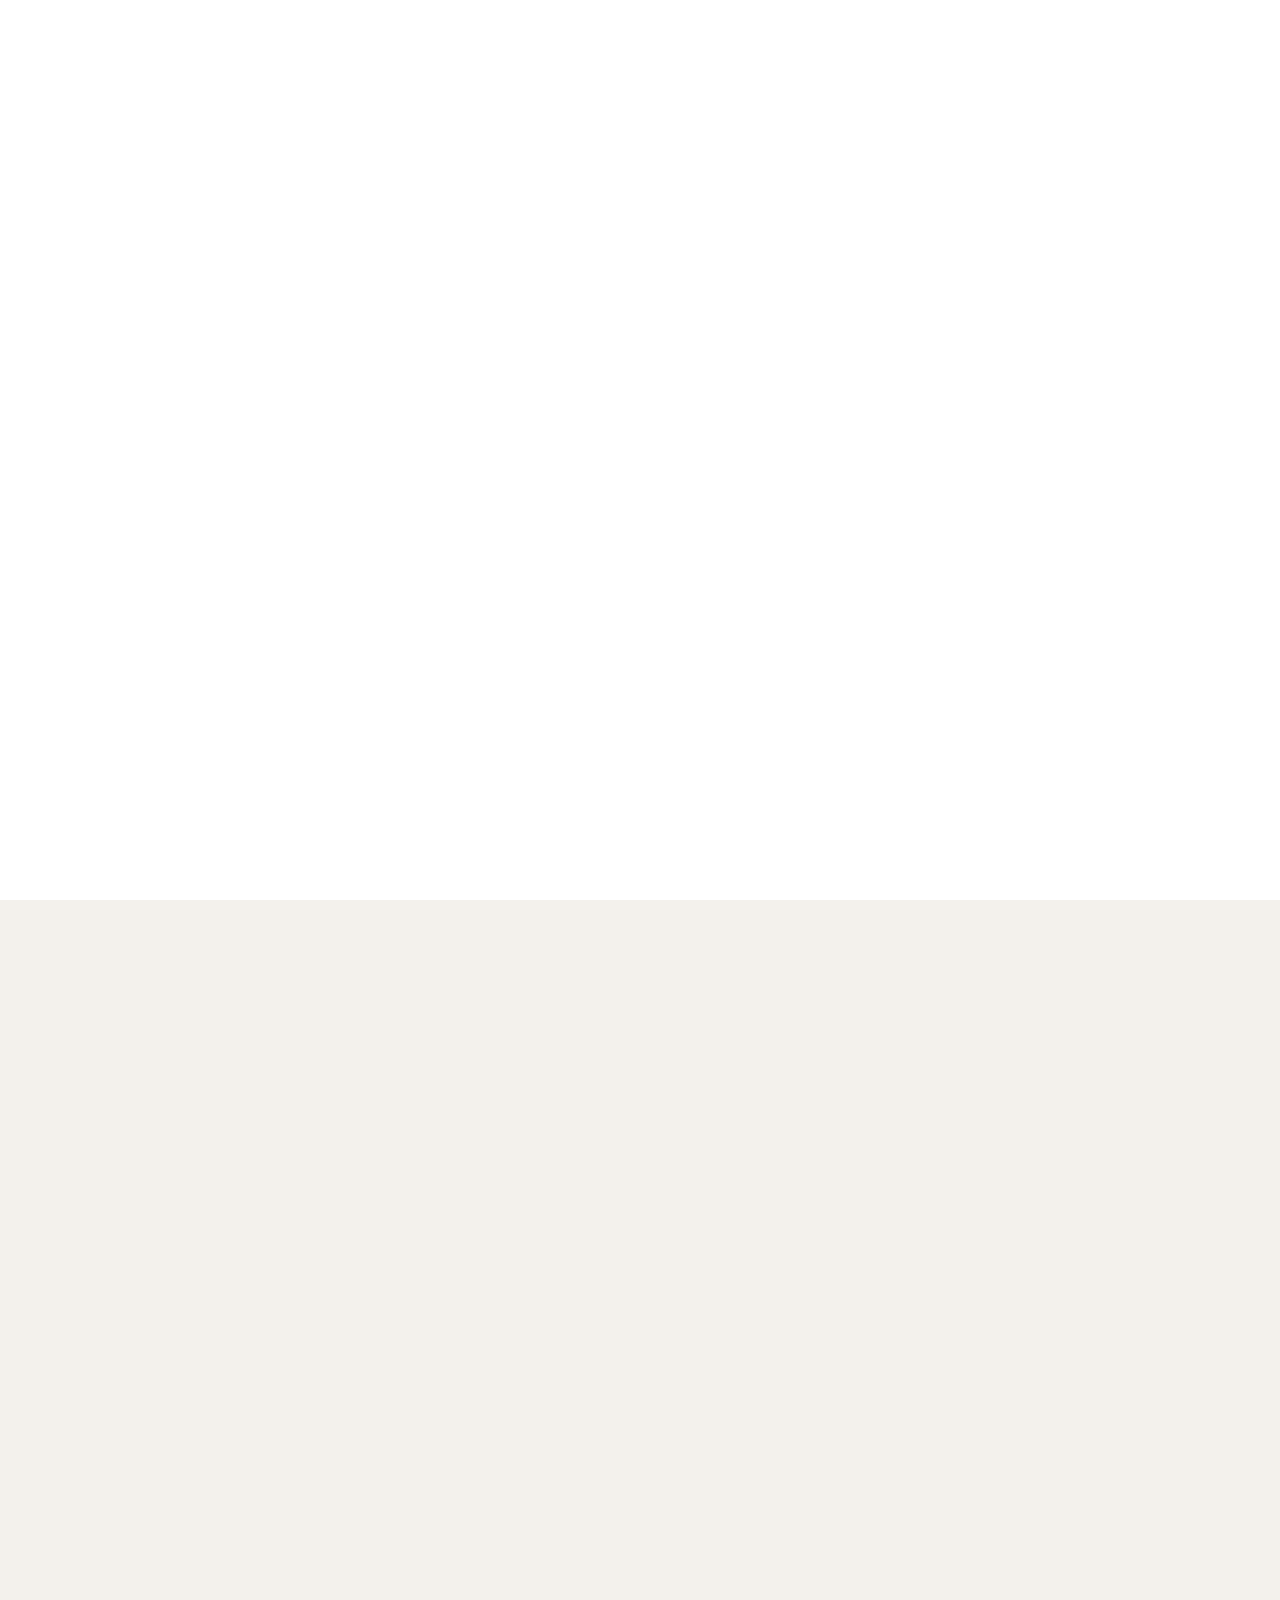
==== commit 12ddfdeb: "Sync local portfolio changes" ====
--- a/index.html
+++ b/index.html
@@ -1,424 +1,422 @@
-﻿<!doctype html>
-<html lang="en">
-  <head>
-    <meta charset="UTF-8" />
-    <meta name="viewport" content="width=device-width, initial-scale=1.0" />
-
-    <meta
-      name="description"
-      content="Tanmay Mudgal — Digital Designer focused on UI/UX, product, web and motion."
-    />
-
-    <title>Tanmay — Digital Designer</title>
-
-    <link rel="stylesheet" href="global.css?v=20260920" />
-    <link rel="stylesheet" href="style.css?v=20260920" />
-  </head>
-
-  <body>-    <div class="site-shell">
-      <!-- NAV -->
-      <header class="nav">
-        <a class="brand" href="#top">TANMAY<span>—</span></a>
-
-        <nav>
-          <a href="#work">WORK</a>
-          <a href="#about">ABOUT</a>
-          <a href="#contact">CONTACT</a>
-        </nav>
-
-        <div class="nav-meta">TM—01 / 2026</div>
-      </header>
-
-      <main id="top">
-        <!-- HERO -->
-        <section class="hero">
-          <div class="hero-index">01 / INTRODUCTION</div>
-
-          <div class="hero-copy">
-            <p class="eyebrow">UI/UX · PRODUCT · WEB · MOTION</p>
-
-            <h1>
-              DIGITAL<br />
-              DESIGNER<span>.</span>
-            </h1>
-          </div>
-
-          <div class="hero-bottom">
-            <p>
-              Designing clear digital experiences<br />
-              with structure, motion and intent.
-            </p>
-          </div>
-        </section>
-
-        <!-- SELECTED WORK -->
-        <section class="work section-rule" id="work">
-          <div class="section-head">
-            <span>02 / SELECTED WORK</span>
-            <span>2024—26</span>
-          </div>
-
-          <!-- UBS -->
-          <article class="project">
-            <div class="project-number">01</div>
-
-            <div class="project-info">
-              <p class="project-type">PRODUCT DESIGN / FINTECH</p>
-
-              <h2>UBS</h2>
-
-              <p class="project-title">Client Retention Platform</p>
-
-              <p class="project-description">
-                An independent product concept exploring how relationship teams
-                can identify client risk, surface context and act earlier.
-              </p>
-
-              <a
-                class="project-link"
-                href="ubs.html"
-                target="_blank"
-                rel="noopener noreferrer"
-              >
-                VIEW CASE STUDY <span>↗</span>
-              </a>
-            </div>
-
-            <div class="project-visual ubs-visual">
-              <img
-                src="assets/ubs.png.png"
-                alt="UBS Client Retention Platform interface"
-              />
-            </div>
-
-            <div class="metric-grid">
-              <div>
-                <small>AT RISK</small>
-                <strong>12</strong>
-              </div>
-
-              <div>
-                <small>VISIBILITY</small>
-                <strong>84%</strong>
-              </div>
-
-              <div>
-                <small>RESPONSE</small>
-                <strong>−50%</strong>
-              </div>
-            </div>
-
-            <div class="visual-lines">
-              <i></i>
-              <i></i>
-              <i></i>
-              <i></i>
-            </div>
-          </article>
-
-          <!-- FROZA -->
-          <article class="project">
-            <div class="project-number">02</div>
-
-            <div class="project-info">
-              <p class="project-type">BRAND / WEB DESIGN / DEVELOPMENT</p>
-
-              <h2>FROZA</h2>
-
-              <p class="project-title">Berlin Fitness Club</p>
-
-              <p class="project-description">
-                A raw, high-contrast digital identity and responsive web
-                experience built around training, membership and community.
-              </p>
-
-              <a class="project-link" href="#">
-                VIEW CASE STUDY <span>↗</span>
-              </a>
-            </div>
-
-            <div class="project-visual froza-visual">
-              <img
-                src="assets/froza.png.png"
-                alt="FROZA Berlin Fitness Club website"
-              />
-            </div>
-
-            <div class="froza-label">BERLIN / FITNESS CLUB</div>
-          </article>
-
-          <!-- ADAPTIVE FINANCE -->
-          <article class="project">
-            <div class="project-number">03</div>
-
-            <div class="project-info">
-              <p class="project-type">PRODUCT DESIGN / DIGITAL BANKING</p>
-
-              <h2>
-                ADAPTIVE<br />
-                FINANCE
-              </h2>
-
-              <p class="project-title">Digital Banking Experience</p>
-
-              <p class="project-description">
-                A research-led exploration of adaptive financial experiences,
-                personalization and contextual banking.
-              </p>
-
-              <span class="project-link muted"> COMING SOON </span>
-            </div>
-
-            <div class="project-visual adaptive-visual">
-              <span>COMING SOON</span>
-            </div>
-          </article>
-        </section>
-
-        <!-- CAPABILITIES -->
-        <section class="capabilities section-rule">
-          <div class="section-head">
-            <span>03 / CAPABILITIES</span>
-            <span>WHAT I DO</span>
-          </div>
-
-          <div class="capability-grid">
-            <div class="capability">
-              <span>01</span>
-              <h3>
-                Product<br />
-                Design
-              </h3>
-            </div>
-
-            <div class="capability">
-              <span>02</span>
-              <h3>
-                UI / UX<br />
-                Design
-              </h3>
-            </div>
-
-            <div class="capability">
-              <span>03</span>
-              <h3>
-                Web<br />
-                Design
-              </h3>
-            </div>
-
-            <div class="capability">
-              <span>04</span>
-              <h3>
-                Interaction<br />
-                Design
-              </h3>
-            </div>
-
-            <div class="capability">
-              <span>05</span>
-              <h3>
-                Design<br />
-                Systems
-              </h3>
-            </div>
-          </div>
-
-          <div class="tools">
-            <span>FIGMA</span>
-            <span>WEBFLOW</span>
-            <span>HTML / CSS</span>
-            <span>JAVASCRIPT</span>
-            <span>GSAP</span>
-          </div>
-        </section>
-
-        <!-- ABOUT -->
-        <section class="about section-rule" id="about">
-          <div class="section-head">
-            <span>04 / ABOUT</span>
-            <span>TM—01</span>
-          </div>
-
-          <div class="about-grid">
-            <p class="about-lead">
-              I design digital products and websites where
-              <em>clarity</em>, visual systems and interaction work together.
-            </p>
-
-            <div class="about-copy">
-              <p>
-                I work across product design, UI/UX and the web, combining
-                structured thinking with visual craft to create digital
-                experiences that are clear, purposeful and engaging. From early
-                concepts and interface systems to responsive websites and
-                motion, I care about how a product looks, feels and works as a
-                whole.
-              </p>
-
-              <p>I design products, interfaces and experiences with purpose.</p>
-            </div>
-          </div>
-        </section>
-
-        <!-- PROCESS -->
-        <section class="process section-rule">
-          <div class="section-head">
-            <span>05 / PROCESS</span>
-            <span>METHOD</span>
-          </div>
-
-          <div class="process-list">
-            <div>
-              <span>01</span>
-              <strong>UNDERSTAND</strong>
-              <p>Context, users, constraints.</p>
-            </div>
-
-            <div>
-              <span>02</span>
-              <strong>EXPLORE</strong>
-              <p>Directions, structure, systems.</p>
-            </div>
-
-            <div>
-              <span>03</span>
-              <strong>DESIGN</strong>
-              <p>Interface, hierarchy, detail.</p>
-            </div>
-
-            <div>
-              <span>04</span>
-              <strong>BUILD</strong>
-              <p>Responsive, real, usable.</p>
-            </div>
-
-            <div>
-              <span>05</span>
-              <strong>REFINE</strong>
-              <p>Motion, performance, polish.</p>
-            </div>
-          </div>
-        </section>
-
-        <!-- CONTACT -->
-        <section class="contact section-rule" id="contact">
-          <div class="section-head">
-            <span>06 / CONTACT</span>
-            <span>LET'S TALK</span>
-          </div>
-
-          <div class="contact-main">
-            <p>
-              HAVE A PROJECT<br />
-              IN MIND?
-            </p>
-
-            <a href="mailto:tanmaymudgal880@gmail.com" class="contact-link">
-              LET'S TALK <span>↗</span>
-            </a>
-          </div>
-
-          <div class="portfolio-signature">
-            <span>FORM. FUNCTION. INTERACTION.</span>
-            <span>TM—01 / DIGITAL DESIGN</span>
-          </div>
-
-          <div class="contact-footer">
-            <span>UI/UX · PRODUCT · WEB · MOTION</span>
-            <span>© 2026 TANMAY</span>
-          </div>
-        </section>
-
-        <!-- VISITOR BOOK -->
-        <section class="visitor-book section-rule" id="visitor-book">
-          <div class="section-head">
-            <span>07 / VISITOR BOOK</span>
-            <span>OPEN ARCHIVE</span>
-          </div>
-
-          <div class="visitor-book-header">
-            <div>
-              <p class="visitor-book-kicker">
-                A CONTINUOUS RECORD OF PEOPLE WHO PASSED THROUGH.
-              </p>
-
-              <h2>
-                VISITOR<br />
-                BOOK<span>.</span>
-              </h2>
-            </div>
-          </div>
-
-          <div class="visitor-index">
-            <div class="visitor-index-head">
-              <span>VISITOR BOOK / 07</span>
-              <span id="visitor-count">000 ENTRIES</span>
-            </div>
-
-            <div id="visitor-index-list"></div>
-
-            <button class="visitor-see-more" type="button">
-              SEE MORE ENTRIES →
-            </button>
-          </div>
-
-          <div class="visitor-book-action">
-            <p>LEAVE YOUR INITIALS</p>
-
-            <button class="visitor-book-open" type="button">
-              [ TM ] <span>ENTER →</span>
-            </button>
-          </div>
-        </section>
-      </main>
-    </div>
-
-    <!-- SUPABASE -->
-    <script src="https://cdn.jsdelivr.net/npm/@supabase/supabase-js@2"></script>
-
-    <!-- MAIN SCRIPT -->
-    <script src="script.js?v=20260920"></script>
-
-    <!-- VISITOR BOOK MODAL -->
-    <div class="visitor-modal" aria-hidden="true">
-      <div class="visitor-modal-backdrop"></div>
-
-      <div class="visitor-book-modal">
-        <button
-          class="visitor-modal-close"
-          type="button"
-          aria-label="Close visitor book"
-        >
-          ×
-        </button>
-
-        <div class="visitor-modal-head">
-          <span>VISITOR BOOK</span>
-          <span>ENTRY / 001</span>
-        </div>
-
-        <div class="visitor-paper">
-          <p class="visitor-paper-label">LEAVE YOUR INITIALS</p>
-
-          <form class="visitor-form">
-            <div class="initials-field">
-              <input
-                type="text"
-                name="initials"
-                maxlength="3"
-                placeholder="TM"
-                autocomplete="off"
-              />
-            </div>
-
-            <button type="submit">ENTER →</button>
-          </form>
-        </div>
-
-        <p class="visitor-modal-footer">DIGITAL ARCHIVE / TM—01 / 2026</p>
-      </div>
-    </div>
-  </body>
-</html>
+﻿<!doctype html>
+<html lang="en">
+  <head>
+    <meta charset="UTF-8" />
+    <meta name="viewport" content="width=device-width, initial-scale=1.0" />
+
+    <meta
+      name="description"
+      content="Tanmay Mudgal — Digital Designer focused on UI/UX, product, web and motion."
+    />
+
+    <title>Tanmay — Digital Designer</title>
+
+    <link rel="stylesheet" href="style.css" />
+  </head>
+
+  <body>
+    <div class="site-shell">
+      <!-- NAV -->
+      <header class="nav">
+        <a class="brand" href="#top">TANMAY<span>—</span></a>
+
+        <nav>
+          <a href="#work">WORK</a>
+          <a href="#about">ABOUT</a>
+          <a href="#contact">CONTACT</a>
+        </nav>
+
+        <div class="nav-meta">TM—01 / 2026</div>
+      </header>
+
+      <main id="top">
+        <!-- HERO -->
+        <section class="hero">
+          <div class="hero-index">01 / INTRODUCTION</div>
+
+          <div class="hero-copy">
+            <p class="eyebrow">UI/UX · PRODUCT · WEB · MOTION</p>
+
+            <h1>
+              DIGITAL<br />
+              DESIGNER<span>.</span>
+            </h1>
+          </div>
+
+          <div class="hero-bottom">
+            <p>
+              Designing clear digital experiences<br />
+              with structure, motion and intent.
+            </p>
+          </div>
+        </section>
+
+        <!-- SELECTED WORK -->
+        <section class="work section-rule" id="work">
+          <div class="section-head">
+            <span>02 / SELECTED WORK</span>
+            <span>2024—26</span>
+          </div>
+
+          <!-- UBS -->
+          <article class="project">
+            <div class="project-number">01</div>
+
+            <div class="project-info">
+              <p class="project-type">PRODUCT DESIGN / FINTECH</p>
+
+              <h2>UBS</h2>
+
+              <p class="project-title">Client Retention Platform</p>
+
+              <p class="project-description">
+                An independent product concept exploring how relationship teams
+                can identify client risk, surface context and act earlier.
+              </p>
+
+              <a
+                class="project-link"
+                href="ubs.html"
+                target="_blank"
+                rel="noopener noreferrer"
+              >
+                VIEW CASE STUDY <span>↗</span>
+              </a>
+            </div>
+
+            <div class="project-visual ubs-visual">
+              <img
+                src="assets/ubs.png.png"
+                alt="UBS Client Retention Platform interface"
+              />
+            </div>
+
+            <div class="metric-grid">
+              <div>
+                <small>AT RISK</small>
+                <strong>12</strong>
+              </div>
+
+              <div>
+                <small>VISIBILITY</small>
+                <strong>84%</strong>
+              </div>
+
+              <div>
+                <small>RESPONSE</small>
+                <strong>−50%</strong>
+              </div>
+            </div>
+
+            <div class="visual-lines">
+              <i></i>
+              <i></i>
+              <i></i>
+              <i></i>
+            </div>
+          </article>
+
+          <!-- FROZA -->
+          <article class="project">
+            <div class="project-number">02</div>
+
+            <div class="project-info">
+              <p class="project-type">BRAND / WEB DESIGN / DEVELOPMENT</p>
+
+              <h2>FROZA</h2>
+
+              <p class="project-title">Berlin Fitness Club</p>
+
+              <p class="project-description">
+                A raw, high-contrast digital identity and responsive web
+                experience built around training, membership and community.
+              </p>
+
+              <a class="project-link" href="#">
+                VIEW CASE STUDY <span>↗</span>
+              </a>
+            </div>
+
+            <div class="project-visual froza-visual">
+              <img
+                src="assets/froza.png.png"
+                alt="FROZA Berlin Fitness Club website"
+              />
+            </div>
+
+            <div class="froza-label">BERLIN / FITNESS CLUB</div>
+          </article>
+
+          <!-- ADAPTIVE FINANCE -->
+          <article class="project">
+            <div class="project-number">03</div>
+
+            <div class="project-info">
+              <p class="project-type">PRODUCT DESIGN / DIGITAL BANKING</p>
+
+              <h2>
+                ADAPTIVE<br />
+                FINANCE
+              </h2>
+
+              <p class="project-title">Digital Banking Experience</p>
+
+              <p class="project-description">
+                A research-led exploration of adaptive financial experiences,
+                personalization and contextual banking.
+              </p>
+
+              <span class="project-link muted"> COMING SOON </span>
+            </div>
+
+            <div class="project-visual adaptive-visual">
+              <span>COMING SOON</span>
+            </div>
+          </article>
+        </section>
+
+        <!-- CAPABILITIES -->
+        <section class="capabilities section-rule">
+          <div class="section-head">
+            <span>03 / CAPABILITIES</span>
+            <span>WHAT I DO</span>
+          </div>
+
+          <div class="capability-grid">
+            <div class="capability">
+              <span>01</span>
+              <h3>
+                Product<br />
+                Design
+              </h3>
+            </div>
+
+            <div class="capability">
+              <span>02</span>
+              <h3>
+                UI / UX<br />
+                Design
+              </h3>
+            </div>
+
+            <div class="capability">
+              <span>03</span>
+              <h3>
+                Web<br />
+                Design
+              </h3>
+            </div>
+
+            <div class="capability">
+              <span>04</span>
+              <h3>
+                Interaction<br />
+                Design
+              </h3>
+            </div>
+
+            <div class="capability">
+              <span>05</span>
+              <h3>
+                Design<br />
+                Systems
+              </h3>
+            </div>
+          </div>
+
+          <div class="tools">
+            <span>FIGMA</span>
+            <span>WEBFLOW</span>
+            <span>HTML / CSS</span>
+            <span>JAVASCRIPT</span>
+            <span>GSAP</span>
+          </div>
+        </section>
+
+        <!-- ABOUT -->
+        <section class="about section-rule" id="about">
+          <div class="section-head">
+            <span>04 / ABOUT</span>
+            <span>TM—01</span>
+          </div>
+
+          <div class="about-grid">
+            <p class="about-lead">
+              I design digital products and websites where
+              <em>clarity</em>, visual systems and interaction work together.
+            </p>
+
+            <div class="about-copy">
+              <p>
+                I work across product design, UI/UX and the web, combining
+                structured thinking with visual craft to create digital
+                experiences that are clear, purposeful and engaging. From early
+                concepts and interface systems to responsive websites and
+                motion, I care about how a product looks, feels and works as a
+                whole.
+              </p>
+
+              <p>I design products, interfaces and experiences with purpose.</p>
+            </div>
+          </div>
+        </section>
+
+        <!-- PROCESS -->
+        <section class="process section-rule">
+          <div class="section-head">
+            <span>05 / PROCESS</span>
+            <span>METHOD</span>
+          </div>
+
+          <div class="process-list">
+            <div>
+              <span>01</span>
+              <strong>UNDERSTAND</strong>
+              <p>Context, users, constraints.</p>
+            </div>
+
+            <div>
+              <span>02</span>
+              <strong>EXPLORE</strong>
+              <p>Directions, structure, systems.</p>
+            </div>
+
+            <div>
+              <span>03</span>
+              <strong>DESIGN</strong>
+              <p>Interface, hierarchy, detail.</p>
+            </div>
+
+            <div>
+              <span>04</span>
+              <strong>BUILD</strong>
+              <p>Responsive, real, usable.</p>
+            </div>
+
+            <div>
+              <span>05</span>
+              <strong>REFINE</strong>
+              <p>Motion, performance, polish.</p>
+            </div>
+          </div>
+        </section>
+
+        <!-- CONTACT -->
+        <section class="contact section-rule" id="contact">
+          <div class="section-head">
+            <span>06 / CONTACT</span>
+            <span>LET'S TALK</span>
+          </div>
+
+          <div class="contact-main">
+            <p>
+              HAVE A PROJECT<br />
+              IN MIND?
+            </p>
+
+            <a href="mailto:tanmaymudgal880@gmail.com" class="contact-link">
+              LET'S TALK <span>↗</span>
+            </a>
+          </div>
+
+          <div class="portfolio-signature">
+            <span>FORM. FUNCTION. INTERACTION.</span>
+            <span>TM—01 / DIGITAL DESIGN</span>
+          </div>
+
+          <div class="contact-footer">
+            <span>UI/UX · PRODUCT · WEB · MOTION</span>
+            <span>© 2026 TANMAY</span>
+          </div>
+        </section>
+
+        <section class="visitor-book" id="visitor-book">
+          <div class="visitor-book-header">
+            <div class="visitor-book-label">
+              <span>06</span>
+              <span>VISITOR BOOK</span>
+            </div>
+
+            <div class="visitor-book-intro">
+              <h2>LEAVE A MARK.</h2>
+              <p>A small archive of people who stopped by.</p>
+            </div>
+          </div>
+
+          <div class="visitor-book-grid">
+            <!-- ARCHIVE -->
+            <div class="visitor-archive">
+              <div class="visitor-archive-header">
+                <span>ARCHIVE</span>
+                <span id="visitor-count">000 ENTRIES</span>
+              </div>
+
+              <div id="visitor-index-list" class="visitor-index-list">
+                <!-- Supabase entries appear here -->
+              </div>
+
+              <button
+                type="button"
+                class="visitor-see-more"
+                aria-expanded="false"
+              >
+                <span>SEE MORE ENTRIES</span>
+                <span>→</span>
+              </button>
+            </div>
+
+            <!-- ADD ENTRY -->
+            <div class="visitor-entry">
+              <div class="visitor-entry-header">
+                <span>ADD ENTRY</span>
+                <span>01 / 01</span>
+              </div>
+
+              <form id="visitor-form" class="visitor-form">
+                <div class="visitor-field">
+                  <label for="visitor-initials">INITIALS</label>
+
+                  <input
+                    id="visitor-initials"
+                    name="initials"
+                    type="text"
+                    maxlength="6"
+                    placeholder="TM"
+                    autocomplete="off"
+                    required
+                  />
+                </div>
+
+                <div class="visitor-field">
+                  <label for="visitor-message">MESSAGE</label>
+
+                  <textarea
+                    id="visitor-message"
+                    name="message"
+                    rows="5"
+                    maxlength="280"
+                    placeholder="Write something..."
+                    required
+                  ></textarea>
+                </div>
+
+                <button type="submit" class="visitor-submit">
+                  <span>ADD TO ARCHIVE</span>
+                  <span>↗</span>
+                </button>
+
+                <p
+                  id="visitor-status"
+                  class="visitor-status"
+                  aria-live="polite"
+                ></p>
+              </form>
+            </div>
+          </div>
+        </section>
+      </main>
+    </div>
+    <script src="https://cdn.jsdelivr.net/npm/@supabase/supabase-js@2"></script>
+    <script src="script.js"></script>
+  </body>
+</html>
--- a/style.css
+++ b/style.css
@@ -4675,3 +4675,42 @@
 
 
 
+
+/* EMERGENCY CURSOR HIDE */
+html, body, body * {
+  cursor: default !important;
+}
+
+.tm-cursor,
+.tm-cursor-final,
+#tm-cursor-final,
+[class*="tm-cursor"],
+[id*="tm-cursor"] {
+  display: none !important;
+  visibility: hidden !important;
+  opacity: 0 !important;
+  width: 0 !important;
+  height: 0 !important;
+  pointer-events: none !important;
+}
+
+
+/* NAV FULL-BLEED FIX
+   The page shell is padded at responsive breakpoints, so the header
+   must escape that inner padding and span the full viewport width. */
+.nav {
+  width: 100vw !important;
+  max-width: 100vw !important;
+  margin-left: calc(50% - 50vw) !important;
+  margin-right: 0 !important;
+}
+
+@media (max-width: 600px) {
+  .nav {
+    width: 100vw !important;
+    max-width: 100vw !important;
+    margin-left: calc(50% - 50vw) !important;
+    padding-left: 18px !important;
+    padding-right: 18px !important;
+  }
+}
